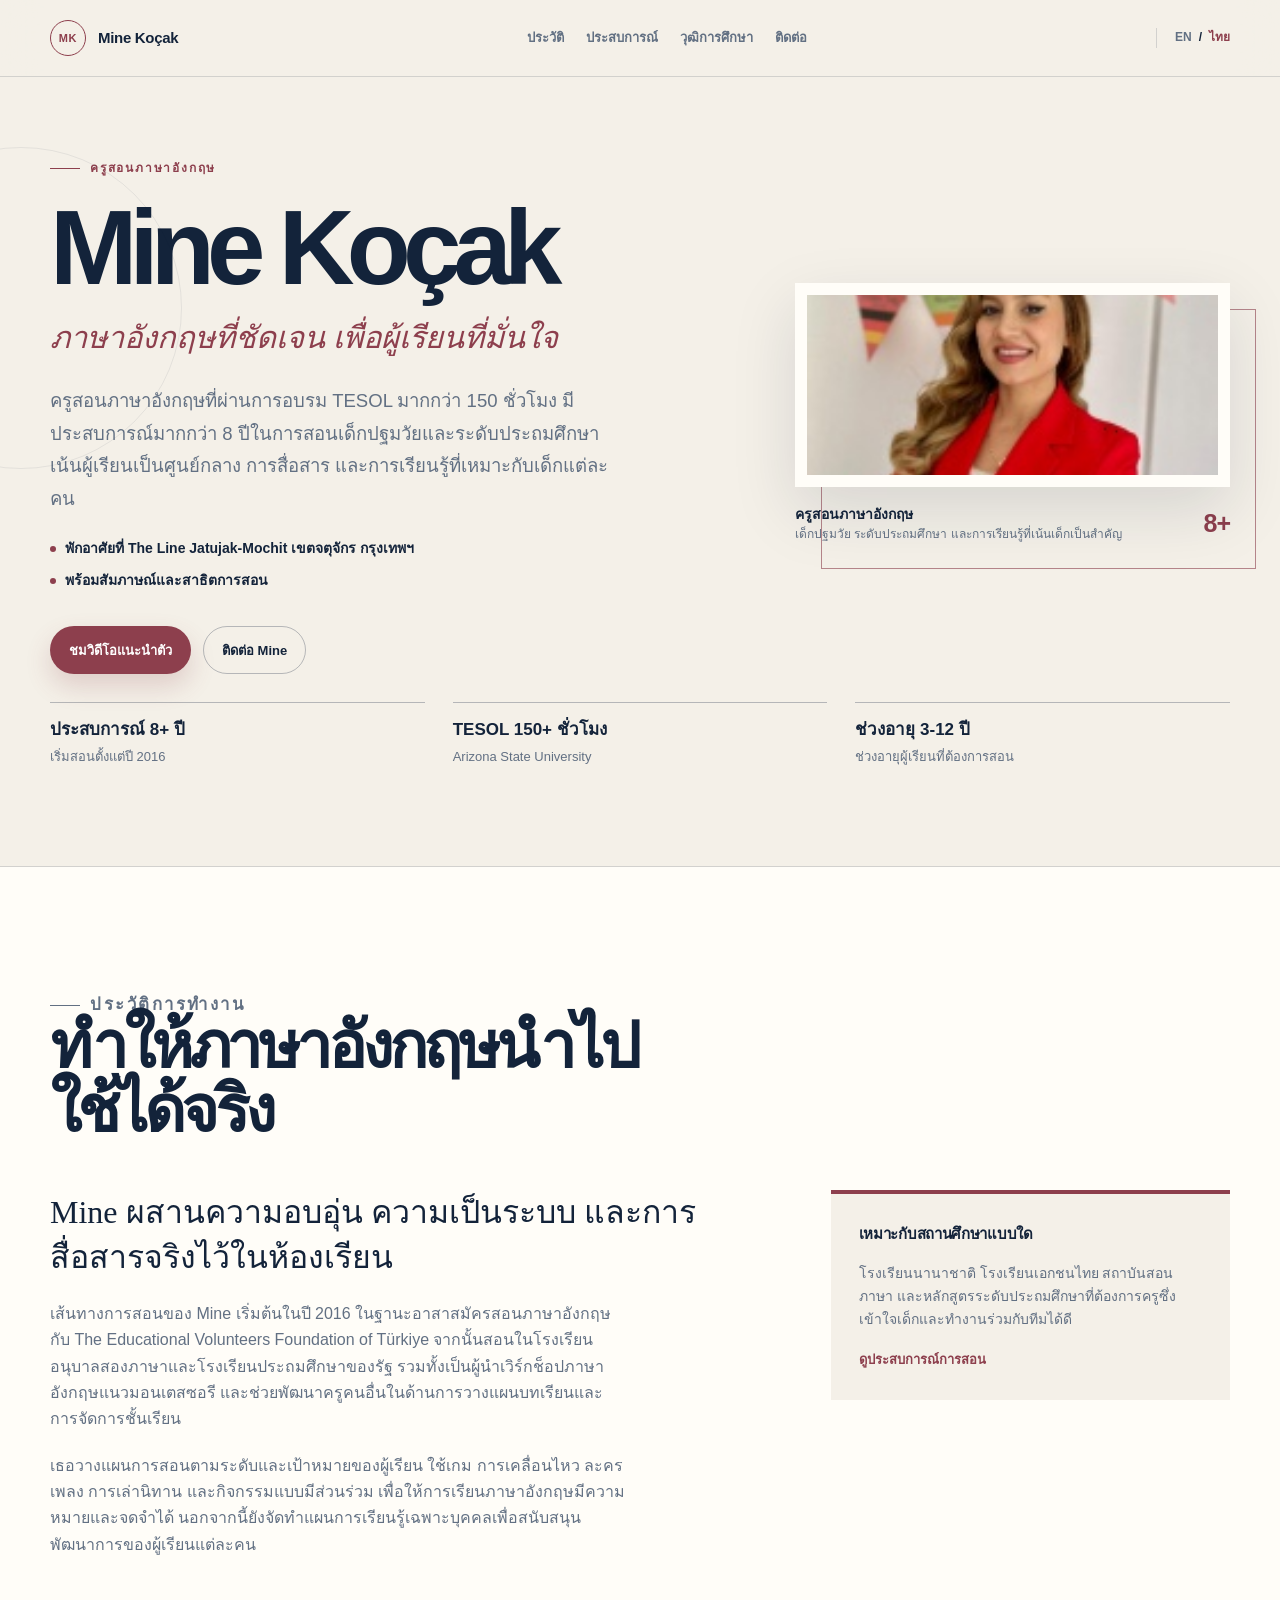
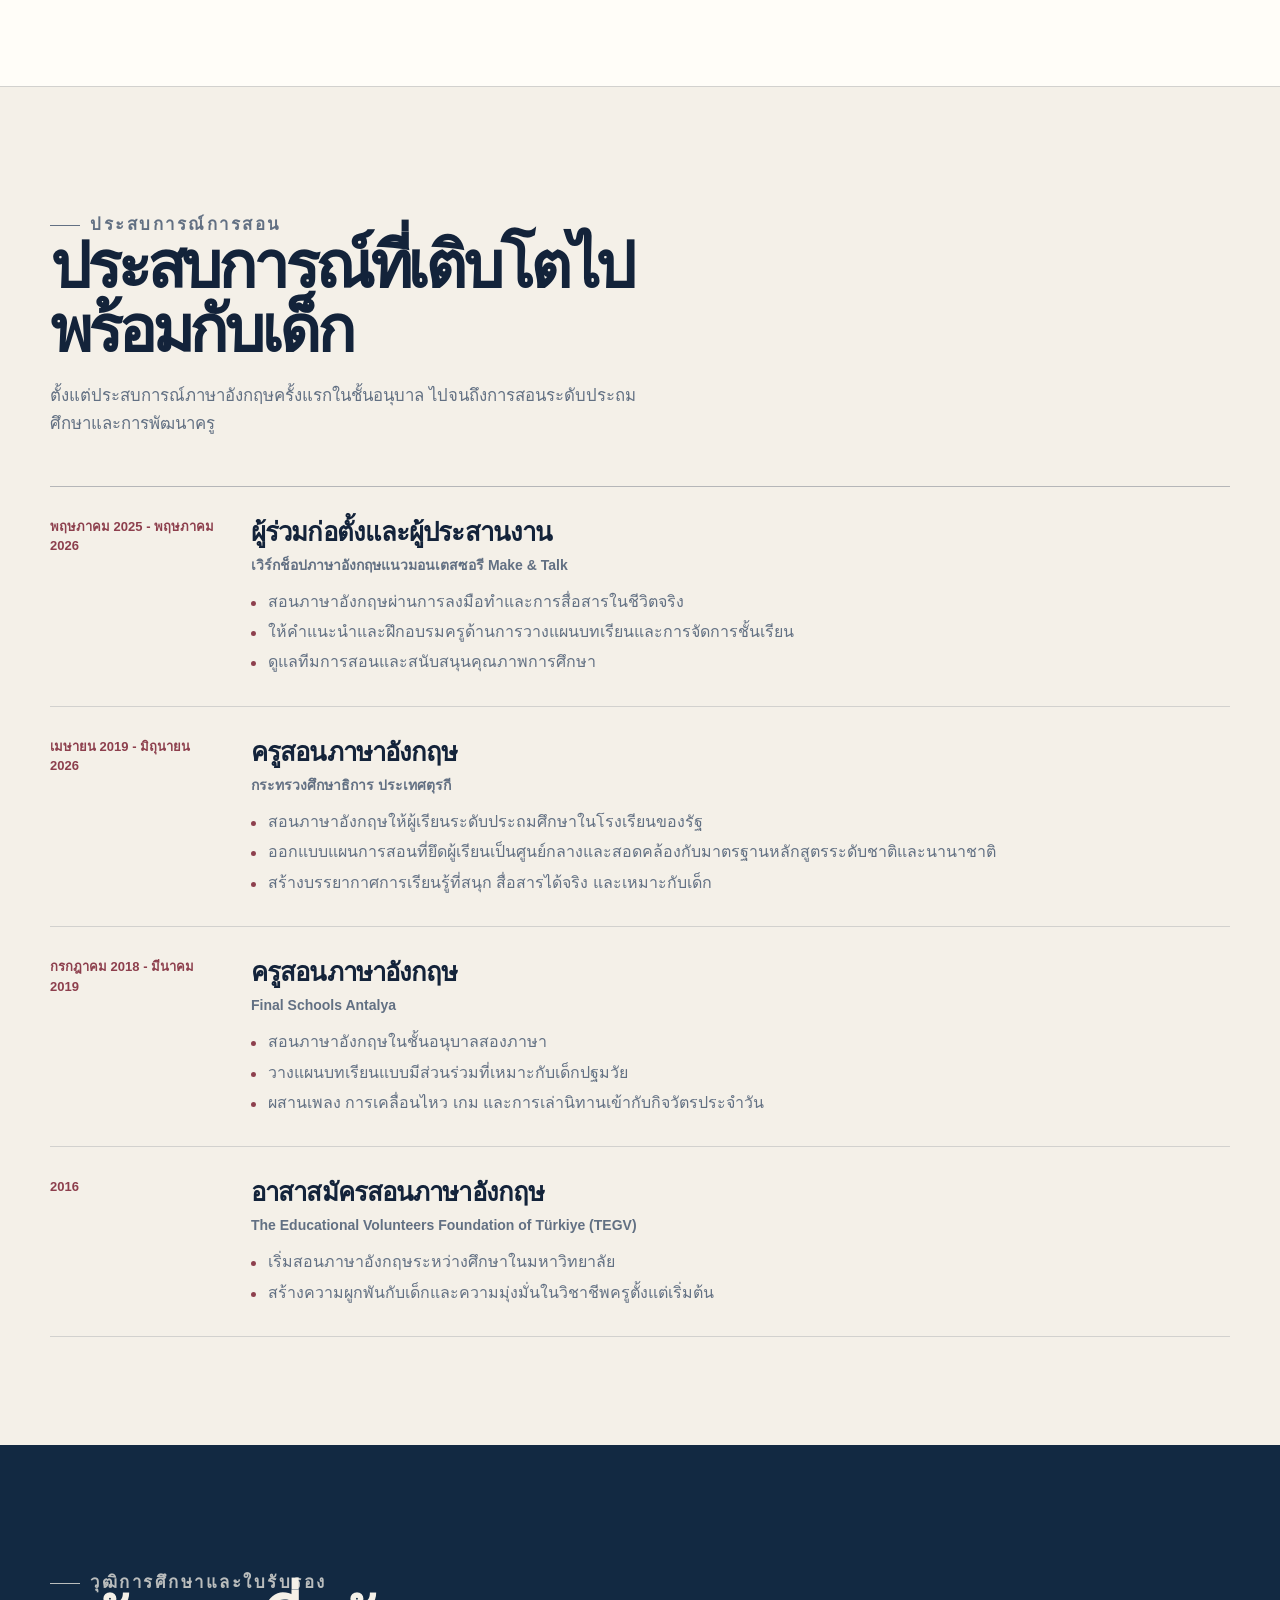
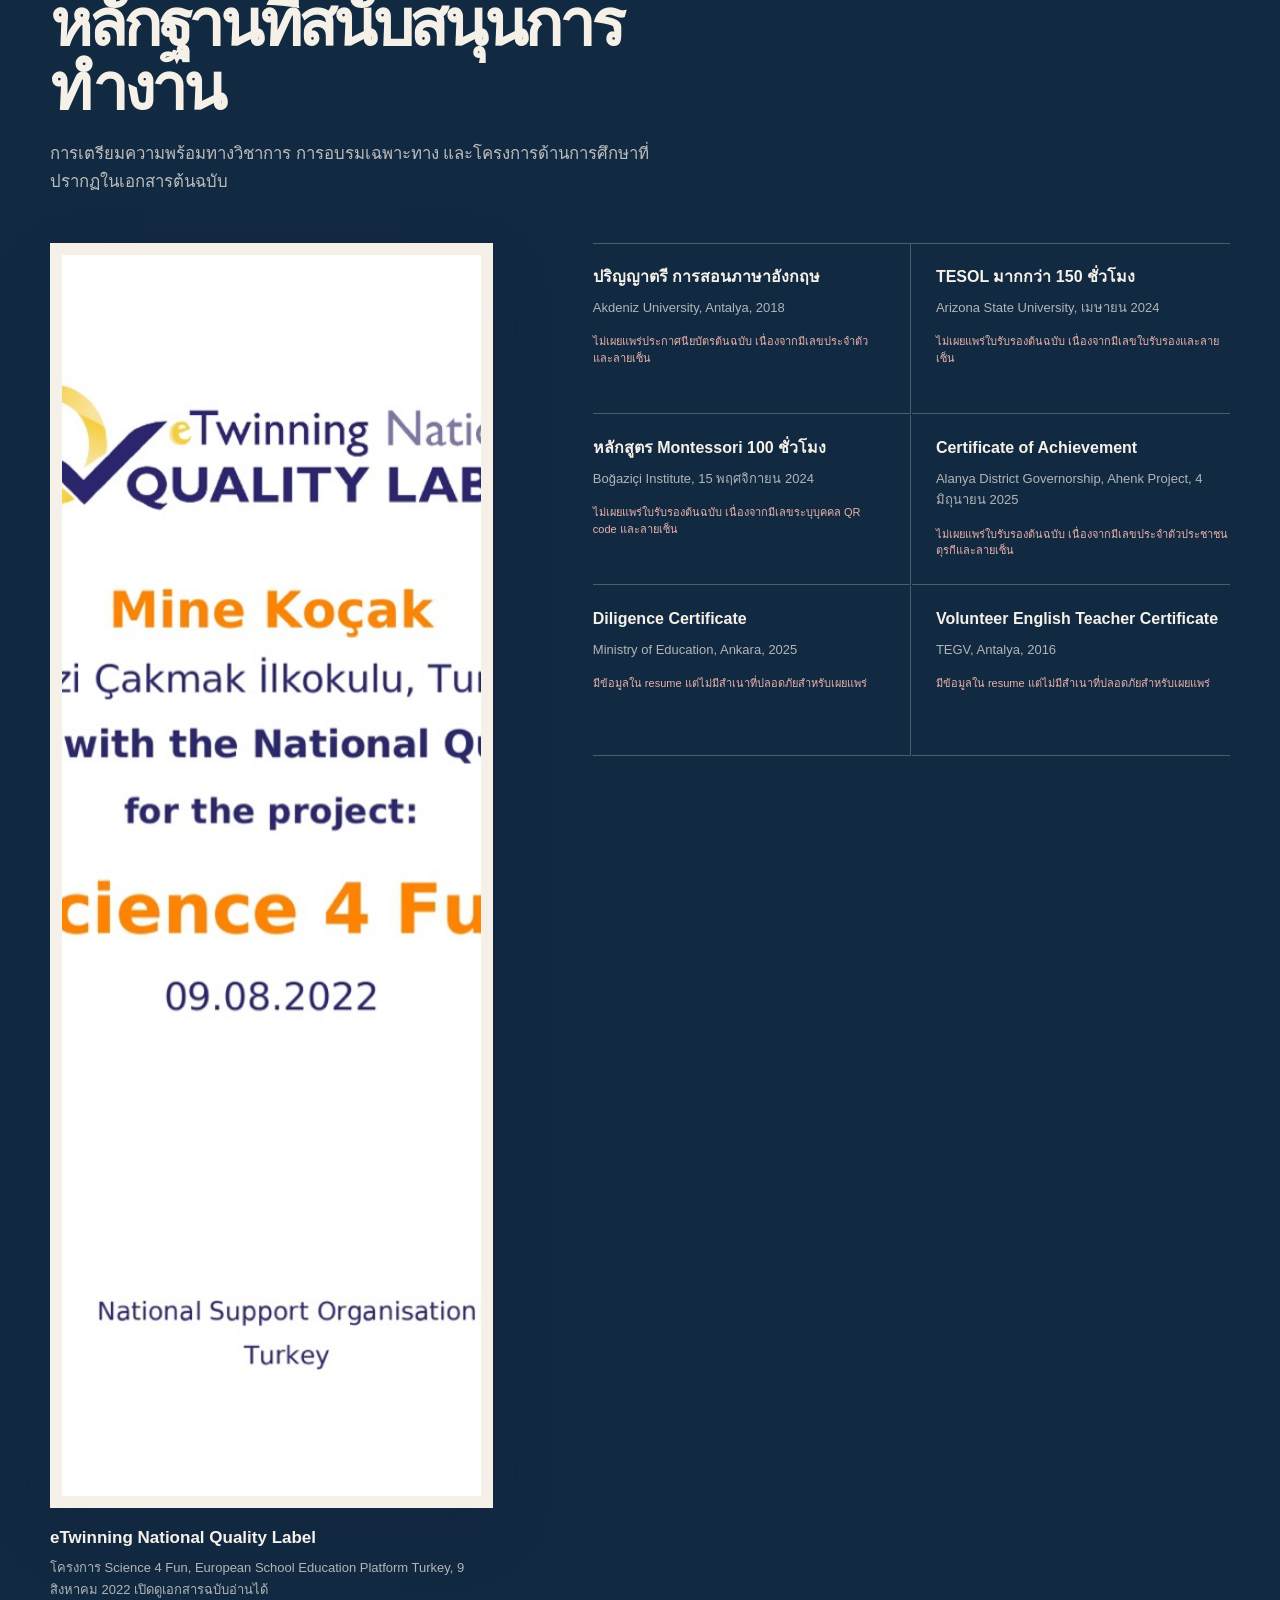
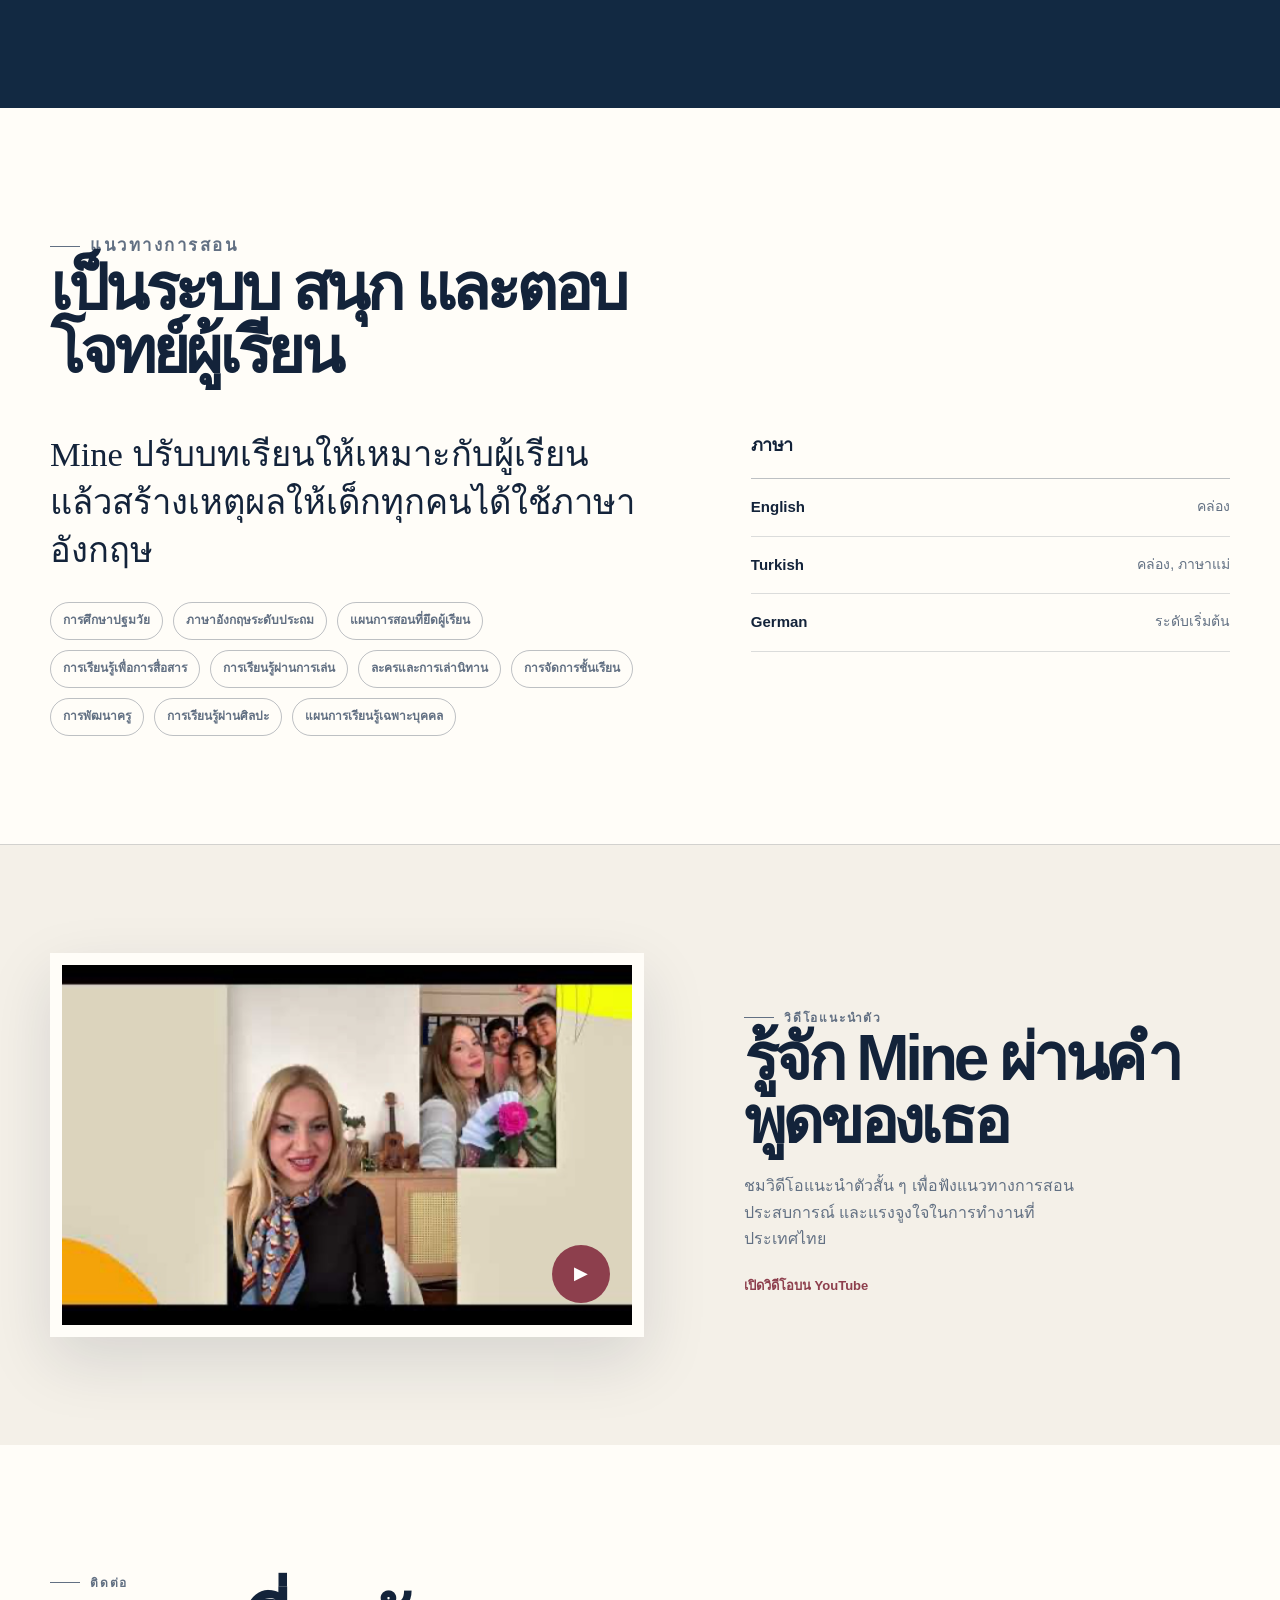
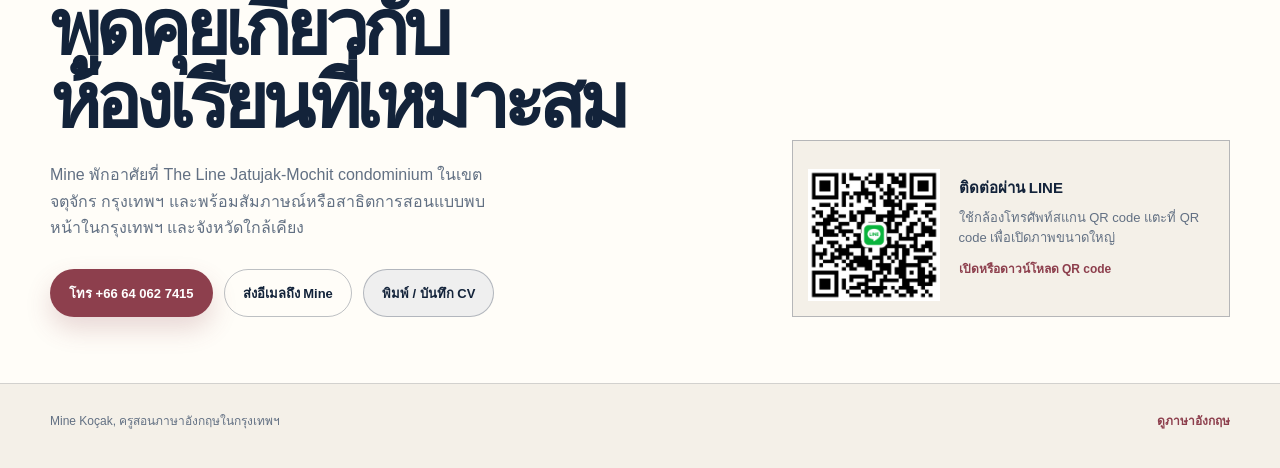
==== th/index.html @ 53fcc0cc "Build bilingual Mine Kocak teacher CV site" ====
<!doctype html>
<html lang="th">
  <head>
    <meta charset="utf-8">
    <meta name="viewport" content="width=device-width, initial-scale=1">
    <meta name="description" content="Mine Koçak เป็นครูสอนภาษาอังกฤษในกรุงเทพฯ ประเทศไทย มีประสบการณ์มากกว่า 8 ปีในการสอนเด็กปฐมวัยและระดับประถมศึกษา และผ่านการอบรม TESOL มากกว่า 150 ชั่วโมง">
    <meta name="theme-color" content="#f4f0e8">
    <meta property="og:type" content="profile">
    <meta property="og:title" content="Mine Koçak | ครูสอนภาษาอังกฤษในกรุงเทพฯ">
    <meta property="og:description" content="ครูสอนภาษาอังกฤษที่ผ่านการอบรม TESOL มากกว่า 150 ชั่วโมง เชี่ยวชาญการสอนเด็กปฐมวัยและระดับประถมศึกษาในกรุงเทพฯ">
    <meta property="og:url" content="https://onurhuseyinkocak.github.io/mine-kocak-english-teacher/th/">
    <meta property="og:image" content="https://onurhuseyinkocak.github.io/mine-kocak-english-teacher/assets/og-image.jpg">
    <meta property="og:image:alt" content="ภาพถ่ายมืออาชีพของ Mine Koçak">
    <meta name="twitter:card" content="summary_large_image">
    <link rel="canonical" href="https://onurhuseyinkocak.github.io/mine-kocak-english-teacher/th/">
    <link rel="alternate" hreflang="en" href="https://onurhuseyinkocak.github.io/mine-kocak-english-teacher/en/">
    <link rel="alternate" hreflang="th" href="https://onurhuseyinkocak.github.io/mine-kocak-english-teacher/th/">
    <link rel="alternate" hreflang="x-default" href="https://onurhuseyinkocak.github.io/mine-kocak-english-teacher/">
    <link rel="icon" href="../favicon.svg" type="image/svg+xml">
    <link rel="manifest" href="../site.webmanifest">
    <link rel="preload" as="image" href="../assets/profile-photo.jpg">
    <link rel="stylesheet" href="../styles.css">
    <script defer src="../site.js"></script>
    <script type="application/ld+json">
      {
        "@context": "https://schema.org",
        "@type": "Person",
        "name": "Mine Koçak",
        "jobTitle": "English Teacher",
        "email": "mailto:mineteacheronline@gmail.com",
        "telephone": "+66640627415",
        "image": "https://onurhuseyinkocak.github.io/mine-kocak-english-teacher/assets/profile-photo.jpg",
        "url": "https://onurhuseyinkocak.github.io/mine-kocak-english-teacher/th/",
        "address": {
          "@type": "PostalAddress",
          "addressLocality": "จตุจักร กรุงเทพฯ",
          "addressCountry": "TH"
        },
        "knowsLanguage": ["English", "Turkish", "German"],
        "alumniOf": {
          "@type": "CollegeOrUniversity",
          "name": "Akdeniz University"
        }
      }
    </script>
    <title>Mine Koçak | ครูสอนภาษาอังกฤษในกรุงเทพฯ</title>
  </head>
  <body data-lang="th">
    <a class="skip-link" href="#main-content">ข้ามไปยังเนื้อหา</a>
    <header class="site-header">
      <div class="header-inner">
        <a class="brand" href="../" aria-label="หน้าแรกของ Mine Koçak"><span class="brand-mark" aria-hidden="true">MK</span><span>Mine Koçak</span></a>
        <nav class="site-nav" aria-label="เมนูหลัก">
          <a href="#profile">ประวัติ</a>
          <a href="#experience">ประสบการณ์</a>
          <a href="#credentials">วุฒิการศึกษา</a>
          <a href="#contact">ติดต่อ</a>
        </nav>
        <div class="language-switcher" aria-label="เลือกภาษา">
          <a href="../en/" data-language="en">EN</a><span aria-hidden="true">/</span><a class="active" href="../th/" data-language="th" aria-current="page">ไทย</a>
        </div>
      </div>
    </header>

    <div class="page-shell">
      <main id="main-content">
        <section class="hero">
          <div class="container hero-grid">
            <div class="hero-copy">
              <p class="hero-kicker">ครูสอนภาษาอังกฤษ</p>
              <h1>Mine Koçak</h1>
              <p class="hero-role">ภาษาอังกฤษที่ชัดเจน เพื่อผู้เรียนที่มั่นใจ</p>
              <p class="hero-summary">ครูสอนภาษาอังกฤษที่ผ่านการอบรม TESOL มากกว่า 150 ชั่วโมง มีประสบการณ์มากกว่า 8 ปีในการสอนเด็กปฐมวัยและระดับประถมศึกษา เน้นผู้เรียนเป็นศูนย์กลาง การสื่อสาร และการเรียนรู้ที่เหมาะกับเด็กแต่ละคน</p>
              <div class="hero-details" aria-label="ข้อมูลการทำงานปัจจุบัน">
                <span>พักอาศัยที่ The Line Jatujak-Mochit เขตจตุจักร กรุงเทพฯ</span>
                <span>พร้อมสัมภาษณ์และสาธิตการสอน</span>
              </div>
              <div class="hero-actions">
                <button class="button button-accent" type="button" data-video-trigger>ชมวิดีโอแนะนำตัว</button>
                <a class="button button-quiet" href="#contact">ติดต่อ Mine</a>
              </div>
            </div>
            <div class="hero-visual">
              <div class="portrait-wrap">
                <div class="portrait-frame">
                  <img src="../assets/profile-photo.jpg" width="180" height="180" alt="ภาพถ่าย Mine Koçak ในชุดสูทสีแดง" fetchpriority="high">
                </div>
                <div class="portrait-caption"><span><strong>ครูสอนภาษาอังกฤษ</strong>เด็กปฐมวัย ระดับประถมศึกษา และการเรียนรู้ที่เน้นเด็กเป็นสำคัญ</span><span aria-hidden="true">8+</span></div>
              </div>
            </div>
          </div>
          <div class="container proof-strip" aria-label="จุดเด่นด้านวิชาชีพ">
            <div class="proof-item"><strong>ประสบการณ์ 8+ ปี</strong><span>เริ่มสอนตั้งแต่ปี 2016</span></div>
            <div class="proof-item"><strong>TESOL 150+ ชั่วโมง</strong><span>Arizona State University</span></div>
            <div class="proof-item"><strong>ช่วงอายุ 3-12 ปี</strong><span>ช่วงอายุผู้เรียนที่ต้องการสอน</span></div>
          </div>
        </section>

        <section id="profile" class="profile-section">
          <div class="container">
            <div class="section-head"><p class="section-kicker">ประวัติการทำงาน</p><h2>ทำให้ภาษาอังกฤษนำไปใช้ได้จริง</h2></div>
            <div class="profile-grid">
              <div class="profile-copy">
                <p>Mine ผสานความอบอุ่น ความเป็นระบบ และการสื่อสารจริงไว้ในห้องเรียน</p>
                <p>เส้นทางการสอนของ Mine เริ่มต้นในปี 2016 ในฐานะอาสาสมัครสอนภาษาอังกฤษกับ The Educational Volunteers Foundation of Türkiye จากนั้นสอนในโรงเรียนอนุบาลสองภาษาและโรงเรียนประถมศึกษาของรัฐ รวมทั้งเป็นผู้นำเวิร์กช็อปภาษาอังกฤษแนวมอนเตสซอรี และช่วยพัฒนาครูคนอื่นในด้านการวางแผนบทเรียนและการจัดการชั้นเรียน</p>
                <p>เธอวางแผนการสอนตามระดับและเป้าหมายของผู้เรียน ใช้เกม การเคลื่อนไหว ละคร เพลง การเล่านิทาน และกิจกรรมแบบมีส่วนร่วม เพื่อให้การเรียนภาษาอังกฤษมีความหมายและจดจำได้ นอกจากนี้ยังจัดทำแผนการเรียนรู้เฉพาะบุคคลเพื่อสนับสนุนพัฒนาการของผู้เรียนแต่ละคน</p>
              </div>
              <aside class="callout"><h3>เหมาะกับสถานศึกษาแบบใด</h3><p>โรงเรียนนานาชาติ โรงเรียนเอกชนไทย สถาบันสอนภาษา และหลักสูตรระดับประถมศึกษาที่ต้องการครูซึ่งเข้าใจเด็กและทำงานร่วมกับทีมได้ดี</p><a href="#experience">ดูประสบการณ์การสอน</a></aside>
            </div>
          </div>
        </section>

        <section id="experience" class="experience-section">
          <div class="container">
            <div class="section-head"><p class="section-kicker">ประสบการณ์การสอน</p><h2>ประสบการณ์ที่เติบโตไปพร้อมกับเด็ก</h2><p>ตั้งแต่ประสบการณ์ภาษาอังกฤษครั้งแรกในชั้นอนุบาล ไปจนถึงการสอนระดับประถมศึกษาและการพัฒนาครู</p></div>
            <div class="timeline">
              <article class="timeline-item"><div class="timeline-date">พฤษภาคม 2025 - พฤษภาคม 2026</div><div class="timeline-content"><h3>ผู้ร่วมก่อตั้งและผู้ประสานงาน</h3><p class="organization">เวิร์กช็อปภาษาอังกฤษแนวมอนเตสซอรี Make &amp; Talk</p><ul><li>สอนภาษาอังกฤษผ่านการลงมือทำและการสื่อสารในชีวิตจริง</li><li>ให้คำแนะนำและฝึกอบรมครูด้านการวางแผนบทเรียนและการจัดการชั้นเรียน</li><li>ดูแลทีมการสอนและสนับสนุนคุณภาพการศึกษา</li></ul></div></article>
              <article class="timeline-item"><div class="timeline-date">เมษายน 2019 - มิถุนายน 2026</div><div class="timeline-content"><h3>ครูสอนภาษาอังกฤษ</h3><p class="organization">กระทรวงศึกษาธิการ ประเทศตุรกี</p><ul><li>สอนภาษาอังกฤษให้ผู้เรียนระดับประถมศึกษาในโรงเรียนของรัฐ</li><li>ออกแบบแผนการสอนที่ยึดผู้เรียนเป็นศูนย์กลางและสอดคล้องกับมาตรฐานหลักสูตรระดับชาติและนานาชาติ</li><li>สร้างบรรยากาศการเรียนรู้ที่สนุก สื่อสารได้จริง และเหมาะกับเด็ก</li></ul></div></article>
              <article class="timeline-item"><div class="timeline-date">กรกฎาคม 2018 - มีนาคม 2019</div><div class="timeline-content"><h3>ครูสอนภาษาอังกฤษ</h3><p class="organization">Final Schools Antalya</p><ul><li>สอนภาษาอังกฤษในชั้นอนุบาลสองภาษา</li><li>วางแผนบทเรียนแบบมีส่วนร่วมที่เหมาะกับเด็กปฐมวัย</li><li>ผสานเพลง การเคลื่อนไหว เกม และการเล่านิทานเข้ากับกิจวัตรประจำวัน</li></ul></div></article>
              <article class="timeline-item"><div class="timeline-date">2016</div><div class="timeline-content"><h3>อาสาสมัครสอนภาษาอังกฤษ</h3><p class="organization">The Educational Volunteers Foundation of Türkiye (TEGV)</p><ul><li>เริ่มสอนภาษาอังกฤษระหว่างศึกษาในมหาวิทยาลัย</li><li>สร้างความผูกพันกับเด็กและความมุ่งมั่นในวิชาชีพครูตั้งแต่เริ่มต้น</li></ul></div></article>
            </div>
          </div>
        </section>

        <section id="credentials" class="credentials-section"><div class="container"><div class="section-head"><p class="section-kicker">วุฒิการศึกษาและใบรับรอง</p><h2>หลักฐานที่สนับสนุนการทำงาน</h2><p>การเตรียมความพร้อมทางวิชาการ การอบรมเฉพาะทาง และโครงการด้านการศึกษาที่ปรากฏในเอกสารต้นฉบับ</p></div><div class="credential-layout"><figure class="credential-feature"><a href="../assets/certificates/etwinning-national-quality-label.jpg" target="_blank" rel="noopener"><img src="../assets/certificates/etwinning-national-quality-label.jpg" width="1754" height="1241" alt="eTwinning National Quality Label โครงการ Science 4 Fun ของ Mine Koçak ปี 2022"></a><figcaption><strong>eTwinning National Quality Label</strong><span>โครงการ Science 4 Fun, European School Education Platform Turkey, 9 สิงหาคม 2022 เปิดดูเอกสารฉบับอ่านได้</span></figcaption></figure><div class="credential-list"><article class="credential-card"><h3>ปริญญาตรี การสอนภาษาอังกฤษ</h3><p>Akdeniz University, Antalya, 2018</p><p class="privacy-note">ไม่เผยแพร่ประกาศนียบัตรต้นฉบับ เนื่องจากมีเลขประจำตัวและลายเซ็น</p></article><article class="credential-card"><h3>TESOL มากกว่า 150 ชั่วโมง</h3><p>Arizona State University, เมษายน 2024</p><p class="privacy-note">ไม่เผยแพร่ใบรับรองต้นฉบับ เนื่องจากมีเลขใบรับรองและลายเซ็น</p></article><article class="credential-card"><h3>หลักสูตร Montessori 100 ชั่วโมง</h3><p>Boğaziçi Institute, 15 พฤศจิกายน 2024</p><p class="privacy-note">ไม่เผยแพร่ใบรับรองต้นฉบับ เนื่องจากมีเลขระบุบุคคล QR code และลายเซ็น</p></article><article class="credential-card"><h3>Certificate of Achievement</h3><p>Alanya District Governorship, Ahenk Project, 4 มิถุนายน 2025</p><p class="privacy-note">ไม่เผยแพร่ใบรับรองต้นฉบับ เนื่องจากมีเลขประจำตัวประชาชนตุรกีและลายเซ็น</p></article><article class="credential-card"><h3>Diligence Certificate</h3><p>Ministry of Education, Ankara, 2025</p><p class="privacy-note">มีข้อมูลใน resume แต่ไม่มีสำเนาที่ปลอดภัยสำหรับเผยแพร่</p></article><article class="credential-card"><h3>Volunteer English Teacher Certificate</h3><p>TEGV, Antalya, 2016</p><p class="privacy-note">มีข้อมูลใน resume แต่ไม่มีสำเนาที่ปลอดภัยสำหรับเผยแพร่</p></article></div></div></div></section>

        <section class="practice-section"><div class="container"><div class="section-head"><p class="section-kicker">แนวทางการสอน</p><h2>เป็นระบบ สนุก และตอบโจทย์ผู้เรียน</h2></div><div class="practice-grid"><div><p class="practice-intro">Mine ปรับบทเรียนให้เหมาะกับผู้เรียน แล้วสร้างเหตุผลให้เด็กทุกคนได้ใช้ภาษาอังกฤษ</p><div class="skill-cloud" aria-label="ทักษะด้านการสอน"><span>การศึกษาปฐมวัย</span><span>ภาษาอังกฤษระดับประถม</span><span>แผนการสอนที่ยึดผู้เรียน</span><span>การเรียนรู้เพื่อการสื่อสาร</span><span>การเรียนรู้ผ่านการเล่น</span><span>ละครและการเล่านิทาน</span><span>การจัดการชั้นเรียน</span><span>การพัฒนาครู</span><span>การเรียนรู้ผ่านศิลปะ</span><span>แผนการเรียนรู้เฉพาะบุคคล</span></div></div><div><h3 class="language-heading">ภาษา</h3><div class="language-table"><div class="language-row"><strong>English</strong><span>คล่อง</span></div><div class="language-row"><strong>Turkish</strong><span>คล่อง, ภาษาแม่</span></div><div class="language-row"><strong>German</strong><span>ระดับเริ่มต้น</span></div></div></div></div></div></section>

        <section id="video" class="video-section"><div class="container video-layout"><div class="video-card"><button type="button" data-video-trigger aria-label="เล่นวิดีโอแนะนำตัวของ Mine Koçak"><img src="../assets/video-poster.jpg" width="480" height="360" alt="ภาพจากวิดีโอแนะนำตัวของ Mine Koçak"><span class="sr-only">เล่นวิดีโอแนะนำตัว</span></button></div><div class="video-copy"><p class="section-kicker">วิดีโอแนะนำตัว</p><h2>รู้จัก Mine ผ่านคำพูดของเธอ</h2><p>ชมวิดีโอแนะนำตัวสั้น ๆ เพื่อฟังแนวทางการสอน ประสบการณ์ และแรงจูงใจในการทำงานที่ประเทศไทย</p><a class="text-link" href="https://youtu.be/Rat-CJzBnJg" target="_blank" rel="noopener">เปิดวิดีโอบน YouTube</a></div></div></section>

        <section id="contact" class="contact-section"><div class="container contact-layout"><div class="contact-copy"><p class="section-kicker">ติดต่อ</p><h2>พูดคุยเกี่ยวกับห้องเรียนที่เหมาะสม</h2><p>Mine พักอาศัยที่ The Line Jatujak-Mochit condominium ในเขตจตุจักร กรุงเทพฯ และพร้อมสัมภาษณ์หรือสาธิตการสอนแบบพบหน้าในกรุงเทพฯ และจังหวัดใกล้เคียง</p><div class="contact-actions"><a class="button button-accent" href="tel:+66640627415">โทร +66 64 062 7415</a><a class="button button-quiet" href="mailto:mineteacheronline@gmail.com">ส่งอีเมลถึง Mine</a><button class="button button-quiet" type="button" onclick="window.print()">พิมพ์ / บันทึก CV</button></div></div><div class="line-card"><a href="../assets/line-qr.jpg" target="_blank" rel="noopener" download="mine-kocak-line-qr.jpg"><img src="../assets/line-qr.jpg" width="900" height="900" alt="LINE QR code สำหรับติดต่อ Mine Koçak"></a><div><strong>ติดต่อผ่าน LINE</strong><p>ใช้กล้องโทรศัพท์สแกน QR code แตะที่ QR code เพื่อเปิดภาพขนาดใหญ่</p><a href="../assets/line-qr.jpg" target="_blank" rel="noopener" download="mine-kocak-line-qr.jpg">เปิดหรือดาวน์โหลด QR code</a></div></div></div></section>
      </main>
      <footer class="site-footer"><div class="container footer-inner"><span>Mine Koçak, ครูสอนภาษาอังกฤษในกรุงเทพฯ</span><span><a href="../en/" data-language="en">ดูภาษาอังกฤษ</a></span></div></footer>
    </div>
    <dialog id="video-dialog" aria-labelledby="video-dialog-title"><div class="modal-inner"><button class="modal-close" type="button" data-video-close aria-label="ปิดวิดีโอ">×</button><h2 id="video-dialog-title">วิดีโอแนะนำตัวของ Mine Koçak</h2><iframe title="วิดีโอแนะนำตัวของ Mine Koçak" data-src="https://www.youtube-nocookie.com/embed/Rat-CJzBnJg?rel=0&modestbranding=1" allow="accelerometer; clipboard-write; encrypted-media; gyroscope; picture-in-picture" allowfullscreen></iframe></div></dialog>
  </body>
</html>
---- styles.css ----
:root {
  color-scheme: light;
  --paper: #f4f0e8;
  --surface: #fffdf8;
  --surface-strong: #ffffff;
  --ink: #13233a;
  --muted: #627083;
  --line: rgba(19, 35, 58, 0.15);
  --line-strong: rgba(19, 35, 58, 0.28);
  --accent: #8d3f4d;
  --accent-deep: #6d2d3a;
  --accent-soft: #eadbdd;
  --navy: #122942;
  --shadow: 0 24px 60px rgba(20, 33, 51, 0.13);
  --shadow-soft: 0 12px 32px rgba(20, 33, 51, 0.08);
  --sans: "Avenir Next", Avenir, "Segoe UI", Helvetica, Arial, sans-serif;
  --serif: Georgia, "Times New Roman", serif;
  --ease-out: cubic-bezier(0.23, 1, 0.32, 1);
}

@media (prefers-color-scheme: dark) {
  :root {
    color-scheme: dark;
    --paper: #101c2b;
    --surface: #16273a;
    --surface-strong: #1b2e43;
    --ink: #f5f1e8;
    --muted: #b4c0cd;
    --line: rgba(245, 241, 232, 0.15);
    --line-strong: rgba(245, 241, 232, 0.3);
    --accent: #d58c8c;
    --accent-deep: #efb0a8;
    --accent-soft: #422d38;
    --navy: #0c1725;
    --shadow: 0 24px 60px rgba(0, 0, 0, 0.25);
    --shadow-soft: 0 12px 32px rgba(0, 0, 0, 0.18);
  }
}

* { box-sizing: border-box; }

html {
  min-width: 320px;
  scroll-behavior: smooth;
}

body {
  margin: 0;
  background: var(--paper);
  color: var(--ink);
  font-family: var(--sans);
  font-size: 16px;
  line-height: 1.65;
  text-rendering: optimizeLegibility;
  -webkit-font-smoothing: antialiased;
}

body.modal-open { overflow: hidden; }

img { display: block; max-width: 100%; }

a { color: inherit; }

button, a { -webkit-tap-highlight-color: transparent; }

:focus-visible {
  outline: 3px solid var(--accent);
  outline-offset: 4px;
}

.skip-link {
  position: fixed;
  z-index: 20;
  top: 12px;
  left: 12px;
  padding: 10px 14px;
  border-radius: 999px;
  background: var(--navy);
  color: #fff;
  transform: translateY(-160%);
  transition: transform 180ms var(--ease-out);
}

.skip-link:focus { transform: translateY(0); }

.site-header {
  position: sticky;
  z-index: 10;
  top: 0;
  border-bottom: 1px solid var(--line);
  background: color-mix(in srgb, var(--paper) 92%, transparent);
  backdrop-filter: blur(18px);
  -webkit-backdrop-filter: blur(18px);
}

.header-inner {
  display: flex;
  align-items: center;
  justify-content: space-between;
  gap: 22px;
  width: min(1180px, calc(100% - 40px));
  min-height: 76px;
  margin: 0 auto;
}

.brand {
  display: inline-flex;
  align-items: center;
  gap: 12px;
  color: var(--ink);
  font-size: 15px;
  font-weight: 700;
  letter-spacing: -0.02em;
  text-decoration: none;
  white-space: nowrap;
}

.brand-mark {
  display: grid;
  place-items: center;
  width: 36px;
  height: 36px;
  border: 1px solid var(--accent);
  border-radius: 50%;
  color: var(--accent);
  font-size: 11px;
  font-weight: 800;
  letter-spacing: 0.06em;
}

.site-nav {
  display: flex;
  align-items: center;
  justify-content: flex-end;
  gap: 22px;
  font-size: 13px;
  font-weight: 600;
}

.site-nav a, .language-switcher a {
  color: var(--muted);
  text-decoration: none;
  transition: color 160ms ease, transform 160ms ease;
}

.site-nav a:hover, .site-nav a:focus-visible,
.language-switcher a:hover, .language-switcher a:focus-visible,
.text-link:hover, .text-link:focus-visible { color: var(--accent); }

.language-switcher {
  display: inline-flex;
  align-items: center;
  gap: 7px;
  padding-left: 18px;
  border-left: 1px solid var(--line);
  font-size: 12px;
  font-weight: 700;
}

.language-switcher .active { color: var(--accent); }

.page-shell { overflow: clip; }

.sr-only {
  position: absolute;
  width: 1px;
  height: 1px;
  padding: 0;
  margin: -1px;
  overflow: hidden;
  clip: rect(0, 0, 0, 0);
  white-space: nowrap;
  border: 0;
}

.container {
  width: min(1180px, calc(100% - 40px));
  margin: 0 auto;
}

.hero {
  position: relative;
  min-height: min(790px, calc(100dvh - 76px));
  padding: 74px 0 96px;
  border-bottom: 1px solid var(--line);
}

.hero::before {
  position: absolute;
  top: 70px;
  left: -140px;
  width: 320px;
  height: 320px;
  border: 1px solid var(--line);
  border-radius: 50%;
  content: "";
  opacity: 0.5;
  pointer-events: none;
}

.hero-grid {
  display: grid;
  grid-template-columns: minmax(0, 1.08fr) minmax(340px, 0.92fr);
  align-items: center;
  gap: clamp(48px, 8vw, 112px);
}

.hero-kicker, .section-kicker {
  display: inline-flex;
  align-items: center;
  gap: 10px;
  margin: 0 0 22px;
  color: var(--accent);
  font-size: 12px;
  font-weight: 800;
  letter-spacing: 0.15em;
  line-height: 1.2;
  text-transform: uppercase;
}

.hero-kicker::before, .section-kicker::before {
  width: 30px;
  height: 1px;
  background: currentColor;
  content: "";
}

.hero h1 {
  max-width: 720px;
  margin: 0;
  color: var(--ink);
  font-size: clamp(3.75rem, 8.2vw, 7.2rem);
  font-weight: 700;
  letter-spacing: -0.075em;
  line-height: 0.96;
}

.hero-role {
  margin: 22px 0 0;
  color: var(--accent);
  font-family: var(--serif);
  font-size: clamp(1.45rem, 2.4vw, 2rem);
  font-style: italic;
  line-height: 1.2;
}

.hero-summary {
  max-width: 590px;
  margin: 28px 0 0;
  color: var(--muted);
  font-size: clamp(1rem, 1.6vw, 1.16rem);
  line-height: 1.75;
}

.hero-details {
  display: flex;
  flex-wrap: wrap;
  gap: 9px 20px;
  margin: 22px 0 0;
  color: var(--ink);
  font-size: 14px;
  font-weight: 700;
}

.hero-details span { display: inline-flex; align-items: center; gap: 9px; }
.hero-details span::before { width: 6px; height: 6px; border-radius: 50%; background: var(--accent); content: ""; }

.hero-actions {
  display: flex;
  flex-wrap: wrap;
  align-items: center;
  gap: 12px;
  margin-top: 34px;
}

.button {
  display: inline-flex;
  align-items: center;
  justify-content: center;
  min-height: 48px;
  padding: 12px 18px;
  border: 1px solid transparent;
  border-radius: 999px;
  cursor: pointer;
  font: inherit;
  font-size: 13px;
  font-weight: 800;
  line-height: 1.2;
  text-decoration: none;
  transition: transform 160ms ease-out, background-color 160ms ease-out, border-color 160ms ease-out, color 160ms ease-out;
}

.button:active { transform: scale(0.97); }
.button-accent { background: var(--accent); color: #fff; box-shadow: 0 12px 26px rgba(141, 63, 77, 0.2); }
.button-accent:hover, .button-accent:focus-visible { background: var(--accent-deep); }
.button-quiet { border-color: var(--line-strong); color: var(--ink); }
.button-quiet:hover, .button-quiet:focus-visible { border-color: var(--accent); color: var(--accent); }
.button-small { min-height: 40px; padding: 9px 13px; font-size: 12px; }

.hero-visual { position: relative; }

.portrait-wrap {
  position: relative;
  width: min(100%, 435px);
  margin-left: auto;
}

.portrait-wrap::before {
  position: absolute;
  inset: 26px -26px -26px 26px;
  border: 1px solid var(--accent);
  content: "";
  opacity: 0.6;
}

.portrait-frame {
  position: relative;
  z-index: 1;
  padding: 12px;
  background: var(--surface);
  box-shadow: var(--shadow);
}

.portrait-frame img {
  width: 100%;
  aspect-ratio: 1;
  object-fit: cover;
  object-position: center;
}

.portrait-caption {
  display: grid;
  grid-template-columns: 1fr auto;
  gap: 18px;
  align-items: end;
  margin-top: 17px;
  color: var(--muted);
  font-size: 12px;
  line-height: 1.5;
}

.portrait-caption strong { display: block; color: var(--ink); font-size: 14px; }
.portrait-caption span:last-child { color: var(--accent); font-size: 25px; font-weight: 700; letter-spacing: -0.04em; }

.proof-strip {
  display: grid;
  grid-template-columns: repeat(3, 1fr);
  gap: 28px;
  padding: 28px 0 0;
}

.proof-item {
  padding-top: 16px;
  border-top: 1px solid var(--line-strong);
}

.proof-item strong { display: block; color: var(--ink); font-size: 17px; line-height: 1.25; }
.proof-item span { display: block; margin-top: 5px; color: var(--muted); font-size: 13px; }

section { padding: 108px 0; }

.section-head { max-width: 700px; margin-bottom: 48px; }
.section-head h2 { margin: 0; color: var(--ink); font-size: clamp(2.25rem, 5vw, 4.7rem); font-weight: 700; letter-spacing: -0.065em; line-height: 0.99; }
.section-head p { max-width: 620px; margin: 20px 0 0; color: var(--muted); font-size: 1.05rem; }

.profile-section { background: var(--surface); }

.profile-grid {
  display: grid;
  grid-template-columns: minmax(0, 1.25fr) minmax(280px, 0.75fr);
  gap: clamp(42px, 9vw, 130px);
  align-items: start;
}

.profile-copy p { max-width: 65ch; margin: 0 0 20px; color: var(--muted); }
.profile-copy p:first-child { color: var(--ink); font-family: var(--serif); font-size: clamp(1.35rem, 2.6vw, 2rem); line-height: 1.42; }

.callout {
  padding: 28px;
  border-top: 4px solid var(--accent);
  background: var(--paper);
}

.callout h3 { margin: 0; font-size: 15px; letter-spacing: -0.02em; }
.callout p { margin: 15px 0 0; color: var(--muted); font-size: 14px; }
.callout a { display: inline-block; margin-top: 18px; color: var(--accent); font-size: 13px; font-weight: 800; text-decoration: none; }

.experience-section { border-top: 1px solid var(--line); }

.timeline { border-top: 1px solid var(--line-strong); }
.timeline-item {
  display: grid;
  grid-template-columns: 165px minmax(0, 1fr);
  gap: 36px;
  padding: 30px 0;
  border-bottom: 1px solid var(--line);
}

.timeline-date { color: var(--accent); font-size: 13px; font-weight: 800; line-height: 1.5; }
.timeline-content h3 { margin: 0; font-size: clamp(1.25rem, 2vw, 1.65rem); letter-spacing: -0.035em; line-height: 1.25; }
.timeline-content .organization { margin: 5px 0 12px; color: var(--muted); font-size: 14px; font-weight: 700; }
.timeline-content ul { display: grid; gap: 4px; margin: 0; padding: 0; color: var(--muted); list-style: none; }
.timeline-content li { position: relative; padding-left: 17px; }
.timeline-content li::before { position: absolute; top: 0.75em; left: 0; width: 5px; height: 5px; border-radius: 50%; background: var(--accent); content: ""; }

.credentials-section { background: var(--navy); color: #f5f1e8; }
.credentials-section .section-head h2, .credentials-section .section-head p { color: #f5f1e8; }
.credentials-section .section-head p { opacity: 0.74; }

.credential-layout {
  display: grid;
  grid-template-columns: minmax(260px, 0.82fr) minmax(0, 1.18fr);
  gap: clamp(38px, 8vw, 100px);
  align-items: start;
}

.credential-feature { margin: 0; }
.credential-feature a { display: block; padding: 12px; background: #f5f1e8; color: #13233a; text-decoration: none; box-shadow: var(--shadow); }
.credential-feature img { width: 100%; aspect-ratio: 1.414 / 1; object-fit: cover; object-position: center; }
.credential-feature figcaption { margin-top: 16px; color: #f5f1e8; font-size: 13px; }
.credential-feature figcaption strong { display: block; margin-bottom: 5px; font-size: 17px; }
.credential-feature figcaption span { color: rgba(245, 241, 232, 0.7); }

.credential-list { display: grid; grid-template-columns: repeat(2, minmax(0, 1fr)); gap: 1px; border-top: 1px solid rgba(245, 241, 232, 0.25); }
.credential-card { min-height: 170px; padding: 22px 0 22px 24px; border-bottom: 1px solid rgba(245, 241, 232, 0.25); }
.credential-card:nth-child(odd) { border-right: 1px solid rgba(245, 241, 232, 0.25); padding-right: 24px; padding-left: 0; }
.credential-card h3 { margin: 0; color: #f5f1e8; font-size: 16px; line-height: 1.35; }
.credential-card p { margin: 9px 0 0; color: rgba(245, 241, 232, 0.7); font-size: 13px; }
.credential-card .privacy-note { margin-top: 15px; color: #e9b2aa; font-size: 11px; line-height: 1.5; }

.practice-section { background: var(--surface); }
.practice-grid { display: grid; grid-template-columns: 1.1fr 0.9fr; gap: clamp(44px, 9vw, 120px); align-items: start; }
.practice-intro { margin: 0; color: var(--ink); font-family: var(--serif); font-size: clamp(1.4rem, 2.7vw, 2.25rem); line-height: 1.38; }
.skill-cloud { display: flex; flex-wrap: wrap; gap: 10px; margin-top: 28px; }
.skill-cloud span { padding: 8px 12px; border: 1px solid var(--line-strong); border-radius: 999px; color: var(--muted); font-size: 12px; font-weight: 700; }
.language-table { width: 100%; border-top: 1px solid var(--line-strong); }
.language-row { display: grid; grid-template-columns: 1fr 1fr; gap: 16px; padding: 16px 0; border-bottom: 1px solid var(--line); }
.language-row strong { font-size: 15px; }
.language-row span { color: var(--muted); font-size: 14px; text-align: right; }
.language-heading { margin: 0 0 17px; font-size: 18px; letter-spacing: -0.03em; }

.video-section { border-top: 1px solid var(--line); }
.video-layout { display: grid; grid-template-columns: minmax(0, 1.1fr) minmax(270px, 0.9fr); gap: clamp(36px, 8vw, 100px); align-items: center; }
.video-card { position: relative; padding: 12px; background: var(--surface); box-shadow: var(--shadow); }
.video-card button { display: block; width: 100%; padding: 0; border: 0; background: none; color: inherit; cursor: pointer; font: inherit; text-align: left; }
.video-card img { width: 100%; aspect-ratio: 4 / 3; object-fit: cover; }
.video-card button::after { position: absolute; right: 34px; bottom: 34px; display: grid; place-items: center; width: 58px; height: 58px; border-radius: 50%; background: var(--accent); color: #fff; content: "▶"; font-size: 18px; }
.video-copy h2 { margin: 0; font-size: clamp(2.2rem, 5vw, 4.6rem); letter-spacing: -0.065em; line-height: 0.99; }
.video-copy p { max-width: 40ch; margin: 20px 0 0; color: var(--muted); }
.video-copy .text-link { display: inline-block; margin-top: 23px; color: var(--accent); font-size: 13px; font-weight: 800; text-decoration: none; }

.contact-section { padding-bottom: 66px; background: var(--surface); }
.contact-layout { display: grid; grid-template-columns: minmax(0, 1fr) minmax(260px, 0.7fr); gap: clamp(42px, 9vw, 120px); align-items: end; }
.contact-copy h2 { max-width: 600px; margin: 0; font-size: clamp(2.6rem, 6vw, 5.6rem); letter-spacing: -0.075em; line-height: 0.96; }
.contact-copy p { max-width: 52ch; margin: 23px 0 0; color: var(--muted); }
.contact-actions { display: flex; flex-wrap: wrap; gap: 11px; margin-top: 28px; }
.line-card { display: grid; grid-template-columns: 132px 1fr; gap: 19px; align-items: center; padding: 15px; border: 1px solid var(--line-strong); background: var(--paper); }
.line-card img { width: 132px; height: 132px; object-fit: cover; }
.line-card strong { display: block; font-size: 15px; }
.line-card p { margin: 7px 0 0; color: var(--muted); font-size: 13px; line-height: 1.5; }
.line-card a { display: inline-block; margin-top: 13px; color: var(--accent); font-size: 12px; font-weight: 800; text-decoration: none; }

.site-footer { padding: 28px 0 36px; border-top: 1px solid var(--line); color: var(--muted); font-size: 12px; }
.footer-inner { display: flex; justify-content: space-between; gap: 20px; }
.footer-inner a { color: var(--accent); font-weight: 700; text-decoration: none; }

dialog {
  width: min(900px, calc(100% - 28px));
  padding: 0;
  border: 0;
  border-radius: 18px;
  background: var(--navy);
  color: #f5f1e8;
  box-shadow: 0 30px 100px rgba(0, 0, 0, 0.36);
}

dialog::backdrop { background: rgba(7, 15, 26, 0.78); backdrop-filter: blur(5px); }
.modal-inner { position: relative; padding: 18px; }
.modal-inner h2 { margin: 2px 56px 16px 2px; color: #f5f1e8; font-size: 18px; }
.modal-inner iframe { display: block; width: 100%; aspect-ratio: 16 / 9; border: 0; background: #000; }
.modal-close { position: absolute; top: 12px; right: 14px; width: 40px; height: 40px; border: 1px solid rgba(245, 241, 232, 0.35); border-radius: 50%; background: transparent; color: #f5f1e8; cursor: pointer; font-size: 22px; line-height: 1; }
.modal-close:hover { border-color: #f5f1e8; }

@media (hover: hover) and (pointer: fine) {
  .button:hover, .button:focus-visible { transform: translateY(-2px); }
  .portrait-frame, .video-card { transition: transform 250ms var(--ease-out), box-shadow 250ms var(--ease-out); }
  .portrait-frame:hover, .video-card:hover { transform: translateY(-4px); box-shadow: 0 28px 70px rgba(20, 33, 51, 0.16); }
}

@media (max-width: 900px) {
  .hero-grid, .profile-grid, .credential-layout, .practice-grid, .video-layout, .contact-layout { grid-template-columns: 1fr; }
  .hero-visual { max-width: 560px; }
  .portrait-wrap { margin-right: auto; margin-left: 0; }
  .credential-list { gap: 0 20px; }
  .credential-card, .credential-card:nth-child(odd) { padding-left: 0; padding-right: 0; }
  .credential-card:nth-child(odd) { border-right: 0; }
}

@media (max-width: 700px) {
  .header-inner { width: min(100% - 28px, 1180px); min-height: 68px; flex-wrap: wrap; padding: 12px 0; }
  .site-nav { order: 3; width: 100%; justify-content: space-between; gap: 10px; padding-top: 10px; border-top: 1px solid var(--line); font-size: 12px; }
  .language-switcher { margin-left: auto; }
  .hero { padding: 54px 0 70px; }
  .hero h1 { font-size: clamp(3.4rem, 16vw, 5.5rem); }
  .hero-grid { gap: 54px; }
  .hero::before { display: none; }
  section { padding: 78px 0; }
  .container { width: min(100% - 28px, 1180px); }
  .proof-strip { grid-template-columns: 1fr; gap: 18px; padding-top: 26px; }
  .timeline-item { grid-template-columns: 1fr; gap: 8px; padding: 25px 0; }
  .timeline-date { font-size: 12px; }
  .credential-list { grid-template-columns: 1fr; }
  .credential-card, .credential-card:nth-child(odd) { min-height: 0; padding: 21px 0; border-right: 0; }
  .language-row { grid-template-columns: 1fr; gap: 3px; }
  .language-row span { text-align: left; }
  .line-card { grid-template-columns: 110px 1fr; }
  .line-card img { width: 110px; height: 110px; }
  .footer-inner { flex-direction: column; }
}

@media (max-width: 440px) {
  .brand { font-size: 14px; }
  .brand-mark { width: 32px; height: 32px; }
  .hero-actions, .contact-actions { align-items: stretch; flex-direction: column; }
  .button { width: 100%; }
  .portrait-wrap::before { inset: 15px -12px -12px 12px; }
  .line-card { grid-template-columns: 1fr; }
}

@media (prefers-reduced-motion: reduce) {
  html { scroll-behavior: auto; }
  *, *::before, *::after { animation-duration: 0.01ms !important; animation-iteration-count: 1 !important; transition-duration: 0.01ms !important; }
}

@media print {
  :root { color-scheme: light; --paper: #fff; --surface: #fff; --surface-strong: #fff; --ink: #111; --muted: #333; --line: #bbb; --line-strong: #777; --accent: #631f2e; --navy: #fff; }
  body { background: #fff; color: #111; font-size: 10.5pt; }
  .site-header, .skip-link, .hero-actions, .contact-actions, .video-section, dialog, .site-footer, .callout a, .credential-feature a::after { display: none !important; }
  .container { width: 100%; }
  .hero { min-height: 0; padding: 0 0 28px; }
  .hero-grid { grid-template-columns: 1fr 210px; gap: 30px; }
  .hero h1 { font-size: 42pt; }
  .hero-role { font-size: 18pt; }
  .hero-summary { margin-top: 14px; font-size: 11pt; }
  .hero-details { margin-top: 12px; }
  .portrait-wrap { width: 210px; }
  .portrait-wrap::before { display: none; }
  .portrait-frame { padding: 6px; box-shadow: none; }
  .portrait-caption { margin-top: 8px; font-size: 8pt; }
  .proof-strip { padding-top: 18px; gap: 18px; }
  section { padding: 28px 0; }
  .section-head { margin-bottom: 18px; }
  .section-head h2, .video-copy h2, .contact-copy h2 { font-size: 25pt; }
  .profile-grid, .practice-grid, .contact-layout { grid-template-columns: 1fr 1fr; gap: 30px; }
  .profile-copy p:first-child, .practice-intro { font-size: 15pt; }
  .timeline-item { grid-template-columns: 120px 1fr; gap: 22px; padding: 14px 0; }
  .timeline-content ul { gap: 2px; }
  .credentials-section { background: #fff; color: #111; border-top: 1px solid #777; }
  .credentials-section .section-head h2, .credentials-section .section-head p, .credential-feature figcaption, .credential-card h3 { color: #111; }
  .credential-feature figcaption span, .credential-card p { color: #333; }
  .credential-list, .credential-card { border-color: #bbb; }
  .credential-card .privacy-note { color: #631f2e; }
  .credential-layout { grid-template-columns: 0.8fr 1.2fr; gap: 30px; }
  .contact-section { padding-top: 28px; }
  .line-card { box-shadow: none; }
  a { text-decoration: none; }
  a[href^="tel:"]::after, a[href^="mailto:"]::after { content: " (" attr(href) ")"; color: #555; font-size: 8pt; }
  .page-shell { overflow: visible; }
}
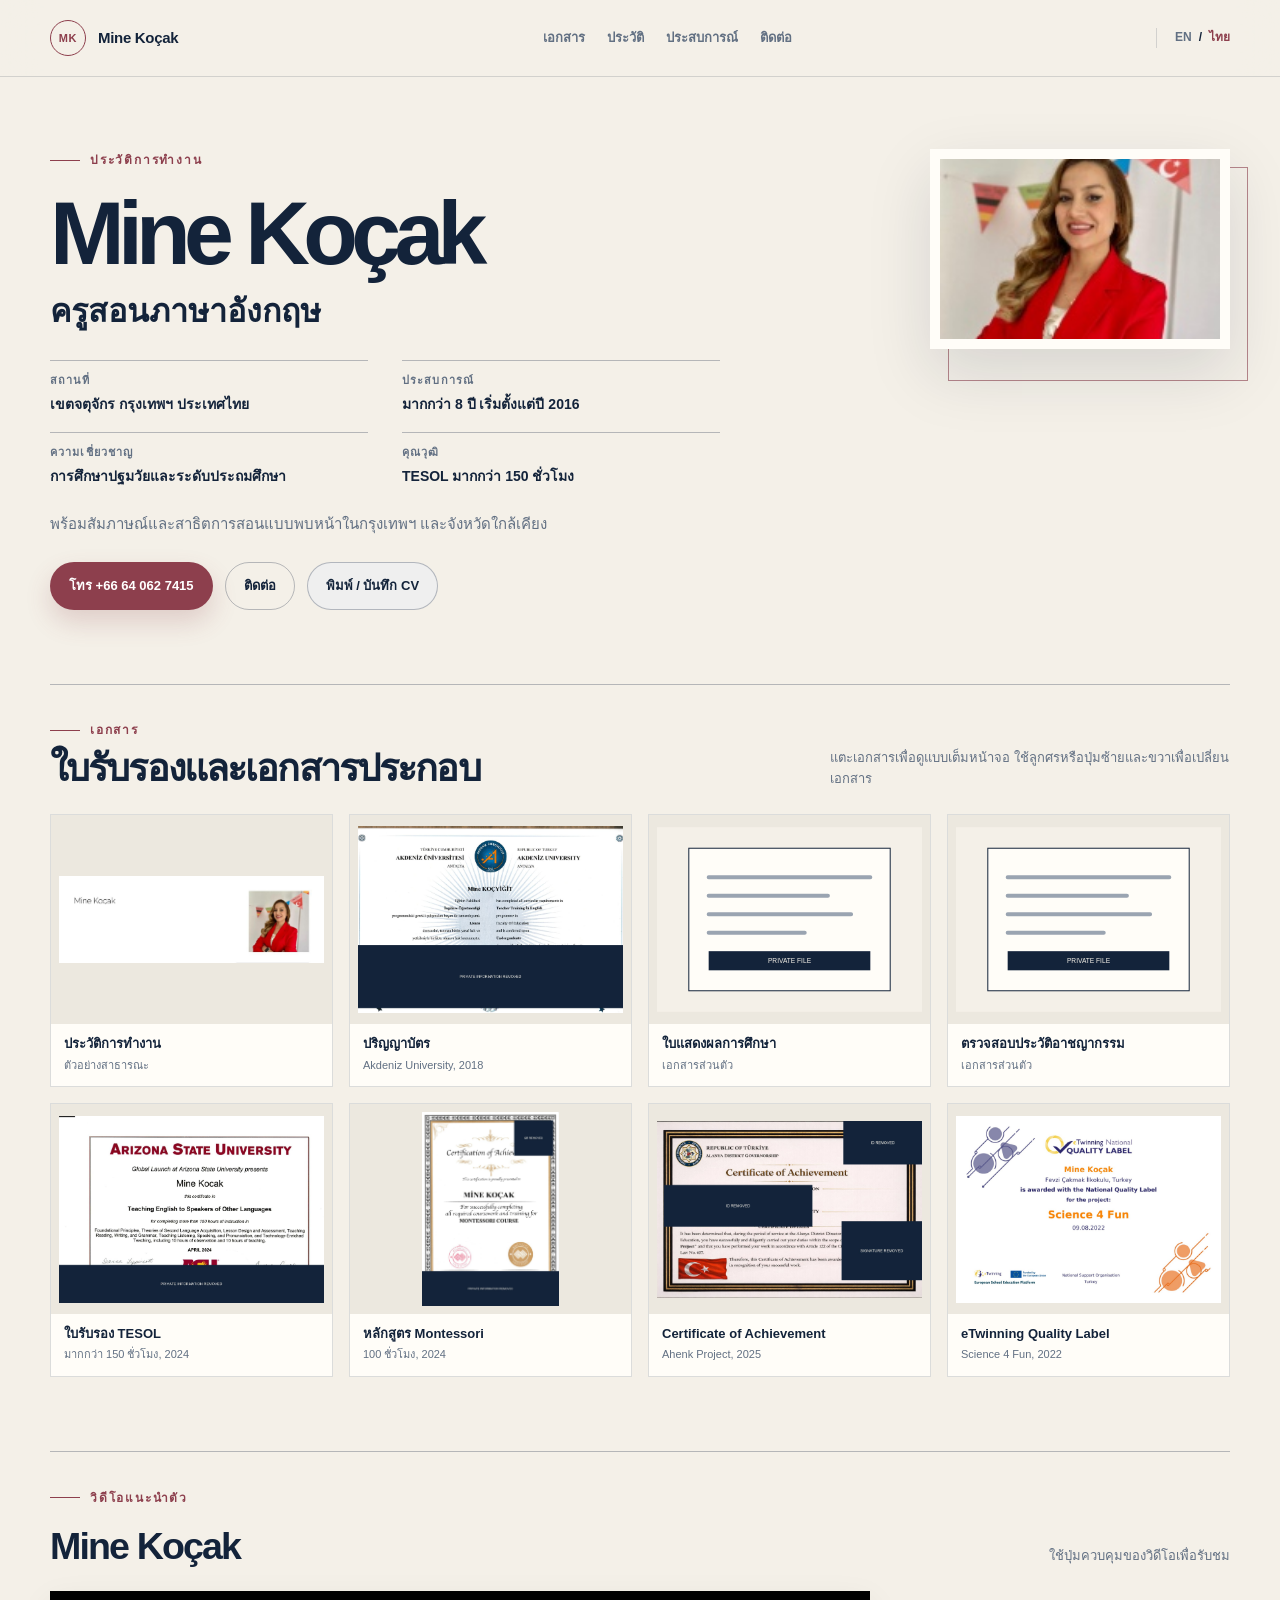
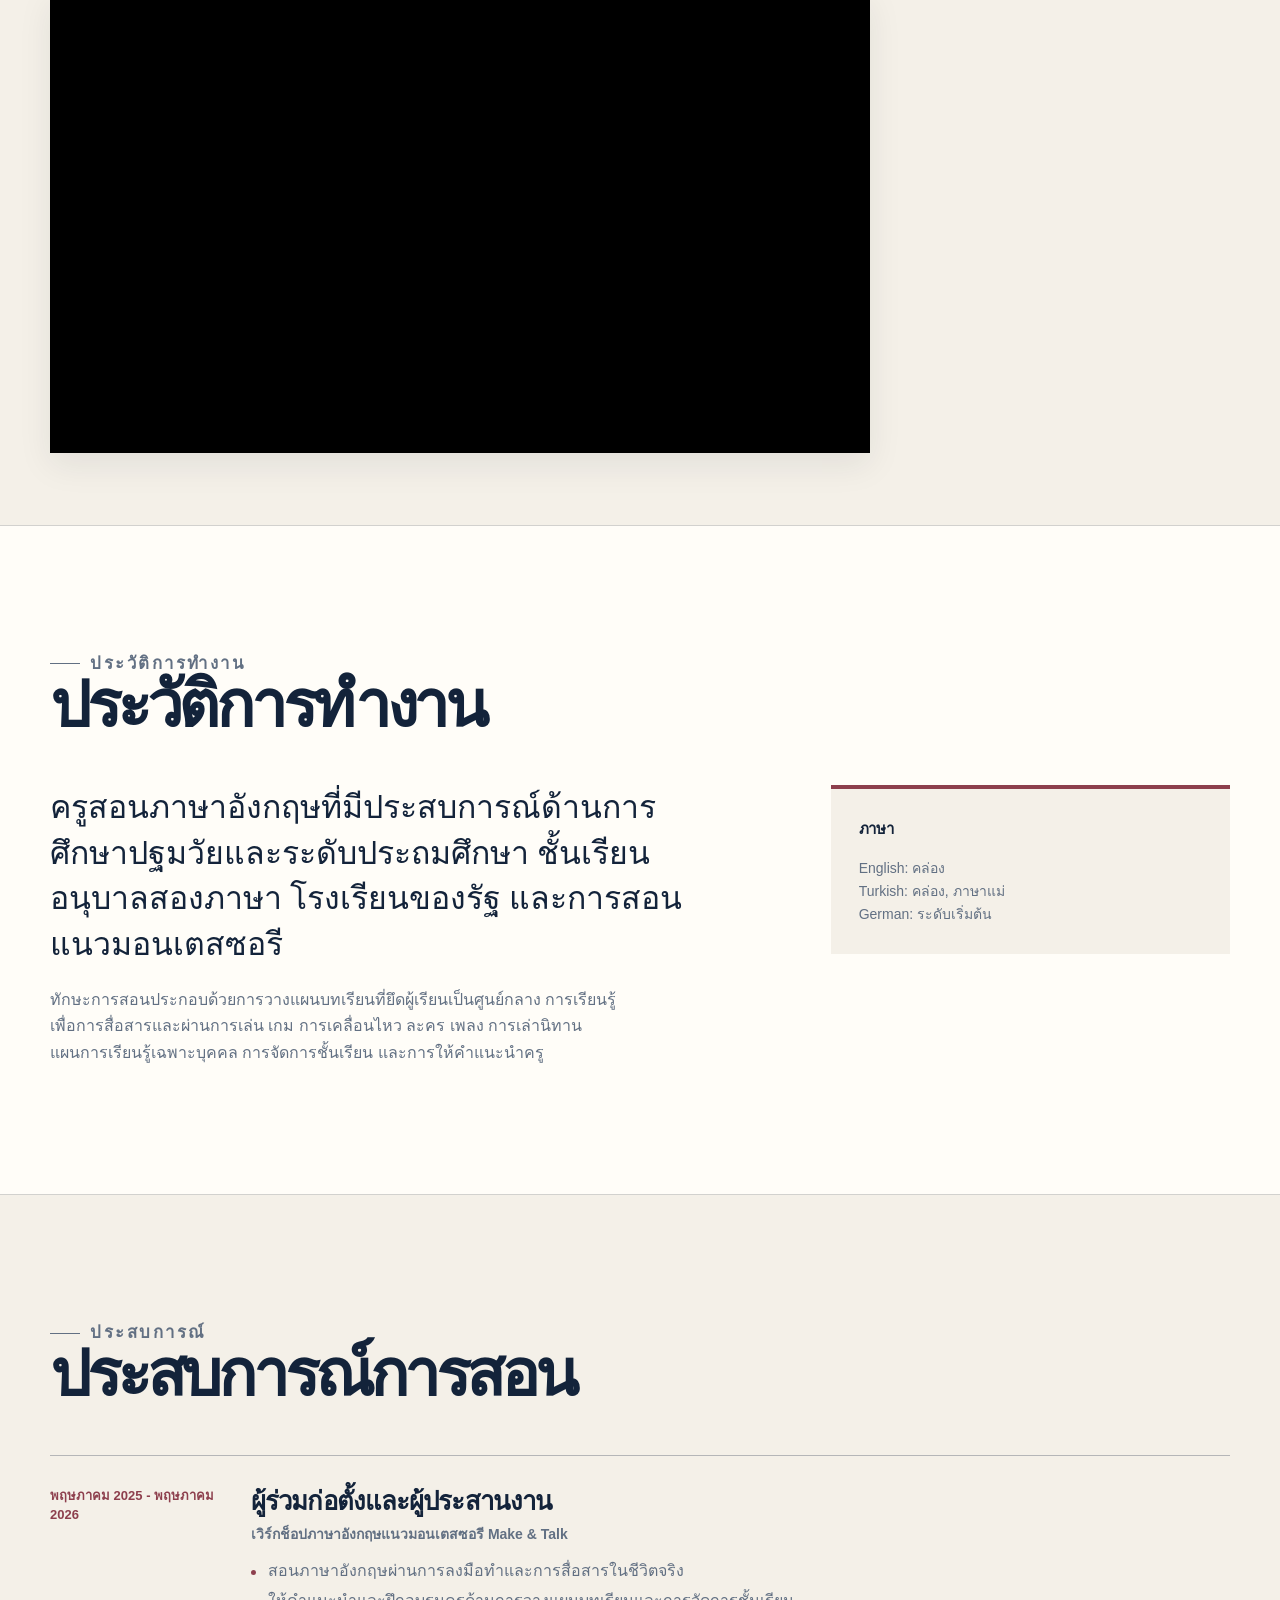
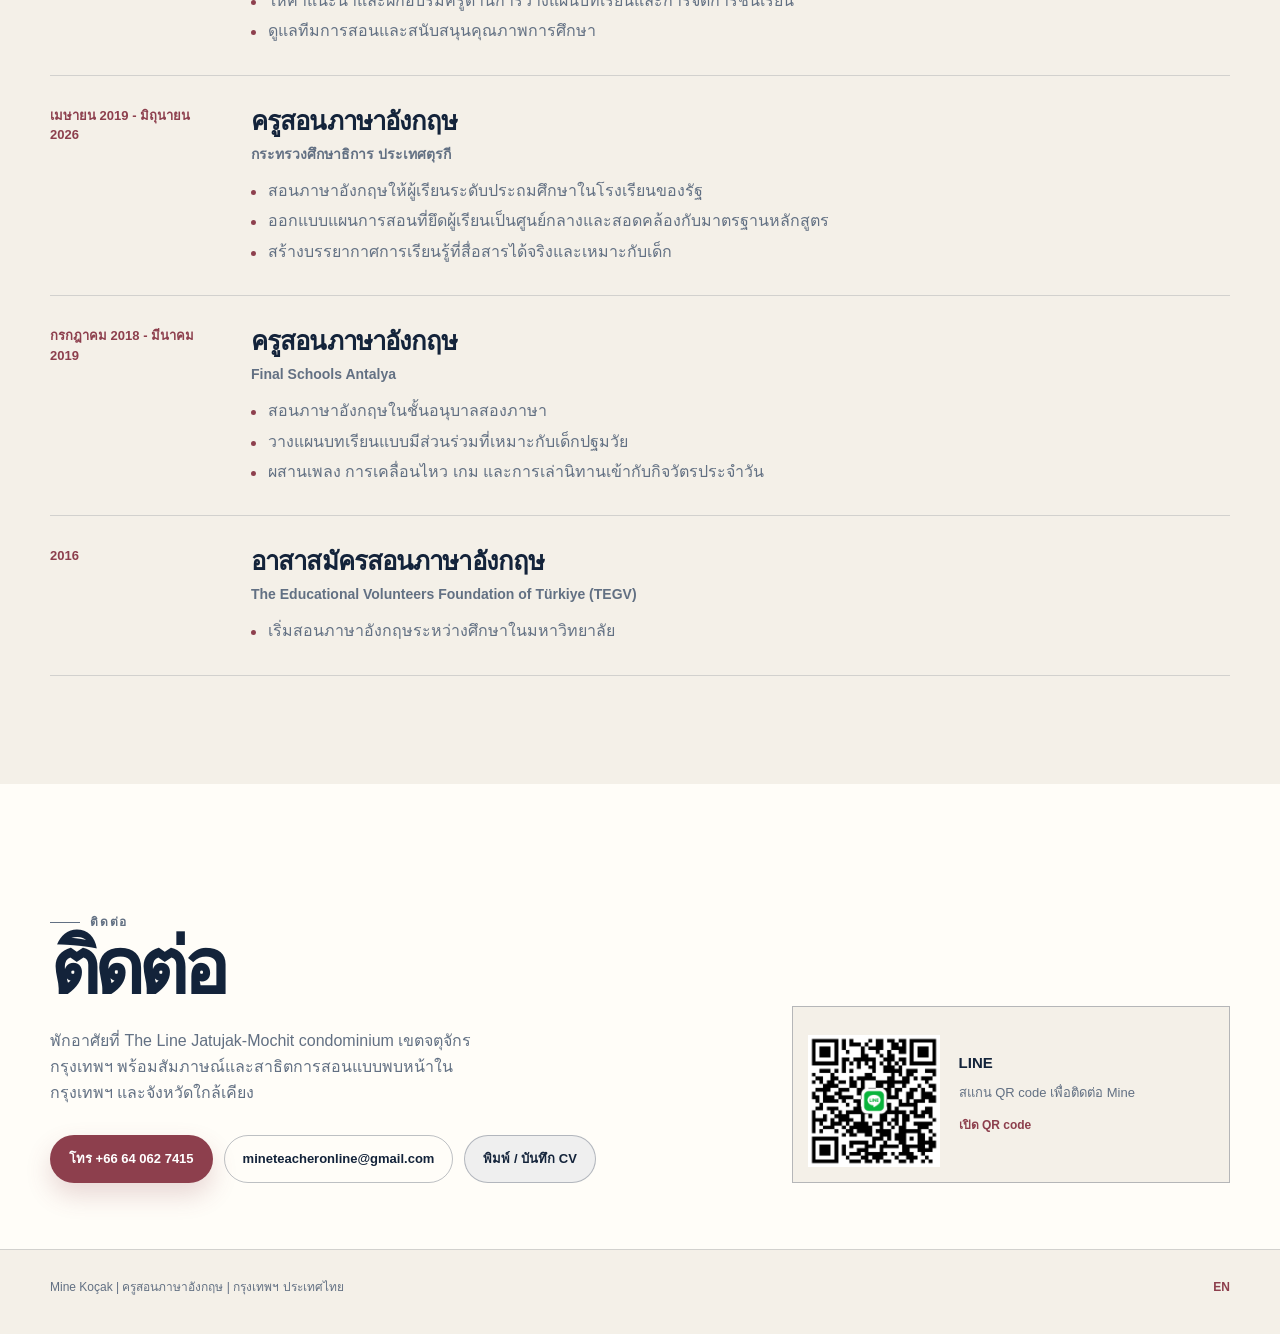
==== commit 4f62b465: "Refine CV into document-led layout" ====
--- a/th/index.html
+++ b/th/index.html
@@ -3,11 +3,11 @@
   <head>
     <meta charset="utf-8">
     <meta name="viewport" content="width=device-width, initial-scale=1">
-    <meta name="description" content="Mine Koçak เป็นครูสอนภาษาอังกฤษในกรุงเทพฯ ประเทศไทย มีประสบการณ์มากกว่า 8 ปีในการสอนเด็กปฐมวัยและระดับประถมศึกษา และผ่านการอบรม TESOL มากกว่า 150 ชั่วโมง">
+    <meta name="description" content="Mine Koçak ครูสอนภาษาอังกฤษในกรุงเทพฯ ประเทศไทย ประวัติการทำงาน วุฒิการศึกษา ใบรับรอง และข้อมูลติดต่อ">
     <meta name="theme-color" content="#f4f0e8">
     <meta property="og:type" content="profile">
-    <meta property="og:title" content="Mine Koçak | ครูสอนภาษาอังกฤษในกรุงเทพฯ">
-    <meta property="og:description" content="ครูสอนภาษาอังกฤษที่ผ่านการอบรม TESOL มากกว่า 150 ชั่วโมง เชี่ยวชาญการสอนเด็กปฐมวัยและระดับประถมศึกษาในกรุงเทพฯ">
+    <meta property="og:title" content="Mine Koçak | ครูสอนภาษาอังกฤษ">
+    <meta property="og:description" content="ประวัติการทำงานของ Mine Koçak ครูสอนภาษาอังกฤษในกรุงเทพฯ ประเทศไทย">
     <meta property="og:url" content="https://onurhuseyinkocak.github.io/mine-kocak-english-teacher/th/">
     <meta property="og:image" content="https://onurhuseyinkocak.github.io/mine-kocak-english-teacher/assets/og-image.jpg">
     <meta property="og:image:alt" content="ภาพถ่ายมืออาชีพของ Mine Koçak">
@@ -22,116 +22,42 @@
     <link rel="stylesheet" href="../styles.css">
     <script defer src="../site.js"></script>
     <script type="application/ld+json">
-      {
-        "@context": "https://schema.org",
-        "@type": "Person",
-        "name": "Mine Koçak",
-        "jobTitle": "English Teacher",
-        "email": "mailto:mineteacheronline@gmail.com",
-        "telephone": "+66640627415",
-        "image": "https://onurhuseyinkocak.github.io/mine-kocak-english-teacher/assets/profile-photo.jpg",
-        "url": "https://onurhuseyinkocak.github.io/mine-kocak-english-teacher/th/",
-        "address": {
-          "@type": "PostalAddress",
-          "addressLocality": "จตุจักร กรุงเทพฯ",
-          "addressCountry": "TH"
-        },
-        "knowsLanguage": ["English", "Turkish", "German"],
-        "alumniOf": {
-          "@type": "CollegeOrUniversity",
-          "name": "Akdeniz University"
-        }
-      }
+      {"@context":"https://schema.org","@type":"Person","name":"Mine Koçak","jobTitle":"English Teacher","email":"mailto:mineteacheronline@gmail.com","telephone":"+66640627415","image":"https://onurhuseyinkocak.github.io/mine-kocak-english-teacher/assets/profile-photo.jpg","url":"https://onurhuseyinkocak.github.io/mine-kocak-english-teacher/th/","address":{"@type":"PostalAddress","addressLocality":"จตุจักร กรุงเทพฯ","addressCountry":"TH"},"knowsLanguage":["English","Turkish","German"],"alumniOf":{"@type":"CollegeOrUniversity","name":"Akdeniz University"}}
     </script>
-    <title>Mine Koçak | ครูสอนภาษาอังกฤษในกรุงเทพฯ</title>
+    <title>Mine Koçak | ครูสอนภาษาอังกฤษ</title>
   </head>
   <body data-lang="th">
     <a class="skip-link" href="#main-content">ข้ามไปยังเนื้อหา</a>
-    <header class="site-header">
-      <div class="header-inner">
-        <a class="brand" href="../" aria-label="หน้าแรกของ Mine Koçak"><span class="brand-mark" aria-hidden="true">MK</span><span>Mine Koçak</span></a>
-        <nav class="site-nav" aria-label="เมนูหลัก">
-          <a href="#profile">ประวัติ</a>
-          <a href="#experience">ประสบการณ์</a>
-          <a href="#credentials">วุฒิการศึกษา</a>
-          <a href="#contact">ติดต่อ</a>
-        </nav>
-        <div class="language-switcher" aria-label="เลือกภาษา">
-          <a href="../en/" data-language="en">EN</a><span aria-hidden="true">/</span><a class="active" href="../th/" data-language="th" aria-current="page">ไทย</a>
-        </div>
-      </div>
-    </header>
+    <header class="site-header"><div class="header-inner"><a class="brand" href="../" aria-label="หน้าแรกของ Mine Koçak"><span class="brand-mark" aria-hidden="true">MK</span><span>Mine Koçak</span></a><nav class="site-nav" aria-label="เมนูหลัก"><a href="#documents">เอกสาร</a><a href="#profile">ประวัติ</a><a href="#experience">ประสบการณ์</a><a href="#contact">ติดต่อ</a></nav><div class="language-switcher" aria-label="เลือกภาษา"><a href="../en/" data-language="en">EN</a><span aria-hidden="true">/</span><a class="active" href="../th/" data-language="th" aria-current="page">ไทย</a></div></div></header>
 
     <div class="page-shell">
       <main id="main-content">
-        <section class="hero">
-          <div class="container hero-grid">
-            <div class="hero-copy">
-              <p class="hero-kicker">ครูสอนภาษาอังกฤษ</p>
-              <h1>Mine Koçak</h1>
-              <p class="hero-role">ภาษาอังกฤษที่ชัดเจน เพื่อผู้เรียนที่มั่นใจ</p>
-              <p class="hero-summary">ครูสอนภาษาอังกฤษที่ผ่านการอบรม TESOL มากกว่า 150 ชั่วโมง มีประสบการณ์มากกว่า 8 ปีในการสอนเด็กปฐมวัยและระดับประถมศึกษา เน้นผู้เรียนเป็นศูนย์กลาง การสื่อสาร และการเรียนรู้ที่เหมาะกับเด็กแต่ละคน</p>
-              <div class="hero-details" aria-label="ข้อมูลการทำงานปัจจุบัน">
-                <span>พักอาศัยที่ The Line Jatujak-Mochit เขตจตุจักร กรุงเทพฯ</span>
-                <span>พร้อมสัมภาษณ์และสาธิตการสอน</span>
-              </div>
-              <div class="hero-actions">
-                <button class="button button-accent" type="button" data-video-trigger>ชมวิดีโอแนะนำตัว</button>
-                <a class="button button-quiet" href="#contact">ติดต่อ Mine</a>
-              </div>
-            </div>
-            <div class="hero-visual">
-              <div class="portrait-wrap">
-                <div class="portrait-frame">
-                  <img src="../assets/profile-photo.jpg" width="180" height="180" alt="ภาพถ่าย Mine Koçak ในชุดสูทสีแดง" fetchpriority="high">
-                </div>
-                <div class="portrait-caption"><span><strong>ครูสอนภาษาอังกฤษ</strong>เด็กปฐมวัย ระดับประถมศึกษา และการเรียนรู้ที่เน้นเด็กเป็นสำคัญ</span><span aria-hidden="true">8+</span></div>
-              </div>
-            </div>
-          </div>
-          <div class="container proof-strip" aria-label="จุดเด่นด้านวิชาชีพ">
-            <div class="proof-item"><strong>ประสบการณ์ 8+ ปี</strong><span>เริ่มสอนตั้งแต่ปี 2016</span></div>
-            <div class="proof-item"><strong>TESOL 150+ ชั่วโมง</strong><span>Arizona State University</span></div>
-            <div class="proof-item"><strong>ช่วงอายุ 3-12 ปี</strong><span>ช่วงอายุผู้เรียนที่ต้องการสอน</span></div>
-          </div>
+        <section class="hero cv-hero">
+          <div class="container hero-top"><div class="hero-copy"><p class="hero-kicker">ประวัติการทำงาน</p><h1>Mine Koçak</h1><p class="hero-role">ครูสอนภาษาอังกฤษ</p><dl class="hero-facts"><div><dt>สถานที่</dt><dd>เขตจตุจักร กรุงเทพฯ ประเทศไทย</dd></div><div><dt>ประสบการณ์</dt><dd>มากกว่า 8 ปี เริ่มตั้งแต่ปี 2016</dd></div><div><dt>ความเชี่ยวชาญ</dt><dd>การศึกษาปฐมวัยและระดับประถมศึกษา</dd></div><div><dt>คุณวุฒิ</dt><dd>TESOL มากกว่า 150 ชั่วโมง</dd></div></dl><p class="hero-availability">พร้อมสัมภาษณ์และสาธิตการสอนแบบพบหน้าในกรุงเทพฯ และจังหวัดใกล้เคียง</p><div class="hero-actions"><a class="button button-accent" href="tel:+66640627415">โทร +66 64 062 7415</a><a class="button button-quiet" href="#contact">ติดต่อ</a><button class="button button-quiet" type="button" onclick="window.print()">พิมพ์ / บันทึก CV</button></div></div><div class="hero-visual"><div class="portrait-wrap"><div class="portrait-frame"><img src="../assets/profile-photo.jpg" width="180" height="180" alt="ภาพถ่าย Mine Koçak ในชุดสูทสีแดง" fetchpriority="high"></div><div class="portrait-caption"><span><strong>ครูสอนภาษาอังกฤษ</strong>กรุงเทพฯ ประเทศไทย</span></div></div></div></div>
+
+          <div id="documents" class="container document-block"><div class="document-block-head"><div><p class="section-kicker">เอกสาร</p><h2>ใบรับรองและเอกสารประกอบ</h2></div><p>แตะเอกสารเพื่อดูแบบเต็มหน้าจอ ใช้ลูกศรหรือปุ่มซ้ายและขวาเพื่อเปลี่ยนเอกสาร</p></div><div class="document-grid" aria-label="ใบรับรองและเอกสารประกอบ">
+            <button class="document-card" type="button" data-document-card data-document-src="../assets/documents/resume-public.jpg" data-document-title="ประวัติการทำงาน" data-document-meta="ตัวอย่างสาธารณะจาก resume ที่จัดส่ง" data-document-alt="ตัวอย่างประวัติการทำงานของ Mine Koçak"><span class="document-thumb"><img src="../assets/documents/resume-public.jpg" alt=""></span><span class="document-name">ประวัติการทำงาน</span><span class="document-meta">ตัวอย่างสาธารณะ</span></button>
+            <button class="document-card" type="button" data-document-card data-document-src="../assets/documents/diploma-public.jpg" data-document-title="ปริญญาตรี การสอนภาษาอังกฤษ" data-document-meta="Akdeniz University, 2018. ปิดบังเลขประจำตัวและลายเซ็นแล้ว" data-document-alt="ตัวอย่างปริญญาบัตรการสอนภาษาอังกฤษของ Mine Koçak ที่ปิดบังข้อมูลส่วนตัวแล้ว"><span class="document-thumb"><img src="../assets/documents/diploma-public.jpg" alt=""></span><span class="document-name">ปริญญาบัตร</span><span class="document-meta">Akdeniz University, 2018</span></button>
+            <button class="document-card" type="button" data-document-card data-document-title="ใบแสดงผลการศึกษา" data-document-meta="ไม่เผยแพร่ต้นฉบับ เนื่องจากมีข้อมูลประจำตัว รหัสตรวจสอบ และข้อมูลผลการศึกษา" ><span class="document-thumb"><img src="../assets/documents/document-private.svg" alt=""></span><span class="document-name">ใบแสดงผลการศึกษา</span><span class="document-meta">เอกสารส่วนตัว</span></button>
+            <button class="document-card" type="button" data-document-card data-document-title="เอกสารตรวจสอบประวัติอาชญากรรม" data-document-meta="ไม่เผยแพร่ต้นฉบับ เนื่องจากมีข้อมูลประจำตัวและข้อมูลทางกฎหมายที่ละเอียดอ่อน"><span class="document-thumb"><img src="../assets/documents/document-private.svg" alt=""></span><span class="document-name">ตรวจสอบประวัติอาชญากรรม</span><span class="document-meta">เอกสารส่วนตัว</span></button>
+            <button class="document-card" type="button" data-document-card data-document-src="../assets/documents/tesol-public.jpg" data-document-title="ใบรับรอง TESOL มากกว่า 150 ชั่วโมง" data-document-meta="Arizona State University, เมษายน 2024. ปิดบังเลขใบรับรองและลายเซ็นแล้ว" data-document-alt="ตัวอย่างใบรับรอง TESOL ของ Mine Koçak ที่ปิดบังข้อมูลส่วนตัวแล้ว"><span class="document-thumb"><img src="../assets/documents/tesol-public.jpg" alt=""></span><span class="document-name">ใบรับรอง TESOL</span><span class="document-meta">มากกว่า 150 ชั่วโมง, 2024</span></button>
+            <button class="document-card" type="button" data-document-card data-document-src="../assets/documents/montessori-public.jpg" data-document-title="หลักสูตร Montessori 100 ชั่วโมง" data-document-meta="Boğaziçi Institute, 15 พฤศจิกายน 2024. ปิดบังเลขระบุบุคคล QR code และลายเซ็นแล้ว" data-document-alt="ตัวอย่างใบรับรองหลักสูตร Montessori ของ Mine Koçak ที่ปิดบังข้อมูลส่วนตัวแล้ว"><span class="document-thumb"><img src="../assets/documents/montessori-public.jpg" alt=""></span><span class="document-name">หลักสูตร Montessori</span><span class="document-meta">100 ชั่วโมง, 2024</span></button>
+            <button class="document-card" type="button" data-document-card data-document-src="../assets/documents/achievement-public.jpg" data-document-title="Certificate of Achievement" data-document-meta="Alanya District Governorship, Ahenk Project, 4 มิถุนายน 2025. ปิดบังเลขประจำตัวและลายเซ็นแล้ว" data-document-alt="ตัวอย่าง Certificate of Achievement ของ Mine Koçak ที่ปิดบังข้อมูลส่วนตัวแล้ว"><span class="document-thumb"><img src="../assets/documents/achievement-public.jpg" alt=""></span><span class="document-name">Certificate of Achievement</span><span class="document-meta">Ahenk Project, 2025</span></button>
+            <button class="document-card" type="button" data-document-card data-document-src="../assets/documents/etwinning-quality-label.jpg" data-document-title="eTwinning National Quality Label" data-document-meta="โครงการ Science 4 Fun, European School Education Platform Turkey, 9 สิงหาคม 2022" data-document-alt="eTwinning National Quality Label โครงการ Science 4 Fun ของ Mine Koçak"><span class="document-thumb"><img src="../assets/documents/etwinning-quality-label.jpg" alt=""></span><span class="document-name">eTwinning Quality Label</span><span class="document-meta">Science 4 Fun, 2022</span></button>
+          </div></div>
+
+          <div class="container hero-video"><div class="document-block-head"><div><p class="section-kicker">วิดีโอแนะนำตัว</p><h2>Mine Koçak</h2></div><p>ใช้ปุ่มควบคุมของวิดีโอเพื่อรับชม</p></div><div class="inline-video"><iframe src="https://www.youtube-nocookie.com/embed/Rat-CJzBnJg?rel=0&modestbranding=1" title="วิดีโอแนะนำตัวของ Mine Koçak" loading="lazy" allow="accelerometer; clipboard-write; encrypted-media; gyroscope; picture-in-picture" allowfullscreen></iframe></div></div>
         </section>
 
-        <section id="profile" class="profile-section">
-          <div class="container">
-            <div class="section-head"><p class="section-kicker">ประวัติการทำงาน</p><h2>ทำให้ภาษาอังกฤษนำไปใช้ได้จริง</h2></div>
-            <div class="profile-grid">
-              <div class="profile-copy">
-                <p>Mine ผสานความอบอุ่น ความเป็นระบบ และการสื่อสารจริงไว้ในห้องเรียน</p>
-                <p>เส้นทางการสอนของ Mine เริ่มต้นในปี 2016 ในฐานะอาสาสมัครสอนภาษาอังกฤษกับ The Educational Volunteers Foundation of Türkiye จากนั้นสอนในโรงเรียนอนุบาลสองภาษาและโรงเรียนประถมศึกษาของรัฐ รวมทั้งเป็นผู้นำเวิร์กช็อปภาษาอังกฤษแนวมอนเตสซอรี และช่วยพัฒนาครูคนอื่นในด้านการวางแผนบทเรียนและการจัดการชั้นเรียน</p>
-                <p>เธอวางแผนการสอนตามระดับและเป้าหมายของผู้เรียน ใช้เกม การเคลื่อนไหว ละคร เพลง การเล่านิทาน และกิจกรรมแบบมีส่วนร่วม เพื่อให้การเรียนภาษาอังกฤษมีความหมายและจดจำได้ นอกจากนี้ยังจัดทำแผนการเรียนรู้เฉพาะบุคคลเพื่อสนับสนุนพัฒนาการของผู้เรียนแต่ละคน</p>
-              </div>
-              <aside class="callout"><h3>เหมาะกับสถานศึกษาแบบใด</h3><p>โรงเรียนนานาชาติ โรงเรียนเอกชนไทย สถาบันสอนภาษา และหลักสูตรระดับประถมศึกษาที่ต้องการครูซึ่งเข้าใจเด็กและทำงานร่วมกับทีมได้ดี</p><a href="#experience">ดูประสบการณ์การสอน</a></aside>
-            </div>
-          </div>
-        </section>
+        <section id="profile" class="profile-section"><div class="container"><div class="section-head"><p class="section-kicker">ประวัติการทำงาน</p><h2>ประวัติการทำงาน</h2></div><div class="profile-grid"><div class="profile-copy"><p>ครูสอนภาษาอังกฤษที่มีประสบการณ์ด้านการศึกษาปฐมวัยและระดับประถมศึกษา ชั้นเรียนอนุบาลสองภาษา โรงเรียนของรัฐ และการสอนแนวมอนเตสซอรี</p><p>ทักษะการสอนประกอบด้วยการวางแผนบทเรียนที่ยึดผู้เรียนเป็นศูนย์กลาง การเรียนรู้เพื่อการสื่อสารและผ่านการเล่น เกม การเคลื่อนไหว ละคร เพลง การเล่านิทาน แผนการเรียนรู้เฉพาะบุคคล การจัดการชั้นเรียน และการให้คำแนะนำครู</p></div><aside class="callout"><h3>ภาษา</h3><p>English: คล่อง<br>Turkish: คล่อง, ภาษาแม่<br>German: ระดับเริ่มต้น</p></aside></div></div></section>
 
-        <section id="experience" class="experience-section">
-          <div class="container">
-            <div class="section-head"><p class="section-kicker">ประสบการณ์การสอน</p><h2>ประสบการณ์ที่เติบโตไปพร้อมกับเด็ก</h2><p>ตั้งแต่ประสบการณ์ภาษาอังกฤษครั้งแรกในชั้นอนุบาล ไปจนถึงการสอนระดับประถมศึกษาและการพัฒนาครู</p></div>
-            <div class="timeline">
-              <article class="timeline-item"><div class="timeline-date">พฤษภาคม 2025 - พฤษภาคม 2026</div><div class="timeline-content"><h3>ผู้ร่วมก่อตั้งและผู้ประสานงาน</h3><p class="organization">เวิร์กช็อปภาษาอังกฤษแนวมอนเตสซอรี Make &amp; Talk</p><ul><li>สอนภาษาอังกฤษผ่านการลงมือทำและการสื่อสารในชีวิตจริง</li><li>ให้คำแนะนำและฝึกอบรมครูด้านการวางแผนบทเรียนและการจัดการชั้นเรียน</li><li>ดูแลทีมการสอนและสนับสนุนคุณภาพการศึกษา</li></ul></div></article>
-              <article class="timeline-item"><div class="timeline-date">เมษายน 2019 - มิถุนายน 2026</div><div class="timeline-content"><h3>ครูสอนภาษาอังกฤษ</h3><p class="organization">กระทรวงศึกษาธิการ ประเทศตุรกี</p><ul><li>สอนภาษาอังกฤษให้ผู้เรียนระดับประถมศึกษาในโรงเรียนของรัฐ</li><li>ออกแบบแผนการสอนที่ยึดผู้เรียนเป็นศูนย์กลางและสอดคล้องกับมาตรฐานหลักสูตรระดับชาติและนานาชาติ</li><li>สร้างบรรยากาศการเรียนรู้ที่สนุก สื่อสารได้จริง และเหมาะกับเด็ก</li></ul></div></article>
-              <article class="timeline-item"><div class="timeline-date">กรกฎาคม 2018 - มีนาคม 2019</div><div class="timeline-content"><h3>ครูสอนภาษาอังกฤษ</h3><p class="organization">Final Schools Antalya</p><ul><li>สอนภาษาอังกฤษในชั้นอนุบาลสองภาษา</li><li>วางแผนบทเรียนแบบมีส่วนร่วมที่เหมาะกับเด็กปฐมวัย</li><li>ผสานเพลง การเคลื่อนไหว เกม และการเล่านิทานเข้ากับกิจวัตรประจำวัน</li></ul></div></article>
-              <article class="timeline-item"><div class="timeline-date">2016</div><div class="timeline-content"><h3>อาสาสมัครสอนภาษาอังกฤษ</h3><p class="organization">The Educational Volunteers Foundation of Türkiye (TEGV)</p><ul><li>เริ่มสอนภาษาอังกฤษระหว่างศึกษาในมหาวิทยาลัย</li><li>สร้างความผูกพันกับเด็กและความมุ่งมั่นในวิชาชีพครูตั้งแต่เริ่มต้น</li></ul></div></article>
-            </div>
-          </div>
-        </section>
+        <section id="experience" class="experience-section"><div class="container"><div class="section-head"><p class="section-kicker">ประสบการณ์</p><h2>ประสบการณ์การสอน</h2></div><div class="timeline"><article class="timeline-item"><div class="timeline-date">พฤษภาคม 2025 - พฤษภาคม 2026</div><div class="timeline-content"><h3>ผู้ร่วมก่อตั้งและผู้ประสานงาน</h3><p class="organization">เวิร์กช็อปภาษาอังกฤษแนวมอนเตสซอรี Make &amp; Talk</p><ul><li>สอนภาษาอังกฤษผ่านการลงมือทำและการสื่อสารในชีวิตจริง</li><li>ให้คำแนะนำและฝึกอบรมครูด้านการวางแผนบทเรียนและการจัดการชั้นเรียน</li><li>ดูแลทีมการสอนและสนับสนุนคุณภาพการศึกษา</li></ul></div></article><article class="timeline-item"><div class="timeline-date">เมษายน 2019 - มิถุนายน 2026</div><div class="timeline-content"><h3>ครูสอนภาษาอังกฤษ</h3><p class="organization">กระทรวงศึกษาธิการ ประเทศตุรกี</p><ul><li>สอนภาษาอังกฤษให้ผู้เรียนระดับประถมศึกษาในโรงเรียนของรัฐ</li><li>ออกแบบแผนการสอนที่ยึดผู้เรียนเป็นศูนย์กลางและสอดคล้องกับมาตรฐานหลักสูตร</li><li>สร้างบรรยากาศการเรียนรู้ที่สื่อสารได้จริงและเหมาะกับเด็ก</li></ul></div></article><article class="timeline-item"><div class="timeline-date">กรกฎาคม 2018 - มีนาคม 2019</div><div class="timeline-content"><h3>ครูสอนภาษาอังกฤษ</h3><p class="organization">Final Schools Antalya</p><ul><li>สอนภาษาอังกฤษในชั้นอนุบาลสองภาษา</li><li>วางแผนบทเรียนแบบมีส่วนร่วมที่เหมาะกับเด็กปฐมวัย</li><li>ผสานเพลง การเคลื่อนไหว เกม และการเล่านิทานเข้ากับกิจวัตรประจำวัน</li></ul></div></article><article class="timeline-item"><div class="timeline-date">2016</div><div class="timeline-content"><h3>อาสาสมัครสอนภาษาอังกฤษ</h3><p class="organization">The Educational Volunteers Foundation of Türkiye (TEGV)</p><ul><li>เริ่มสอนภาษาอังกฤษระหว่างศึกษาในมหาวิทยาลัย</li></ul></div></article></div></div></section>
 
-        <section id="credentials" class="credentials-section"><div class="container"><div class="section-head"><p class="section-kicker">วุฒิการศึกษาและใบรับรอง</p><h2>หลักฐานที่สนับสนุนการทำงาน</h2><p>การเตรียมความพร้อมทางวิชาการ การอบรมเฉพาะทาง และโครงการด้านการศึกษาที่ปรากฏในเอกสารต้นฉบับ</p></div><div class="credential-layout"><figure class="credential-feature"><a href="../assets/certificates/etwinning-national-quality-label.jpg" target="_blank" rel="noopener"><img src="../assets/certificates/etwinning-national-quality-label.jpg" width="1754" height="1241" alt="eTwinning National Quality Label โครงการ Science 4 Fun ของ Mine Koçak ปี 2022"></a><figcaption><strong>eTwinning National Quality Label</strong><span>โครงการ Science 4 Fun, European School Education Platform Turkey, 9 สิงหาคม 2022 เปิดดูเอกสารฉบับอ่านได้</span></figcaption></figure><div class="credential-list"><article class="credential-card"><h3>ปริญญาตรี การสอนภาษาอังกฤษ</h3><p>Akdeniz University, Antalya, 2018</p><p class="privacy-note">ไม่เผยแพร่ประกาศนียบัตรต้นฉบับ เนื่องจากมีเลขประจำตัวและลายเซ็น</p></article><article class="credential-card"><h3>TESOL มากกว่า 150 ชั่วโมง</h3><p>Arizona State University, เมษายน 2024</p><p class="privacy-note">ไม่เผยแพร่ใบรับรองต้นฉบับ เนื่องจากมีเลขใบรับรองและลายเซ็น</p></article><article class="credential-card"><h3>หลักสูตร Montessori 100 ชั่วโมง</h3><p>Boğaziçi Institute, 15 พฤศจิกายน 2024</p><p class="privacy-note">ไม่เผยแพร่ใบรับรองต้นฉบับ เนื่องจากมีเลขระบุบุคคล QR code และลายเซ็น</p></article><article class="credential-card"><h3>Certificate of Achievement</h3><p>Alanya District Governorship, Ahenk Project, 4 มิถุนายน 2025</p><p class="privacy-note">ไม่เผยแพร่ใบรับรองต้นฉบับ เนื่องจากมีเลขประจำตัวประชาชนตุรกีและลายเซ็น</p></article><article class="credential-card"><h3>Diligence Certificate</h3><p>Ministry of Education, Ankara, 2025</p><p class="privacy-note">มีข้อมูลใน resume แต่ไม่มีสำเนาที่ปลอดภัยสำหรับเผยแพร่</p></article><article class="credential-card"><h3>Volunteer English Teacher Certificate</h3><p>TEGV, Antalya, 2016</p><p class="privacy-note">มีข้อมูลใน resume แต่ไม่มีสำเนาที่ปลอดภัยสำหรับเผยแพร่</p></article></div></div></div></section>
+        <section id="contact" class="contact-section"><div class="container contact-layout"><div class="contact-copy"><p class="section-kicker">ติดต่อ</p><h2>ติดต่อ</h2><p>พักอาศัยที่ The Line Jatujak-Mochit condominium เขตจตุจักร กรุงเทพฯ พร้อมสัมภาษณ์และสาธิตการสอนแบบพบหน้าในกรุงเทพฯ และจังหวัดใกล้เคียง</p><div class="contact-actions"><a class="button button-accent" href="tel:+66640627415">โทร +66 64 062 7415</a><a class="button button-quiet" href="mailto:mineteacheronline@gmail.com">mineteacheronline@gmail.com</a><button class="button button-quiet" type="button" onclick="window.print()">พิมพ์ / บันทึก CV</button></div></div><div class="line-card"><a href="../assets/line-qr.jpg" target="_blank" rel="noopener" download="mine-kocak-line-qr.jpg"><img src="../assets/line-qr.jpg" width="900" height="900" alt="LINE QR code สำหรับติดต่อ Mine Koçak"></a><div><strong>LINE</strong><p>สแกน QR code เพื่อติดต่อ Mine</p><a href="../assets/line-qr.jpg" target="_blank" rel="noopener" download="mine-kocak-line-qr.jpg">เปิด QR code</a></div></div></div></section>
+      </main>
+      <footer class="site-footer"><div class="container footer-inner"><span>Mine Koçak | ครูสอนภาษาอังกฤษ | กรุงเทพฯ ประเทศไทย</span><span><a href="../en/" data-language="en">EN</a></span></div></footer>
+    </div>
 
-        <section class="practice-section"><div class="container"><div class="section-head"><p class="section-kicker">แนวทางการสอน</p><h2>เป็นระบบ สนุก และตอบโจทย์ผู้เรียน</h2></div><div class="practice-grid"><div><p class="practice-intro">Mine ปรับบทเรียนให้เหมาะกับผู้เรียน แล้วสร้างเหตุผลให้เด็กทุกคนได้ใช้ภาษาอังกฤษ</p><div class="skill-cloud" aria-label="ทักษะด้านการสอน"><span>การศึกษาปฐมวัย</span><span>ภาษาอังกฤษระดับประถม</span><span>แผนการสอนที่ยึดผู้เรียน</span><span>การเรียนรู้เพื่อการสื่อสาร</span><span>การเรียนรู้ผ่านการเล่น</span><span>ละครและการเล่านิทาน</span><span>การจัดการชั้นเรียน</span><span>การพัฒนาครู</span><span>การเรียนรู้ผ่านศิลปะ</span><span>แผนการเรียนรู้เฉพาะบุคคล</span></div></div><div><h3 class="language-heading">ภาษา</h3><div class="language-table"><div class="language-row"><strong>English</strong><span>คล่อง</span></div><div class="language-row"><strong>Turkish</strong><span>คล่อง, ภาษาแม่</span></div><div class="language-row"><strong>German</strong><span>ระดับเริ่มต้น</span></div></div></div></div></div></section>
-
-        <section id="video" class="video-section"><div class="container video-layout"><div class="video-card"><button type="button" data-video-trigger aria-label="เล่นวิดีโอแนะนำตัวของ Mine Koçak"><img src="../assets/video-poster.jpg" width="480" height="360" alt="ภาพจากวิดีโอแนะนำตัวของ Mine Koçak"><span class="sr-only">เล่นวิดีโอแนะนำตัว</span></button></div><div class="video-copy"><p class="section-kicker">วิดีโอแนะนำตัว</p><h2>รู้จัก Mine ผ่านคำพูดของเธอ</h2><p>ชมวิดีโอแนะนำตัวสั้น ๆ เพื่อฟังแนวทางการสอน ประสบการณ์ และแรงจูงใจในการทำงานที่ประเทศไทย</p><a class="text-link" href="https://youtu.be/Rat-CJzBnJg" target="_blank" rel="noopener">เปิดวิดีโอบน YouTube</a></div></div></section>
-
-        <section id="contact" class="contact-section"><div class="container contact-layout"><div class="contact-copy"><p class="section-kicker">ติดต่อ</p><h2>พูดคุยเกี่ยวกับห้องเรียนที่เหมาะสม</h2><p>Mine พักอาศัยที่ The Line Jatujak-Mochit condominium ในเขตจตุจักร กรุงเทพฯ และพร้อมสัมภาษณ์หรือสาธิตการสอนแบบพบหน้าในกรุงเทพฯ และจังหวัดใกล้เคียง</p><div class="contact-actions"><a class="button button-accent" href="tel:+66640627415">โทร +66 64 062 7415</a><a class="button button-quiet" href="mailto:mineteacheronline@gmail.com">ส่งอีเมลถึง Mine</a><button class="button button-quiet" type="button" onclick="window.print()">พิมพ์ / บันทึก CV</button></div></div><div class="line-card"><a href="../assets/line-qr.jpg" target="_blank" rel="noopener" download="mine-kocak-line-qr.jpg"><img src="../assets/line-qr.jpg" width="900" height="900" alt="LINE QR code สำหรับติดต่อ Mine Koçak"></a><div><strong>ติดต่อผ่าน LINE</strong><p>ใช้กล้องโทรศัพท์สแกน QR code แตะที่ QR code เพื่อเปิดภาพขนาดใหญ่</p><a href="../assets/line-qr.jpg" target="_blank" rel="noopener" download="mine-kocak-line-qr.jpg">เปิดหรือดาวน์โหลด QR code</a></div></div></div></section>
-      </main>
-      <footer class="site-footer"><div class="container footer-inner"><span>Mine Koçak, ครูสอนภาษาอังกฤษในกรุงเทพฯ</span><span><a href="../en/" data-language="en">ดูภาษาอังกฤษ</a></span></div></footer>
-    </div>
-    <dialog id="video-dialog" aria-labelledby="video-dialog-title"><div class="modal-inner"><button class="modal-close" type="button" data-video-close aria-label="ปิดวิดีโอ">×</button><h2 id="video-dialog-title">วิดีโอแนะนำตัวของ Mine Koçak</h2><iframe title="วิดีโอแนะนำตัวของ Mine Koçak" data-src="https://www.youtube-nocookie.com/embed/Rat-CJzBnJg?rel=0&modestbranding=1" allow="accelerometer; clipboard-write; encrypted-media; gyroscope; picture-in-picture" allowfullscreen></iframe></div></dialog>
+    <dialog id="document-dialog" aria-labelledby="document-dialog-title"><div class="document-dialog-inner"><button class="document-dialog-close" type="button" data-document-close aria-label="ปิดเอกสาร">×</button><button class="document-nav document-nav-prev" type="button" data-document-prev aria-label="เอกสารก่อนหน้า">‹</button><button class="document-nav document-nav-next" type="button" data-document-next aria-label="เอกสารถัดไป">›</button><div class="document-dialog-head"><div><h2 id="document-dialog-title">เอกสาร</h2><p id="document-dialog-meta"></p></div><span id="document-dialog-counter" aria-live="polite"></span></div><div class="document-dialog-stage"><img id="document-dialog-image" alt=""><div id="document-private-view" hidden><strong>เอกสารส่วนตัว</strong><span>ไม่เผยแพร่ต้นฉบับ เนื่องจากมีข้อมูลส่วนบุคคลที่ละเอียดอ่อน</span></div></div></div></dialog>
   </body>
 </html>
--- a/styles.css
+++ b/styles.css
@@ -38,6 +38,7 @@
 }
 
 * { box-sizing: border-box; }
+*[hidden] { display: none !important; }
 
 html {
   min-width: 320px;
@@ -567,3 +568,108 @@
   a[href^="tel:"]::after, a[href^="mailto:"]::after { content: " (" attr(href) ")"; color: #555; font-size: 8pt; }
   .page-shell { overflow: visible; }
 }
+
+/* CV layout revision: direct, document-led, and intentionally restrained. */
+.cv-hero {
+  min-height: 0;
+  padding: 54px 0 72px;
+  border-bottom: 1px solid var(--line);
+}
+
+.cv-hero::before { display: none; }
+.hero-top { display: grid; grid-template-columns: minmax(0, 1fr) 300px; gap: clamp(48px, 9vw, 130px); align-items: start; }
+.cv-hero .hero-copy { padding-top: 12px; }
+.cv-hero h1 { max-width: none; font-size: clamp(3.4rem, 7vw, 6rem); line-height: 0.98; }
+.cv-hero .hero-role { margin: 14px 0 0; color: var(--ink); font-family: var(--sans); font-size: clamp(1.4rem, 2.5vw, 2rem); font-style: normal; font-weight: 700; }
+.hero-facts { display: grid; grid-template-columns: repeat(2, minmax(0, 1fr)); gap: 18px 34px; max-width: 670px; margin: 30px 0 0; }
+.hero-facts div { padding-top: 10px; border-top: 1px solid var(--line-strong); }
+.hero-facts dt { color: var(--muted); font-size: 11px; font-weight: 800; letter-spacing: 0.1em; text-transform: uppercase; }
+.hero-facts dd { margin: 5px 0 0; color: var(--ink); font-size: 14px; font-weight: 700; line-height: 1.45; }
+.hero-availability { max-width: 580px; margin: 25px 0 0; color: var(--muted); font-size: 15px; }
+.cv-hero .hero-actions { margin-top: 25px; }
+.cv-hero .hero-visual { padding-top: 18px; }
+.cv-hero .portrait-wrap { width: min(100%, 300px); }
+.cv-hero .portrait-wrap::before { inset: 18px -18px -18px 18px; }
+.cv-hero .portrait-frame { padding: 10px; }
+.cv-hero .portrait-frame img { width: 100%; aspect-ratio: 1; }
+.cv-hero .portrait-caption { grid-template-columns: 1fr; margin-top: 14px; }
+.cv-hero .portrait-caption span:last-child { display: none; }
+
+.document-block { margin-top: 74px; padding-top: 28px; border-top: 1px solid var(--line-strong); }
+.document-block-head { display: flex; align-items: end; justify-content: space-between; gap: 36px; margin-bottom: 25px; }
+.document-block-head h2 { margin: 0; font-size: clamp(1.65rem, 3vw, 2.35rem); letter-spacing: -0.05em; line-height: 1.05; }
+.document-block-head > p { max-width: 400px; margin: 0; color: var(--muted); font-size: 13px; line-height: 1.55; }
+.document-block .section-kicker { margin-bottom: 12px; }
+.document-grid { display: grid; grid-template-columns: repeat(4, minmax(0, 1fr)); gap: 16px; }
+.document-card { display: block; min-width: 0; padding: 0 0 14px; border: 1px solid var(--line); border-radius: 0; background: var(--surface); color: var(--ink); cursor: pointer; font: inherit; text-align: left; transition: border-color 160ms ease-out, transform 160ms ease-out, box-shadow 160ms ease-out; }
+.document-card:hover, .document-card:focus-visible { border-color: var(--accent); box-shadow: var(--shadow-soft); transform: translateY(-2px); }
+.document-thumb { display: block; aspect-ratio: 1.34 / 1; padding: 8px; background: #ece8df; }
+.document-thumb img { width: 100%; height: 100%; object-fit: contain; }
+.document-name { display: block; margin: 12px 13px 0; font-size: 13px; font-weight: 800; line-height: 1.25; }
+.document-meta { display: block; margin: 5px 13px 0; color: var(--muted); font-size: 11px; line-height: 1.35; }
+.hero-video { margin-top: 74px; padding-top: 28px; border-top: 1px solid var(--line-strong); }
+.inline-video { width: min(820px, 100%); background: #000; box-shadow: var(--shadow-soft); }
+.inline-video iframe { display: block; width: 100%; aspect-ratio: 16 / 9; border: 0; }
+
+#document-dialog { width: 100vw; max-width: none; height: 100dvh; max-height: none; margin: 0; padding: 0; border: 0; border-radius: 0; background: var(--navy); color: #f5f1e8; }
+#document-dialog::backdrop { background: rgba(7, 15, 26, 0.92); }
+.document-dialog-inner { position: relative; display: grid; grid-template-rows: auto minmax(0, 1fr); height: 100%; padding: 24px 90px 30px; }
+.document-dialog-head { display: flex; align-items: start; justify-content: space-between; gap: 20px; min-height: 72px; }
+.document-dialog-head h2 { margin: 0; color: #f5f1e8; font-size: clamp(1.15rem, 2.2vw, 1.7rem); line-height: 1.2; }
+.document-dialog-head p { max-width: 720px; margin: 7px 0 0; color: rgba(245, 241, 232, 0.7); font-size: 12px; line-height: 1.45; }
+#document-dialog-counter { color: #d58c8c; font-size: 13px; font-weight: 800; white-space: nowrap; }
+.document-dialog-stage { display: grid; place-items: center; min-height: 0; padding: 20px 0; }
+.document-dialog-stage img { width: auto; max-width: 100%; height: auto; max-height: 100%; object-fit: contain; }
+#document-private-view { display: grid; gap: 10px; width: min(440px, 100%); padding: 42px; border: 1px solid rgba(245, 241, 232, 0.26); text-align: center; }
+#document-private-view strong { color: #f5f1e8; font-size: 20px; }
+#document-private-view span { color: rgba(245, 241, 232, 0.7); font-size: 13px; line-height: 1.6; }
+.document-dialog-close, .document-nav { position: absolute; z-index: 2; display: grid; place-items: center; border: 1px solid rgba(245, 241, 232, 0.45); background: rgba(12, 23, 37, 0.8); color: #f5f1e8; cursor: pointer; }
+.document-dialog-close { top: 21px; right: 24px; width: 42px; height: 42px; border-radius: 50%; font-size: 25px; line-height: 1; }
+.document-nav { top: 50%; width: 48px; height: 72px; margin-top: -36px; border-radius: 4px; font-size: 46px; font-weight: 300; line-height: 1; }
+.document-nav-prev { left: 18px; }
+.document-nav-next { right: 18px; }
+.document-dialog-close:hover, .document-nav:hover { border-color: #f5f1e8; background: var(--accent); }
+
+@media (max-width: 900px) {
+  .hero-top { grid-template-columns: 1fr; gap: 38px; }
+  .cv-hero .hero-visual { padding-top: 0; }
+  .document-grid { grid-template-columns: repeat(2, minmax(0, 1fr)); }
+  .document-dialog-inner { padding-right: 76px; padding-left: 76px; }
+}
+
+@media (max-width: 700px) {
+  .cv-hero { padding-top: 40px; }
+  .hero-facts { grid-template-columns: 1fr; gap: 13px; }
+  .document-block, .hero-video { margin-top: 50px; }
+  .document-block-head { display: block; }
+  .document-block-head > p { margin-top: 13px; }
+  .document-dialog-inner { padding: 20px 56px 20px; }
+  .document-dialog-close { top: 18px; right: 14px; }
+  .document-nav { width: 38px; height: 60px; margin-top: -30px; font-size: 38px; }
+  .document-nav-prev { left: 9px; }
+  .document-nav-next { right: 9px; }
+}
+
+@media (max-width: 440px) {
+  .document-grid { grid-template-columns: 1fr 1fr; gap: 10px; }
+  .document-name { margin-right: 9px; margin-left: 9px; font-size: 11px; }
+  .document-meta { margin-right: 9px; margin-left: 9px; font-size: 10px; }
+  .document-thumb { padding: 5px; }
+  .document-dialog-inner { padding-right: 48px; padding-left: 48px; }
+}
+
+@media print {
+  .cv-hero { padding-top: 0; }
+  .hero-top { grid-template-columns: 1fr 150px; gap: 20px; }
+  .cv-hero h1 { font-size: 36pt; }
+  .cv-hero .hero-role { font-size: 16pt; }
+  .hero-facts { gap: 8px 18px; margin-top: 15px; }
+  .hero-availability { margin-top: 12px; font-size: 10pt; }
+  .cv-hero .hero-actions, .hero-video, .document-block-head > p, .document-dialog-close, .document-nav { display: none !important; }
+  .document-block { margin-top: 24px; padding-top: 16px; }
+  .document-block-head { margin-bottom: 12px; }
+  .document-grid { grid-template-columns: repeat(4, 1fr); gap: 8px; }
+  .document-card { break-inside: avoid; box-shadow: none; }
+  .document-thumb { aspect-ratio: 1.34 / 1; }
+  #document-dialog { display: none !important; }
+}
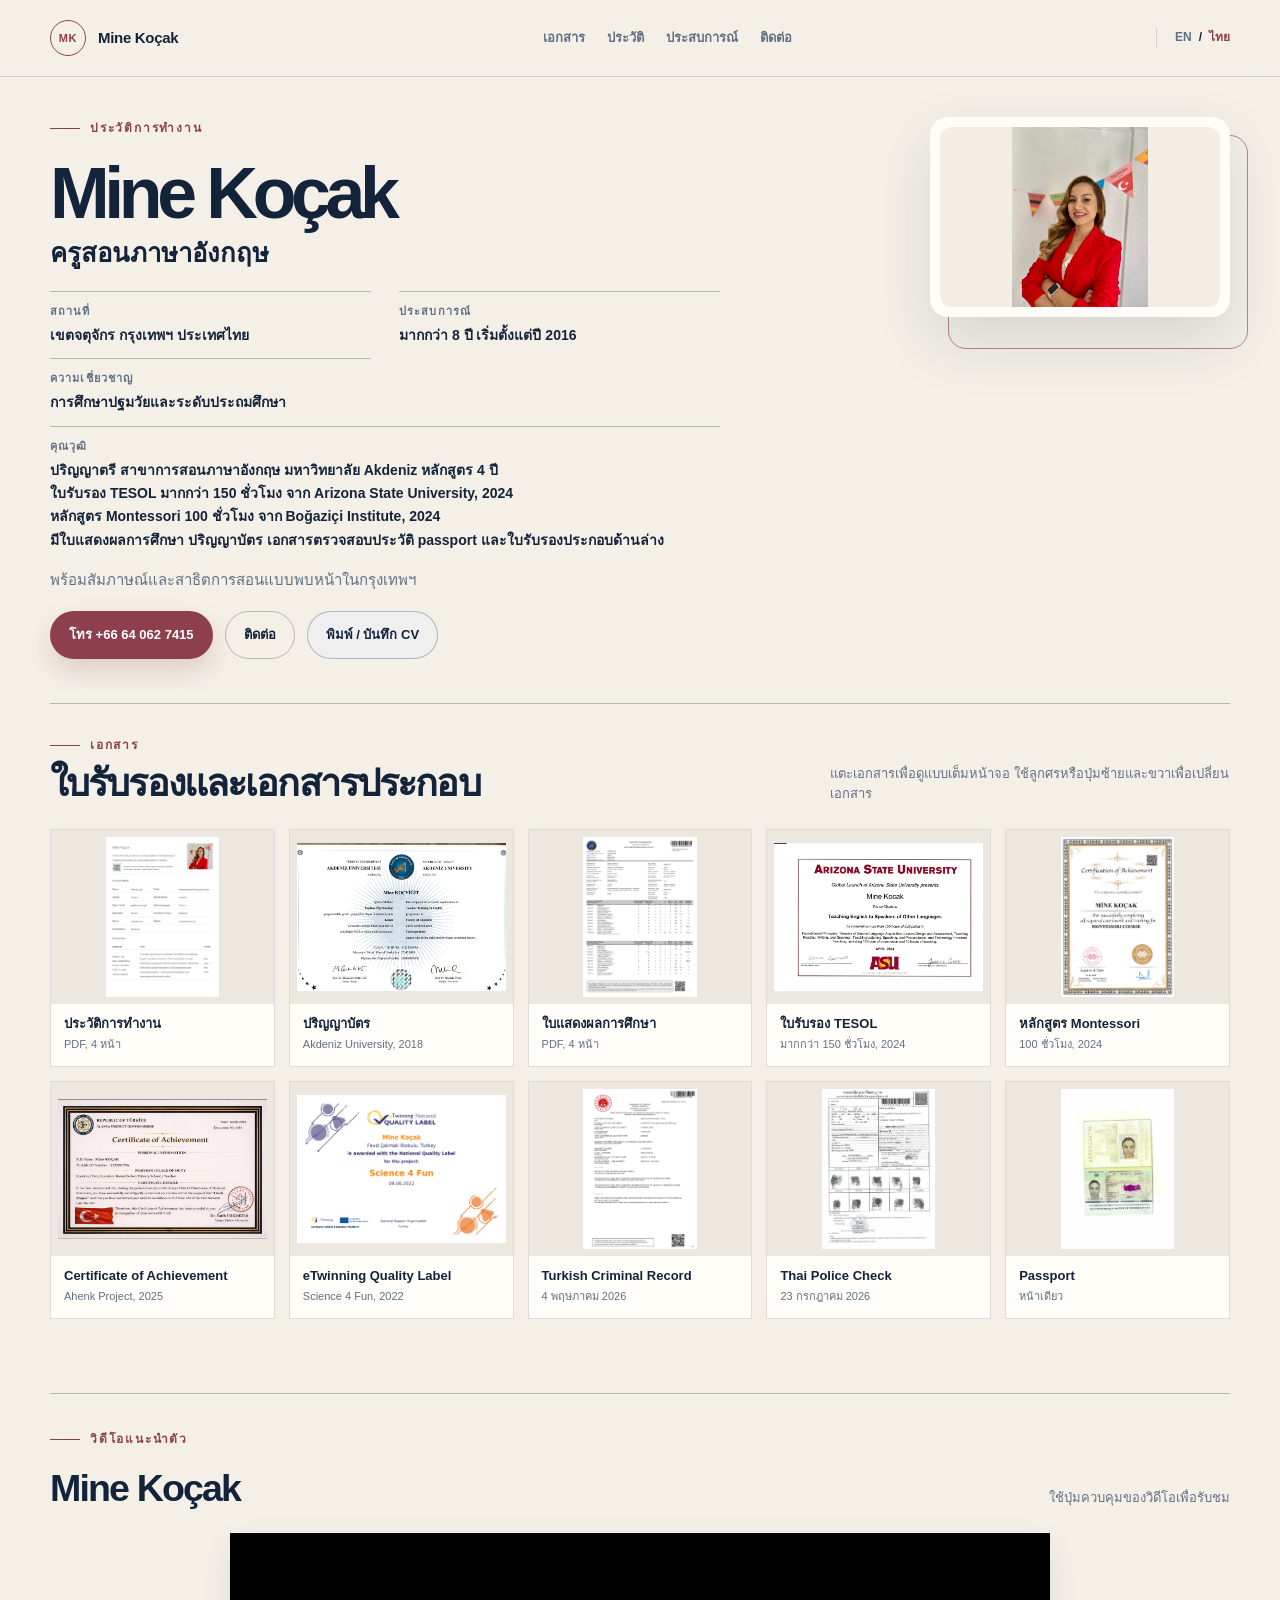
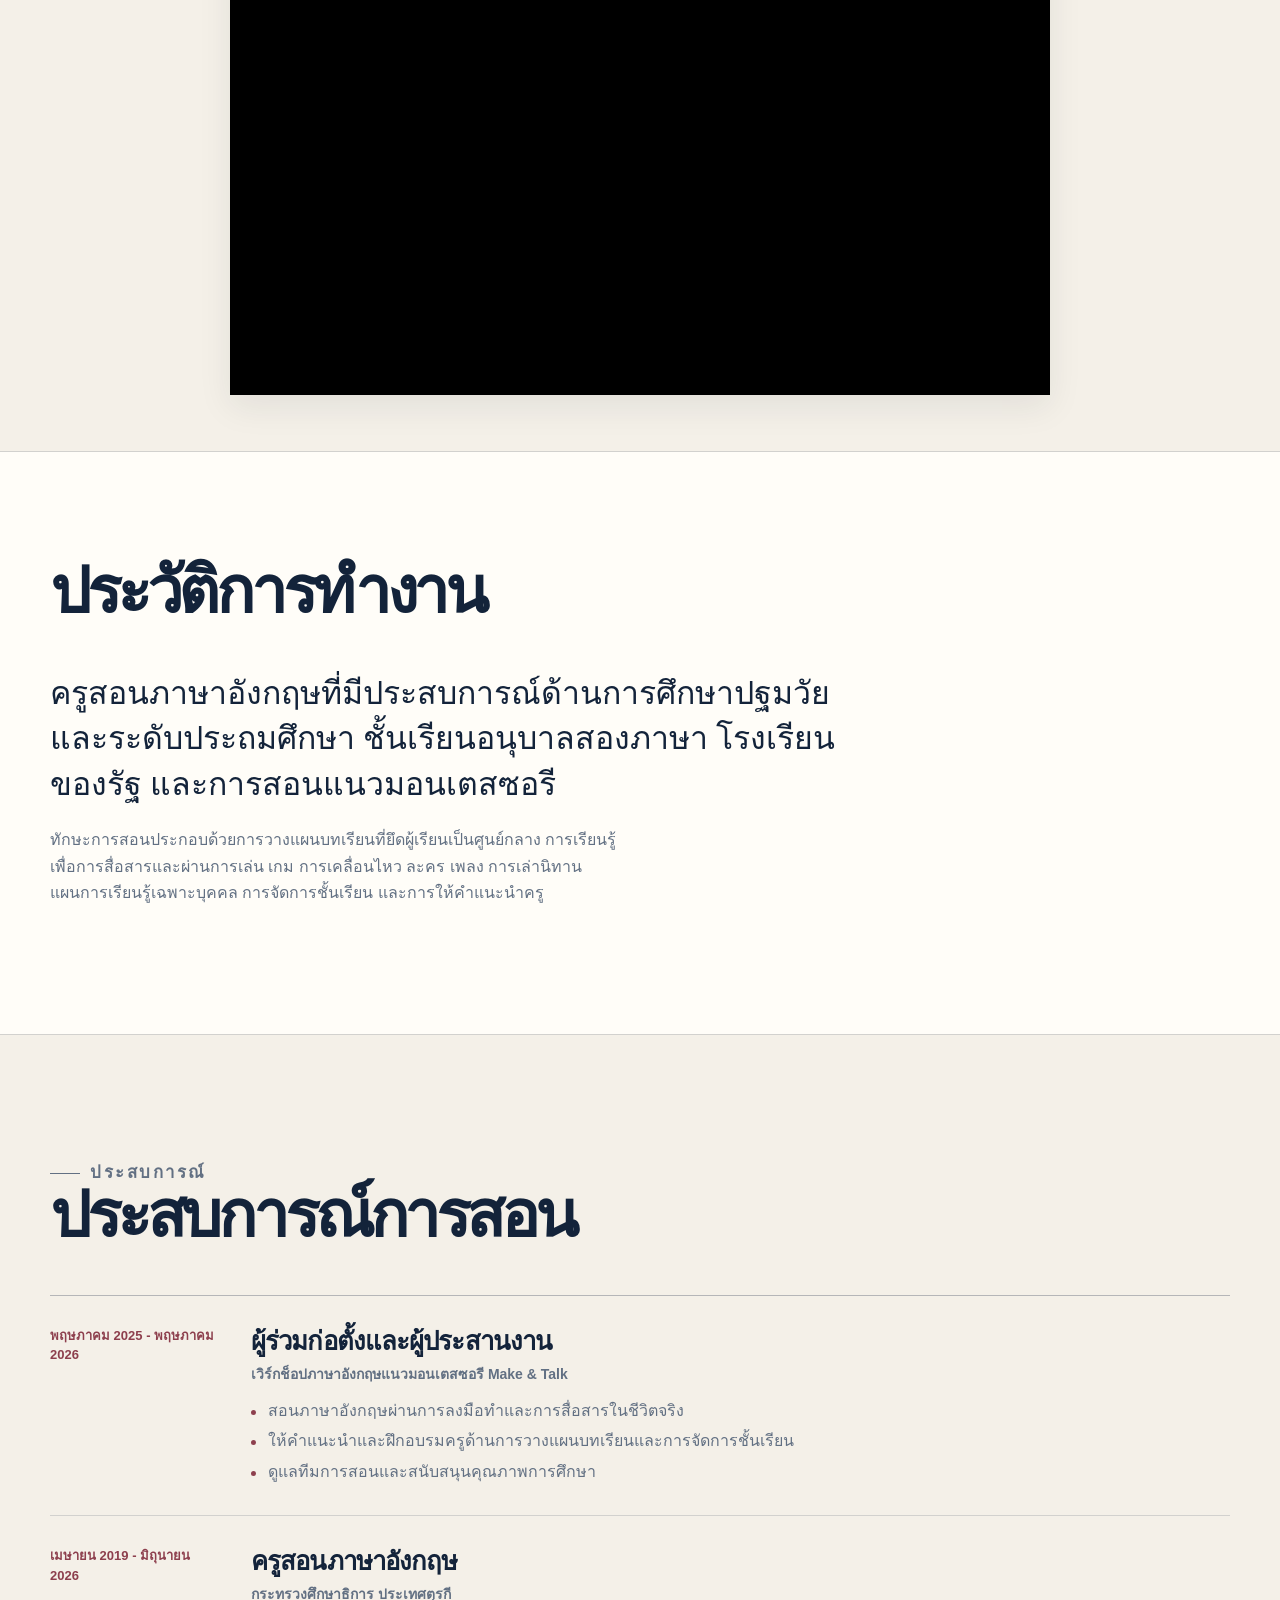
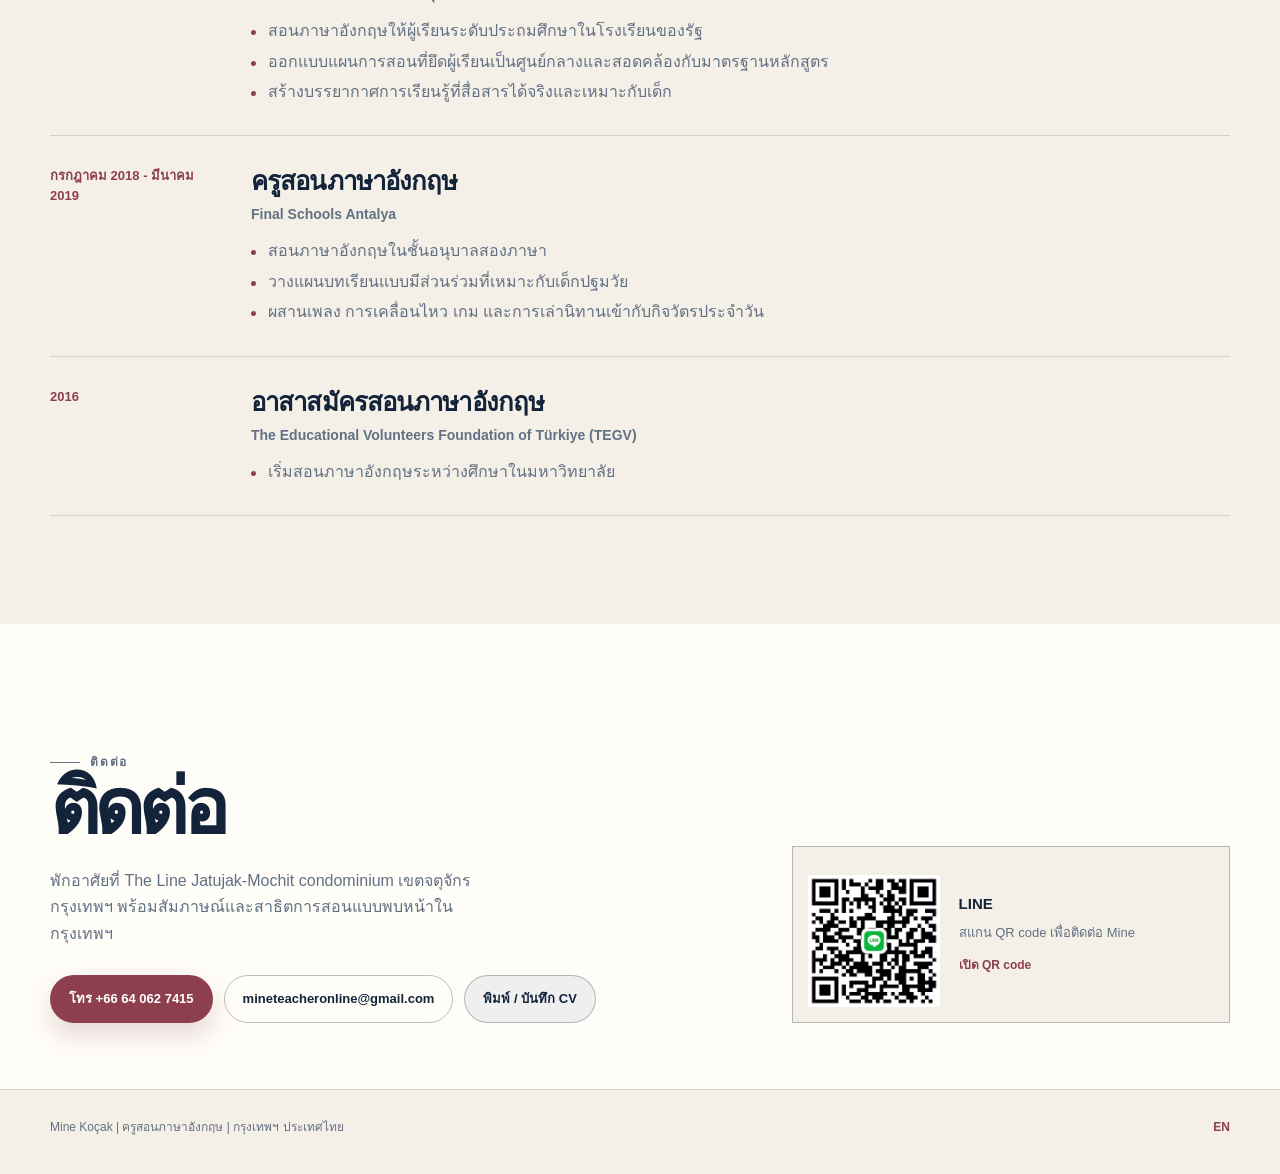
==== commit 9e82fab7: "Publish full document-led CV update" ====
--- a/th/index.html
+++ b/th/index.html
@@ -22,7 +22,7 @@
     <link rel="stylesheet" href="../styles.css">
     <script defer src="../site.js"></script>
     <script type="application/ld+json">
-      {"@context":"https://schema.org","@type":"Person","name":"Mine Koçak","jobTitle":"English Teacher","email":"mailto:mineteacheronline@gmail.com","telephone":"+66640627415","image":"https://onurhuseyinkocak.github.io/mine-kocak-english-teacher/assets/profile-photo.jpg","url":"https://onurhuseyinkocak.github.io/mine-kocak-english-teacher/th/","address":{"@type":"PostalAddress","addressLocality":"จตุจักร กรุงเทพฯ","addressCountry":"TH"},"knowsLanguage":["English","Turkish","German"],"alumniOf":{"@type":"CollegeOrUniversity","name":"Akdeniz University"}}
+      {"@context":"https://schema.org","@type":"Person","name":"Mine Koçak","jobTitle":"English Teacher","email":"mailto:mineteacheronline@gmail.com","telephone":"+66640627415","image":"https://onurhuseyinkocak.github.io/mine-kocak-english-teacher/assets/profile-photo.jpg","url":"https://onurhuseyinkocak.github.io/mine-kocak-english-teacher/th/","address":{"@type":"PostalAddress","addressLocality":"จตุจักร กรุงเทพฯ","addressCountry":"TH"},"alumniOf":{"@type":"CollegeOrUniversity","name":"Akdeniz University"}}
     </script>
     <title>Mine Koçak | ครูสอนภาษาอังกฤษ</title>
   </head>
@@ -33,31 +33,33 @@
     <div class="page-shell">
       <main id="main-content">
         <section class="hero cv-hero">
-          <div class="container hero-top"><div class="hero-copy"><p class="hero-kicker">ประวัติการทำงาน</p><h1>Mine Koçak</h1><p class="hero-role">ครูสอนภาษาอังกฤษ</p><dl class="hero-facts"><div><dt>สถานที่</dt><dd>เขตจตุจักร กรุงเทพฯ ประเทศไทย</dd></div><div><dt>ประสบการณ์</dt><dd>มากกว่า 8 ปี เริ่มตั้งแต่ปี 2016</dd></div><div><dt>ความเชี่ยวชาญ</dt><dd>การศึกษาปฐมวัยและระดับประถมศึกษา</dd></div><div><dt>คุณวุฒิ</dt><dd>TESOL มากกว่า 150 ชั่วโมง</dd></div></dl><p class="hero-availability">พร้อมสัมภาษณ์และสาธิตการสอนแบบพบหน้าในกรุงเทพฯ และจังหวัดใกล้เคียง</p><div class="hero-actions"><a class="button button-accent" href="tel:+66640627415">โทร +66 64 062 7415</a><a class="button button-quiet" href="#contact">ติดต่อ</a><button class="button button-quiet" type="button" onclick="window.print()">พิมพ์ / บันทึก CV</button></div></div><div class="hero-visual"><div class="portrait-wrap"><div class="portrait-frame"><img src="../assets/profile-photo.jpg" width="180" height="180" alt="ภาพถ่าย Mine Koçak ในชุดสูทสีแดง" fetchpriority="high"></div><div class="portrait-caption"><span><strong>ครูสอนภาษาอังกฤษ</strong>กรุงเทพฯ ประเทศไทย</span></div></div></div></div>
+          <div class="container hero-top"><div class="hero-copy"><p class="hero-kicker">ประวัติการทำงาน</p><h1>Mine Koçak</h1><p class="hero-role">ครูสอนภาษาอังกฤษ</p><dl class="hero-facts"><div><dt>สถานที่</dt><dd>เขตจตุจักร กรุงเทพฯ ประเทศไทย</dd></div><div><dt>ประสบการณ์</dt><dd>มากกว่า 8 ปี เริ่มตั้งแต่ปี 2016</dd></div><div><dt>ความเชี่ยวชาญ</dt><dd>การศึกษาปฐมวัยและระดับประถมศึกษา</dd></div><div class="hero-fact-wide"><dt>คุณวุฒิ</dt><dd><span>ปริญญาตรี สาขาการสอนภาษาอังกฤษ มหาวิทยาลัย Akdeniz หลักสูตร 4 ปี</span><span>ใบรับรอง TESOL มากกว่า 150 ชั่วโมง จาก Arizona State University, 2024</span><span>หลักสูตร Montessori 100 ชั่วโมง จาก Boğaziçi Institute, 2024</span><span>มีใบแสดงผลการศึกษา ปริญญาบัตร เอกสารตรวจสอบประวัติ passport และใบรับรองประกอบด้านล่าง</span></dd></div></dl><p class="hero-availability">พร้อมสัมภาษณ์และสาธิตการสอนแบบพบหน้าในกรุงเทพฯ</p><div class="hero-actions"><a class="button button-accent" href="tel:+66640627415">โทร +66 64 062 7415</a><a class="button button-quiet" href="#contact">ติดต่อ</a><button class="button button-quiet" type="button" onclick="window.print()">พิมพ์ / บันทึก CV</button></div></div><div class="hero-visual"><div class="portrait-wrap"><div class="portrait-frame"><img src="../assets/profile-photo.jpg" width="180" height="180" alt="ภาพถ่าย Mine Koçak ในชุดสูทสีแดง" fetchpriority="high"></div><div class="portrait-caption"><span><strong>ครูสอนภาษาอังกฤษ</strong>กรุงเทพฯ ประเทศไทย</span></div></div></div></div>
 
           <div id="documents" class="container document-block"><div class="document-block-head"><div><p class="section-kicker">เอกสาร</p><h2>ใบรับรองและเอกสารประกอบ</h2></div><p>แตะเอกสารเพื่อดูแบบเต็มหน้าจอ ใช้ลูกศรหรือปุ่มซ้ายและขวาเพื่อเปลี่ยนเอกสาร</p></div><div class="document-grid" aria-label="ใบรับรองและเอกสารประกอบ">
-            <button class="document-card" type="button" data-document-card data-document-src="../assets/documents/resume-public.jpg" data-document-title="ประวัติการทำงาน" data-document-meta="ตัวอย่างสาธารณะจาก resume ที่จัดส่ง" data-document-alt="ตัวอย่างประวัติการทำงานของ Mine Koçak"><span class="document-thumb"><img src="../assets/documents/resume-public.jpg" alt=""></span><span class="document-name">ประวัติการทำงาน</span><span class="document-meta">ตัวอย่างสาธารณะ</span></button>
-            <button class="document-card" type="button" data-document-card data-document-src="../assets/documents/diploma-public.jpg" data-document-title="ปริญญาตรี การสอนภาษาอังกฤษ" data-document-meta="Akdeniz University, 2018. ปิดบังเลขประจำตัวและลายเซ็นแล้ว" data-document-alt="ตัวอย่างปริญญาบัตรการสอนภาษาอังกฤษของ Mine Koçak ที่ปิดบังข้อมูลส่วนตัวแล้ว"><span class="document-thumb"><img src="../assets/documents/diploma-public.jpg" alt=""></span><span class="document-name">ปริญญาบัตร</span><span class="document-meta">Akdeniz University, 2018</span></button>
-            <button class="document-card" type="button" data-document-card data-document-title="ใบแสดงผลการศึกษา" data-document-meta="ไม่เผยแพร่ต้นฉบับ เนื่องจากมีข้อมูลประจำตัว รหัสตรวจสอบ และข้อมูลผลการศึกษา" ><span class="document-thumb"><img src="../assets/documents/document-private.svg" alt=""></span><span class="document-name">ใบแสดงผลการศึกษา</span><span class="document-meta">เอกสารส่วนตัว</span></button>
-            <button class="document-card" type="button" data-document-card data-document-title="เอกสารตรวจสอบประวัติอาชญากรรม" data-document-meta="ไม่เผยแพร่ต้นฉบับ เนื่องจากมีข้อมูลประจำตัวและข้อมูลทางกฎหมายที่ละเอียดอ่อน"><span class="document-thumb"><img src="../assets/documents/document-private.svg" alt=""></span><span class="document-name">ตรวจสอบประวัติอาชญากรรม</span><span class="document-meta">เอกสารส่วนตัว</span></button>
-            <button class="document-card" type="button" data-document-card data-document-src="../assets/documents/tesol-public.jpg" data-document-title="ใบรับรอง TESOL มากกว่า 150 ชั่วโมง" data-document-meta="Arizona State University, เมษายน 2024. ปิดบังเลขใบรับรองและลายเซ็นแล้ว" data-document-alt="ตัวอย่างใบรับรอง TESOL ของ Mine Koçak ที่ปิดบังข้อมูลส่วนตัวแล้ว"><span class="document-thumb"><img src="../assets/documents/tesol-public.jpg" alt=""></span><span class="document-name">ใบรับรอง TESOL</span><span class="document-meta">มากกว่า 150 ชั่วโมง, 2024</span></button>
-            <button class="document-card" type="button" data-document-card data-document-src="../assets/documents/montessori-public.jpg" data-document-title="หลักสูตร Montessori 100 ชั่วโมง" data-document-meta="Boğaziçi Institute, 15 พฤศจิกายน 2024. ปิดบังเลขระบุบุคคล QR code และลายเซ็นแล้ว" data-document-alt="ตัวอย่างใบรับรองหลักสูตร Montessori ของ Mine Koçak ที่ปิดบังข้อมูลส่วนตัวแล้ว"><span class="document-thumb"><img src="../assets/documents/montessori-public.jpg" alt=""></span><span class="document-name">หลักสูตร Montessori</span><span class="document-meta">100 ชั่วโมง, 2024</span></button>
-            <button class="document-card" type="button" data-document-card data-document-src="../assets/documents/achievement-public.jpg" data-document-title="Certificate of Achievement" data-document-meta="Alanya District Governorship, Ahenk Project, 4 มิถุนายน 2025. ปิดบังเลขประจำตัวและลายเซ็นแล้ว" data-document-alt="ตัวอย่าง Certificate of Achievement ของ Mine Koçak ที่ปิดบังข้อมูลส่วนตัวแล้ว"><span class="document-thumb"><img src="../assets/documents/achievement-public.jpg" alt=""></span><span class="document-name">Certificate of Achievement</span><span class="document-meta">Ahenk Project, 2025</span></button>
-            <button class="document-card" type="button" data-document-card data-document-src="../assets/documents/etwinning-quality-label.jpg" data-document-title="eTwinning National Quality Label" data-document-meta="โครงการ Science 4 Fun, European School Education Platform Turkey, 9 สิงหาคม 2022" data-document-alt="eTwinning National Quality Label โครงการ Science 4 Fun ของ Mine Koçak"><span class="document-thumb"><img src="../assets/documents/etwinning-quality-label.jpg" alt=""></span><span class="document-name">eTwinning Quality Label</span><span class="document-meta">Science 4 Fun, 2022</span></button>
+            <button class="document-card" type="button" data-document-card data-document-pdf="../assets/documents/mine-kocak-resume-with-qr.pdf" data-document-title="ประวัติการทำงาน" data-document-meta="Mine_Kocak_Resume_with_QR (1).pdf" data-document-alt="ประวัติการทำงานของ Mine Koçak"><span class="document-thumb"><img src="../assets/documents/mine-kocak-resume-with-qr-preview.jpg" alt=""></span><span class="document-name">ประวัติการทำงาน</span><span class="document-meta">PDF, 4 หน้า</span></button>
+            <button class="document-card" type="button" data-document-card data-document-src="../assets/documents/mine-kocak-diploma.jpeg" data-document-title="ปริญญาตรี สาขาการสอนภาษาอังกฤษ" data-document-meta="Akdeniz University, Faculty of Education, 2018" data-document-alt="ปริญญาบัตรของ Mine Koçak จาก Akdeniz University"><span class="document-thumb"><img src="../assets/documents/mine-kocak-diploma.jpeg" alt=""></span><span class="document-name">ปริญญาบัตร</span><span class="document-meta">Akdeniz University, 2018</span></button>
+            <button class="document-card" type="button" data-document-card data-document-pdf="../assets/documents/mine-kocak-academic-transcript.pdf" data-document-title="ใบแสดงผลการศึกษา" data-document-meta="Akdeniz University academic transcript" data-document-alt="ใบแสดงผลการศึกษาของ Mine Koçak"><span class="document-thumb"><img src="../assets/documents/mine-kocak-academic-transcript-preview.jpg" alt=""></span><span class="document-name">ใบแสดงผลการศึกษา</span><span class="document-meta">PDF, 4 หน้า</span></button>
+            <button class="document-card" type="button" data-document-card data-document-src="../assets/documents/mine-kocak-tesol-certificate.jpeg" data-document-title="ใบรับรอง TESOL มากกว่า 150 ชั่วโมง" data-document-meta="Arizona State University, เมษายน 2024" data-document-alt="ใบรับรอง TESOL ของ Mine Koçak"><span class="document-thumb"><img src="../assets/documents/mine-kocak-tesol-certificate.jpeg" alt=""></span><span class="document-name">ใบรับรอง TESOL</span><span class="document-meta">มากกว่า 150 ชั่วโมง, 2024</span></button>
+            <button class="document-card" type="button" data-document-card data-document-src="../assets/documents/mine-kocak-montessori-certificate.jpeg" data-document-title="หลักสูตร Montessori 100 ชั่วโมง" data-document-meta="Boğaziçi Institute, 15 พฤศจิกายน 2024" data-document-alt="ใบรับรองหลักสูตร Montessori ของ Mine Koçak"><span class="document-thumb"><img src="../assets/documents/mine-kocak-montessori-certificate.jpeg" alt=""></span><span class="document-name">หลักสูตร Montessori</span><span class="document-meta">100 ชั่วโมง, 2024</span></button>
+            <button class="document-card" type="button" data-document-card data-document-src="../assets/documents/mine-kocak-achievement-certificate.jpeg" data-document-title="Certificate of Achievement" data-document-meta="Alanya District Governorship, Ahenk Project, 4 มิถุนายน 2025" data-document-alt="Certificate of Achievement ของ Mine Koçak"><span class="document-thumb"><img src="../assets/documents/mine-kocak-achievement-certificate.jpeg" alt=""></span><span class="document-name">Certificate of Achievement</span><span class="document-meta">Ahenk Project, 2025</span></button>
+            <button class="document-card" type="button" data-document-card data-document-src="../assets/documents/mine-kocak-etwinning-quality-label.jpg" data-document-title="eTwinning National Quality Label" data-document-meta="โครงการ Science 4 Fun, European School Education Platform Turkey, 9 สิงหาคม 2022" data-document-alt="eTwinning National Quality Label โครงการ Science 4 Fun ของ Mine Koçak"><span class="document-thumb"><img src="../assets/documents/mine-kocak-etwinning-quality-label.jpg" alt=""></span><span class="document-name">eTwinning Quality Label</span><span class="document-meta">Science 4 Fun, 2022</span></button>
+            <button class="document-card" type="button" data-document-card data-document-src="../assets/documents/mine-kocak-turkish-criminal-record-preview.jpg" data-document-title="หนังสือรับรองประวัติอาชญากรรมจากตุรกี" data-document-meta="Republic of Türkiye Ministry of Justice, 4 พฤษภาคม 2026" data-document-alt="หนังสือรับรองประวัติอาชญากรรมจากตุรกีของ Mine Koçak"><span class="document-thumb"><img src="../assets/documents/mine-kocak-turkish-criminal-record-preview.jpg" alt=""></span><span class="document-name">Turkish Criminal Record</span><span class="document-meta">4 พฤษภาคม 2026</span></button>
+            <button class="document-card" type="button" data-document-card data-document-src="../assets/documents/mine-kocak-thai-police-check-preview.jpg" data-document-title="Thai Police Check" data-document-meta="เอกสารตรวจสอบประวัติจากไทย จัดส่งเมื่อ 23 กรกฎาคม 2026" data-document-alt="Thai Police Check ของ Mine Koçak"><span class="document-thumb"><img src="../assets/documents/mine-kocak-thai-police-check-preview.jpg" alt=""></span><span class="document-name">Thai Police Check</span><span class="document-meta">23 กรกฎาคม 2026</span></button>
+            <button class="document-card" type="button" data-document-card data-document-src="../assets/documents/mine-kocak-passport-preview.jpg" data-document-title="Passport" data-document-meta="เอกสาร passport จัดส่งเมื่อ 23 กรกฎาคม 2026" data-document-alt="Passport document ของ Mine Koçak"><span class="document-thumb"><img src="../assets/documents/mine-kocak-passport-preview.jpg" alt=""></span><span class="document-name">Passport</span><span class="document-meta">หน้าเดียว</span></button>
           </div></div>
 
           <div class="container hero-video"><div class="document-block-head"><div><p class="section-kicker">วิดีโอแนะนำตัว</p><h2>Mine Koçak</h2></div><p>ใช้ปุ่มควบคุมของวิดีโอเพื่อรับชม</p></div><div class="inline-video"><iframe src="https://www.youtube-nocookie.com/embed/Rat-CJzBnJg?rel=0&modestbranding=1" title="วิดีโอแนะนำตัวของ Mine Koçak" loading="lazy" allow="accelerometer; clipboard-write; encrypted-media; gyroscope; picture-in-picture" allowfullscreen></iframe></div></div>
         </section>
 
-        <section id="profile" class="profile-section"><div class="container"><div class="section-head"><p class="section-kicker">ประวัติการทำงาน</p><h2>ประวัติการทำงาน</h2></div><div class="profile-grid"><div class="profile-copy"><p>ครูสอนภาษาอังกฤษที่มีประสบการณ์ด้านการศึกษาปฐมวัยและระดับประถมศึกษา ชั้นเรียนอนุบาลสองภาษา โรงเรียนของรัฐ และการสอนแนวมอนเตสซอรี</p><p>ทักษะการสอนประกอบด้วยการวางแผนบทเรียนที่ยึดผู้เรียนเป็นศูนย์กลาง การเรียนรู้เพื่อการสื่อสารและผ่านการเล่น เกม การเคลื่อนไหว ละคร เพลง การเล่านิทาน แผนการเรียนรู้เฉพาะบุคคล การจัดการชั้นเรียน และการให้คำแนะนำครู</p></div><aside class="callout"><h3>ภาษา</h3><p>English: คล่อง<br>Turkish: คล่อง, ภาษาแม่<br>German: ระดับเริ่มต้น</p></aside></div></div></section>
+        <section id="profile" class="profile-section"><div class="container"><div class="section-head"><h2>ประวัติการทำงาน</h2></div><div class="profile-copy profile-copy-wide"><p>ครูสอนภาษาอังกฤษที่มีประสบการณ์ด้านการศึกษาปฐมวัยและระดับประถมศึกษา ชั้นเรียนอนุบาลสองภาษา โรงเรียนของรัฐ และการสอนแนวมอนเตสซอรี</p><p>ทักษะการสอนประกอบด้วยการวางแผนบทเรียนที่ยึดผู้เรียนเป็นศูนย์กลาง การเรียนรู้เพื่อการสื่อสารและผ่านการเล่น เกม การเคลื่อนไหว ละคร เพลง การเล่านิทาน แผนการเรียนรู้เฉพาะบุคคล การจัดการชั้นเรียน และการให้คำแนะนำครู</p></div></div></section>
 
         <section id="experience" class="experience-section"><div class="container"><div class="section-head"><p class="section-kicker">ประสบการณ์</p><h2>ประสบการณ์การสอน</h2></div><div class="timeline"><article class="timeline-item"><div class="timeline-date">พฤษภาคม 2025 - พฤษภาคม 2026</div><div class="timeline-content"><h3>ผู้ร่วมก่อตั้งและผู้ประสานงาน</h3><p class="organization">เวิร์กช็อปภาษาอังกฤษแนวมอนเตสซอรี Make &amp; Talk</p><ul><li>สอนภาษาอังกฤษผ่านการลงมือทำและการสื่อสารในชีวิตจริง</li><li>ให้คำแนะนำและฝึกอบรมครูด้านการวางแผนบทเรียนและการจัดการชั้นเรียน</li><li>ดูแลทีมการสอนและสนับสนุนคุณภาพการศึกษา</li></ul></div></article><article class="timeline-item"><div class="timeline-date">เมษายน 2019 - มิถุนายน 2026</div><div class="timeline-content"><h3>ครูสอนภาษาอังกฤษ</h3><p class="organization">กระทรวงศึกษาธิการ ประเทศตุรกี</p><ul><li>สอนภาษาอังกฤษให้ผู้เรียนระดับประถมศึกษาในโรงเรียนของรัฐ</li><li>ออกแบบแผนการสอนที่ยึดผู้เรียนเป็นศูนย์กลางและสอดคล้องกับมาตรฐานหลักสูตร</li><li>สร้างบรรยากาศการเรียนรู้ที่สื่อสารได้จริงและเหมาะกับเด็ก</li></ul></div></article><article class="timeline-item"><div class="timeline-date">กรกฎาคม 2018 - มีนาคม 2019</div><div class="timeline-content"><h3>ครูสอนภาษาอังกฤษ</h3><p class="organization">Final Schools Antalya</p><ul><li>สอนภาษาอังกฤษในชั้นอนุบาลสองภาษา</li><li>วางแผนบทเรียนแบบมีส่วนร่วมที่เหมาะกับเด็กปฐมวัย</li><li>ผสานเพลง การเคลื่อนไหว เกม และการเล่านิทานเข้ากับกิจวัตรประจำวัน</li></ul></div></article><article class="timeline-item"><div class="timeline-date">2016</div><div class="timeline-content"><h3>อาสาสมัครสอนภาษาอังกฤษ</h3><p class="organization">The Educational Volunteers Foundation of Türkiye (TEGV)</p><ul><li>เริ่มสอนภาษาอังกฤษระหว่างศึกษาในมหาวิทยาลัย</li></ul></div></article></div></div></section>
 
-        <section id="contact" class="contact-section"><div class="container contact-layout"><div class="contact-copy"><p class="section-kicker">ติดต่อ</p><h2>ติดต่อ</h2><p>พักอาศัยที่ The Line Jatujak-Mochit condominium เขตจตุจักร กรุงเทพฯ พร้อมสัมภาษณ์และสาธิตการสอนแบบพบหน้าในกรุงเทพฯ และจังหวัดใกล้เคียง</p><div class="contact-actions"><a class="button button-accent" href="tel:+66640627415">โทร +66 64 062 7415</a><a class="button button-quiet" href="mailto:mineteacheronline@gmail.com">mineteacheronline@gmail.com</a><button class="button button-quiet" type="button" onclick="window.print()">พิมพ์ / บันทึก CV</button></div></div><div class="line-card"><a href="../assets/line-qr.jpg" target="_blank" rel="noopener" download="mine-kocak-line-qr.jpg"><img src="../assets/line-qr.jpg" width="900" height="900" alt="LINE QR code สำหรับติดต่อ Mine Koçak"></a><div><strong>LINE</strong><p>สแกน QR code เพื่อติดต่อ Mine</p><a href="../assets/line-qr.jpg" target="_blank" rel="noopener" download="mine-kocak-line-qr.jpg">เปิด QR code</a></div></div></div></section>
+        <section id="contact" class="contact-section"><div class="container contact-layout"><div class="contact-copy"><p class="section-kicker">ติดต่อ</p><h2>ติดต่อ</h2><p>พักอาศัยที่ The Line Jatujak-Mochit condominium เขตจตุจักร กรุงเทพฯ พร้อมสัมภาษณ์และสาธิตการสอนแบบพบหน้าในกรุงเทพฯ</p><div class="contact-actions"><a class="button button-accent" href="tel:+66640627415">โทร +66 64 062 7415</a><a class="button button-quiet" href="mailto:mineteacheronline@gmail.com">mineteacheronline@gmail.com</a><button class="button button-quiet" type="button" onclick="window.print()">พิมพ์ / บันทึก CV</button></div></div><div class="line-card"><a href="../assets/line-qr.jpg" target="_blank" rel="noopener" download="mine-kocak-line-qr.jpg"><img src="../assets/line-qr.jpg" width="900" height="900" alt="LINE QR code สำหรับติดต่อ Mine Koçak"></a><div><strong>LINE</strong><p>สแกน QR code เพื่อติดต่อ Mine</p><a href="../assets/line-qr.jpg" target="_blank" rel="noopener" download="mine-kocak-line-qr.jpg">เปิด QR code</a></div></div></div></section>
       </main>
       <footer class="site-footer"><div class="container footer-inner"><span>Mine Koçak | ครูสอนภาษาอังกฤษ | กรุงเทพฯ ประเทศไทย</span><span><a href="../en/" data-language="en">EN</a></span></div></footer>
     </div>
 
-    <dialog id="document-dialog" aria-labelledby="document-dialog-title"><div class="document-dialog-inner"><button class="document-dialog-close" type="button" data-document-close aria-label="ปิดเอกสาร">×</button><button class="document-nav document-nav-prev" type="button" data-document-prev aria-label="เอกสารก่อนหน้า">‹</button><button class="document-nav document-nav-next" type="button" data-document-next aria-label="เอกสารถัดไป">›</button><div class="document-dialog-head"><div><h2 id="document-dialog-title">เอกสาร</h2><p id="document-dialog-meta"></p></div><span id="document-dialog-counter" aria-live="polite"></span></div><div class="document-dialog-stage"><img id="document-dialog-image" alt=""><div id="document-private-view" hidden><strong>เอกสารส่วนตัว</strong><span>ไม่เผยแพร่ต้นฉบับ เนื่องจากมีข้อมูลส่วนบุคคลที่ละเอียดอ่อน</span></div></div></div></dialog>
+    <dialog id="document-dialog" aria-labelledby="document-dialog-title"><div class="document-dialog-inner"><button class="document-dialog-close" type="button" data-document-close aria-label="ปิดเอกสาร">×</button><button class="document-nav document-nav-prev" type="button" data-document-prev aria-label="เอกสารก่อนหน้า">‹</button><button class="document-nav document-nav-next" type="button" data-document-next aria-label="เอกสารถัดไป">›</button><div class="document-dialog-head"><div><h2 id="document-dialog-title">เอกสาร</h2><p id="document-dialog-meta"></p></div><span id="document-dialog-counter" aria-live="polite"></span></div><div class="document-dialog-stage"><img id="document-dialog-image" alt=""><iframe id="document-dialog-pdf" title="ตัวอย่างเอกสาร" hidden></iframe></div></div></dialog>
   </body>
 </html>
--- a/styles.css
+++ b/styles.css
@@ -572,57 +572,59 @@
 /* CV layout revision: direct, document-led, and intentionally restrained. */
 .cv-hero {
   min-height: 0;
-  padding: 54px 0 72px;
+  padding: 30px 0 56px;
   border-bottom: 1px solid var(--line);
 }
 
 .cv-hero::before { display: none; }
-.hero-top { display: grid; grid-template-columns: minmax(0, 1fr) 300px; gap: clamp(48px, 9vw, 130px); align-items: start; }
-.cv-hero .hero-copy { padding-top: 12px; }
-.cv-hero h1 { max-width: none; font-size: clamp(3.4rem, 7vw, 6rem); line-height: 0.98; }
-.cv-hero .hero-role { margin: 14px 0 0; color: var(--ink); font-family: var(--sans); font-size: clamp(1.4rem, 2.5vw, 2rem); font-style: normal; font-weight: 700; }
-.hero-facts { display: grid; grid-template-columns: repeat(2, minmax(0, 1fr)); gap: 18px 34px; max-width: 670px; margin: 30px 0 0; }
+.hero-top { display: grid; grid-template-columns: minmax(0, 1fr) 300px; gap: clamp(38px, 7vw, 92px); align-items: start; }
+.cv-hero .hero-copy { padding-top: 4px; }
+.cv-hero h1 { max-width: none; font-size: clamp(2.9rem, 5.6vw, 4.8rem); line-height: 0.98; }
+.cv-hero .hero-role { margin: 10px 0 0; color: var(--ink); font-family: var(--sans); font-size: clamp(1.25rem, 2vw, 1.7rem); font-style: normal; font-weight: 700; }
+.hero-facts { display: grid; grid-template-columns: repeat(2, minmax(0, 1fr)); gap: 13px 28px; max-width: 670px; margin: 22px 0 0; }
 .hero-facts div { padding-top: 10px; border-top: 1px solid var(--line-strong); }
+.hero-facts .hero-fact-wide { grid-column: 1 / -1; }
 .hero-facts dt { color: var(--muted); font-size: 11px; font-weight: 800; letter-spacing: 0.1em; text-transform: uppercase; }
 .hero-facts dd { margin: 5px 0 0; color: var(--ink); font-size: 14px; font-weight: 700; line-height: 1.45; }
-.hero-availability { max-width: 580px; margin: 25px 0 0; color: var(--muted); font-size: 15px; }
-.cv-hero .hero-actions { margin-top: 25px; }
-.cv-hero .hero-visual { padding-top: 18px; }
+.hero-facts dd span { display: block; }
+.hero-facts dd span + span { margin-top: 3px; }
+.hero-availability { max-width: 580px; margin: 18px 0 0; color: var(--muted); font-size: 15px; }
+.cv-hero .hero-actions { margin-top: 18px; }
+.cv-hero .hero-visual { padding-top: 10px; }
 .cv-hero .portrait-wrap { width: min(100%, 300px); }
-.cv-hero .portrait-wrap::before { inset: 18px -18px -18px 18px; }
-.cv-hero .portrait-frame { padding: 10px; }
-.cv-hero .portrait-frame img { width: 100%; aspect-ratio: 1; }
+.cv-hero .portrait-wrap::before { inset: 18px -18px -18px 18px; border-radius: 18px; }
+.cv-hero .portrait-frame { padding: 10px; border-radius: 18px; }
+.cv-hero .portrait-frame img { width: 100%; aspect-ratio: 3 / 4; border-radius: 12px; object-fit: contain; object-position: center; background: #f2eee5; }
 .cv-hero .portrait-caption { grid-template-columns: 1fr; margin-top: 14px; }
 .cv-hero .portrait-caption span:last-child { display: none; }
 
-.document-block { margin-top: 74px; padding-top: 28px; border-top: 1px solid var(--line-strong); }
+.document-block { margin-top: 44px; padding-top: 24px; border-top: 1px solid var(--line-strong); }
 .document-block-head { display: flex; align-items: end; justify-content: space-between; gap: 36px; margin-bottom: 25px; }
 .document-block-head h2 { margin: 0; font-size: clamp(1.65rem, 3vw, 2.35rem); letter-spacing: -0.05em; line-height: 1.05; }
 .document-block-head > p { max-width: 400px; margin: 0; color: var(--muted); font-size: 13px; line-height: 1.55; }
 .document-block .section-kicker { margin-bottom: 12px; }
-.document-grid { display: grid; grid-template-columns: repeat(4, minmax(0, 1fr)); gap: 16px; }
+.document-grid { display: grid; grid-template-columns: repeat(5, minmax(0, 1fr)); gap: 14px; }
 .document-card { display: block; min-width: 0; padding: 0 0 14px; border: 1px solid var(--line); border-radius: 0; background: var(--surface); color: var(--ink); cursor: pointer; font: inherit; text-align: left; transition: border-color 160ms ease-out, transform 160ms ease-out, box-shadow 160ms ease-out; }
 .document-card:hover, .document-card:focus-visible { border-color: var(--accent); box-shadow: var(--shadow-soft); transform: translateY(-2px); }
-.document-thumb { display: block; aspect-ratio: 1.34 / 1; padding: 8px; background: #ece8df; }
+.document-thumb { display: block; aspect-ratio: 1.28 / 1; padding: 7px; background: #ece8df; }
 .document-thumb img { width: 100%; height: 100%; object-fit: contain; }
 .document-name { display: block; margin: 12px 13px 0; font-size: 13px; font-weight: 800; line-height: 1.25; }
 .document-meta { display: block; margin: 5px 13px 0; color: var(--muted); font-size: 11px; line-height: 1.35; }
 .hero-video { margin-top: 74px; padding-top: 28px; border-top: 1px solid var(--line-strong); }
-.inline-video { width: min(820px, 100%); background: #000; box-shadow: var(--shadow-soft); }
+.inline-video { width: min(820px, 100%); margin-inline: auto; background: #000; box-shadow: var(--shadow-soft); }
 .inline-video iframe { display: block; width: 100%; aspect-ratio: 16 / 9; border: 0; }
+.profile-copy-wide { max-width: 820px; }
 
 #document-dialog { width: 100vw; max-width: none; height: 100dvh; max-height: none; margin: 0; padding: 0; border: 0; border-radius: 0; background: var(--navy); color: #f5f1e8; }
 #document-dialog::backdrop { background: rgba(7, 15, 26, 0.92); }
-.document-dialog-inner { position: relative; display: grid; grid-template-rows: auto minmax(0, 1fr); height: 100%; padding: 24px 90px 30px; }
-.document-dialog-head { display: flex; align-items: start; justify-content: space-between; gap: 20px; min-height: 72px; }
+.document-dialog-inner { position: relative; height: 100%; padding: 0; }
+.document-dialog-head { position: absolute; top: 14px; right: 92px; left: 92px; z-index: 3; display: flex; align-items: start; justify-content: space-between; gap: 20px; min-height: 0; padding: 9px 13px; border: 1px solid rgba(245, 241, 232, 0.18); background: rgba(12, 23, 37, 0.86); box-shadow: 0 14px 40px rgba(0, 0, 0, 0.24); backdrop-filter: blur(14px); -webkit-backdrop-filter: blur(14px); }
 .document-dialog-head h2 { margin: 0; color: #f5f1e8; font-size: clamp(1.15rem, 2.2vw, 1.7rem); line-height: 1.2; }
 .document-dialog-head p { max-width: 720px; margin: 7px 0 0; color: rgba(245, 241, 232, 0.7); font-size: 12px; line-height: 1.45; }
 #document-dialog-counter { color: #d58c8c; font-size: 13px; font-weight: 800; white-space: nowrap; }
-.document-dialog-stage { display: grid; place-items: center; min-height: 0; padding: 20px 0; }
-.document-dialog-stage img { width: auto; max-width: 100%; height: auto; max-height: 100%; object-fit: contain; }
-#document-private-view { display: grid; gap: 10px; width: min(440px, 100%); padding: 42px; border: 1px solid rgba(245, 241, 232, 0.26); text-align: center; }
-#document-private-view strong { color: #f5f1e8; font-size: 20px; }
-#document-private-view span { color: rgba(245, 241, 232, 0.7); font-size: 13px; line-height: 1.6; }
+.document-dialog-stage { display: grid; place-items: center; width: 100%; height: 100%; min-height: 0; padding: 0; }
+.document-dialog-stage img { width: auto; max-width: calc(100vw - 118px); height: auto; max-height: calc(100dvh - 28px); object-fit: contain; }
+.document-dialog-stage iframe { width: 100%; height: 100%; min-height: 0; border: 0; background: #fff; }
 .document-dialog-close, .document-nav { position: absolute; z-index: 2; display: grid; place-items: center; border: 1px solid rgba(245, 241, 232, 0.45); background: rgba(12, 23, 37, 0.8); color: #f5f1e8; cursor: pointer; }
 .document-dialog-close { top: 21px; right: 24px; width: 42px; height: 42px; border-radius: 50%; font-size: 25px; line-height: 1; }
 .document-nav { top: 50%; width: 48px; height: 72px; margin-top: -36px; border-radius: 4px; font-size: 46px; font-weight: 300; line-height: 1; }
@@ -633,8 +635,8 @@
 @media (max-width: 900px) {
   .hero-top { grid-template-columns: 1fr; gap: 38px; }
   .cv-hero .hero-visual { padding-top: 0; }
-  .document-grid { grid-template-columns: repeat(2, minmax(0, 1fr)); }
-  .document-dialog-inner { padding-right: 76px; padding-left: 76px; }
+  .document-grid { grid-template-columns: repeat(3, minmax(0, 1fr)); }
+  .document-dialog-head { right: 76px; left: 76px; }
 }
 
 @media (max-width: 700px) {
@@ -643,7 +645,8 @@
   .document-block, .hero-video { margin-top: 50px; }
   .document-block-head { display: block; }
   .document-block-head > p { margin-top: 13px; }
-  .document-dialog-inner { padding: 20px 56px 20px; }
+  .document-grid { grid-template-columns: repeat(2, minmax(0, 1fr)); }
+  .document-dialog-head { top: 14px; right: 56px; left: 56px; }
   .document-dialog-close { top: 18px; right: 14px; }
   .document-nav { width: 38px; height: 60px; margin-top: -30px; font-size: 38px; }
   .document-nav-prev { left: 9px; }
@@ -655,7 +658,7 @@
   .document-name { margin-right: 9px; margin-left: 9px; font-size: 11px; }
   .document-meta { margin-right: 9px; margin-left: 9px; font-size: 10px; }
   .document-thumb { padding: 5px; }
-  .document-dialog-inner { padding-right: 48px; padding-left: 48px; }
+  .document-dialog-head { right: 48px; left: 48px; }
 }
 
 @media print {
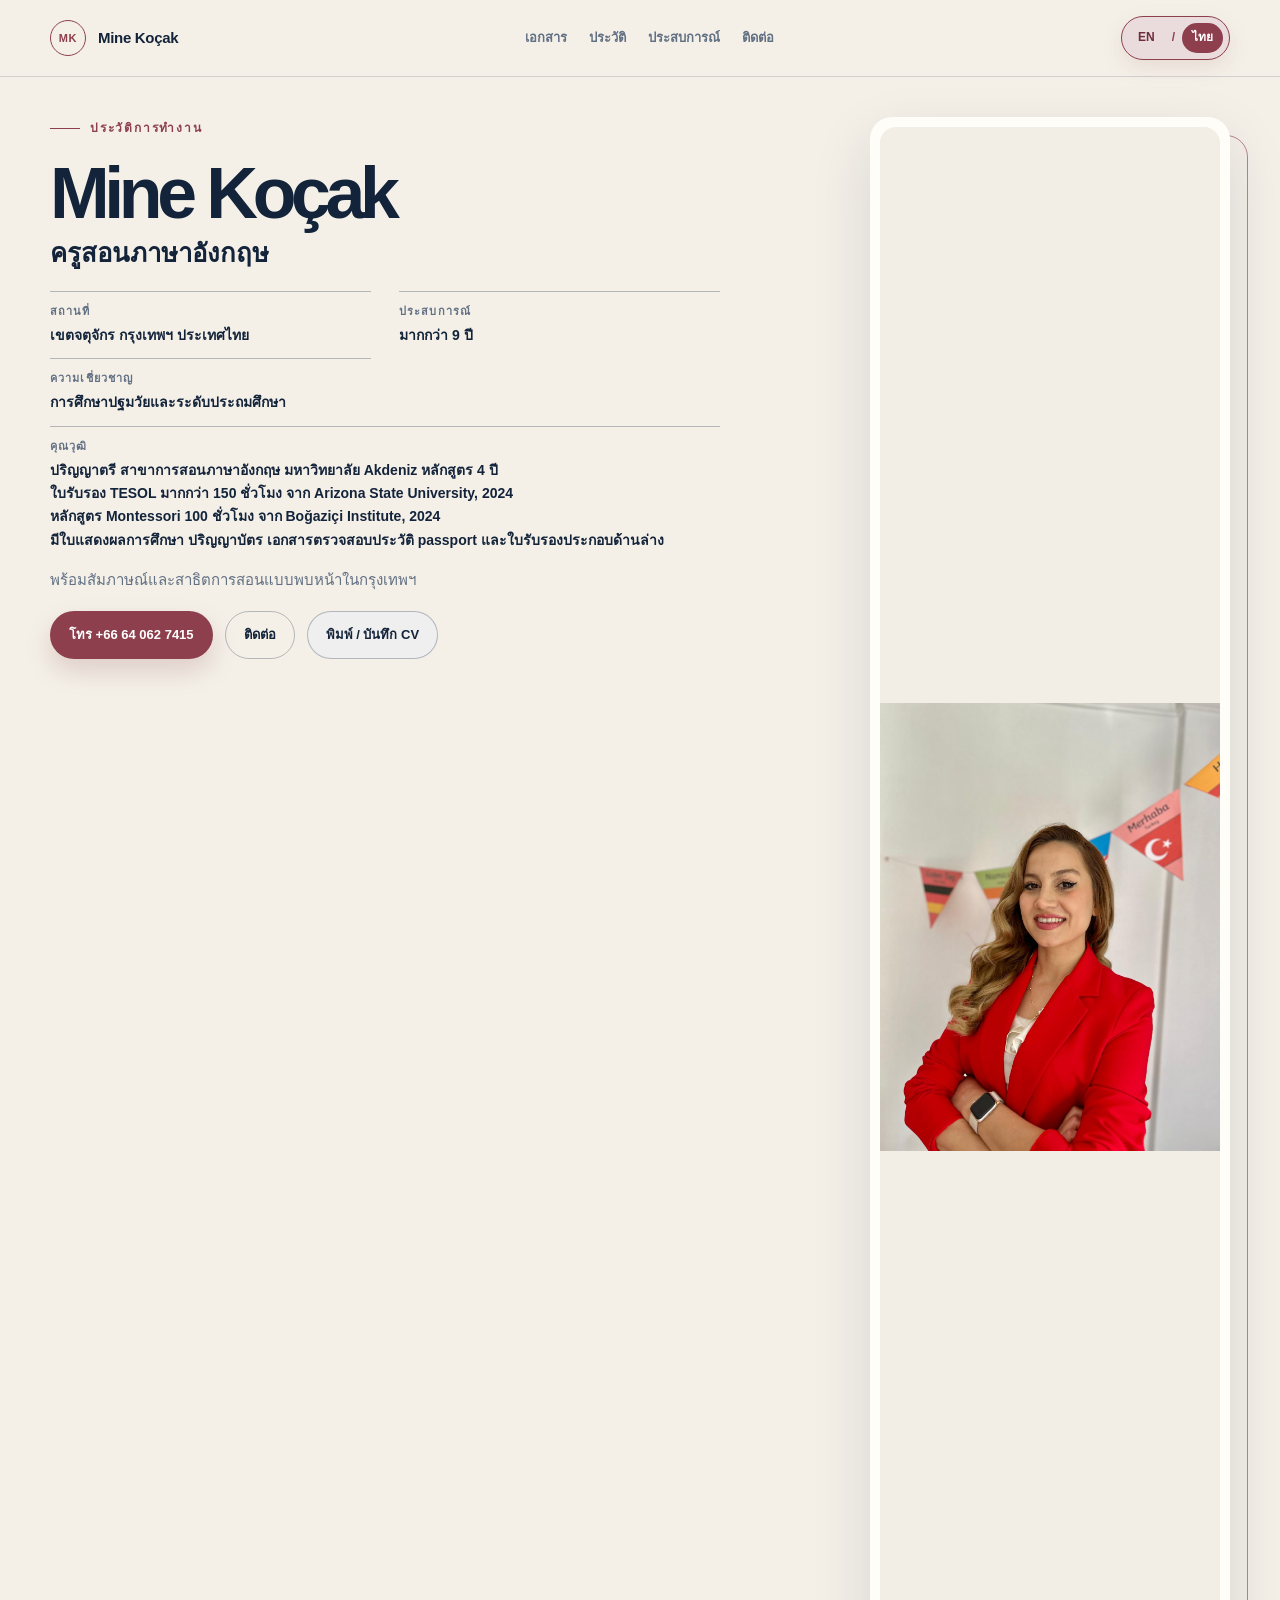
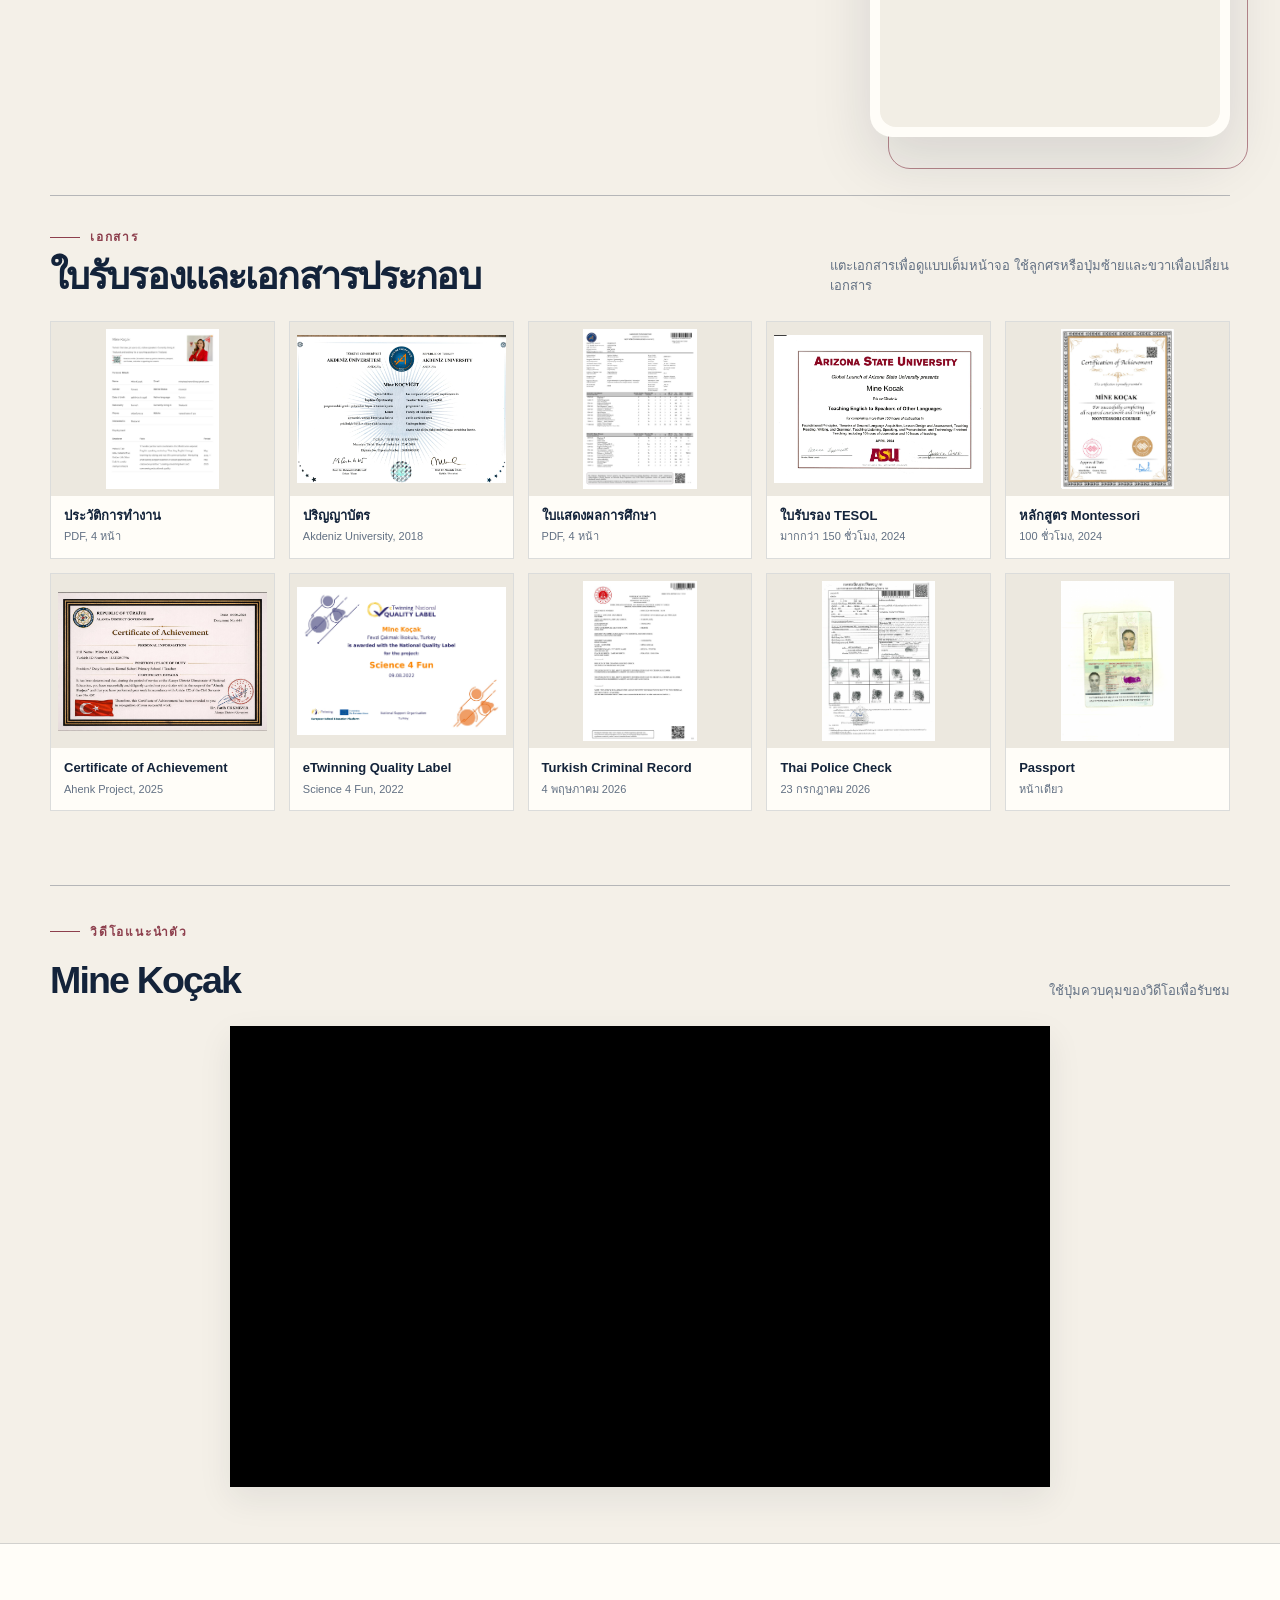
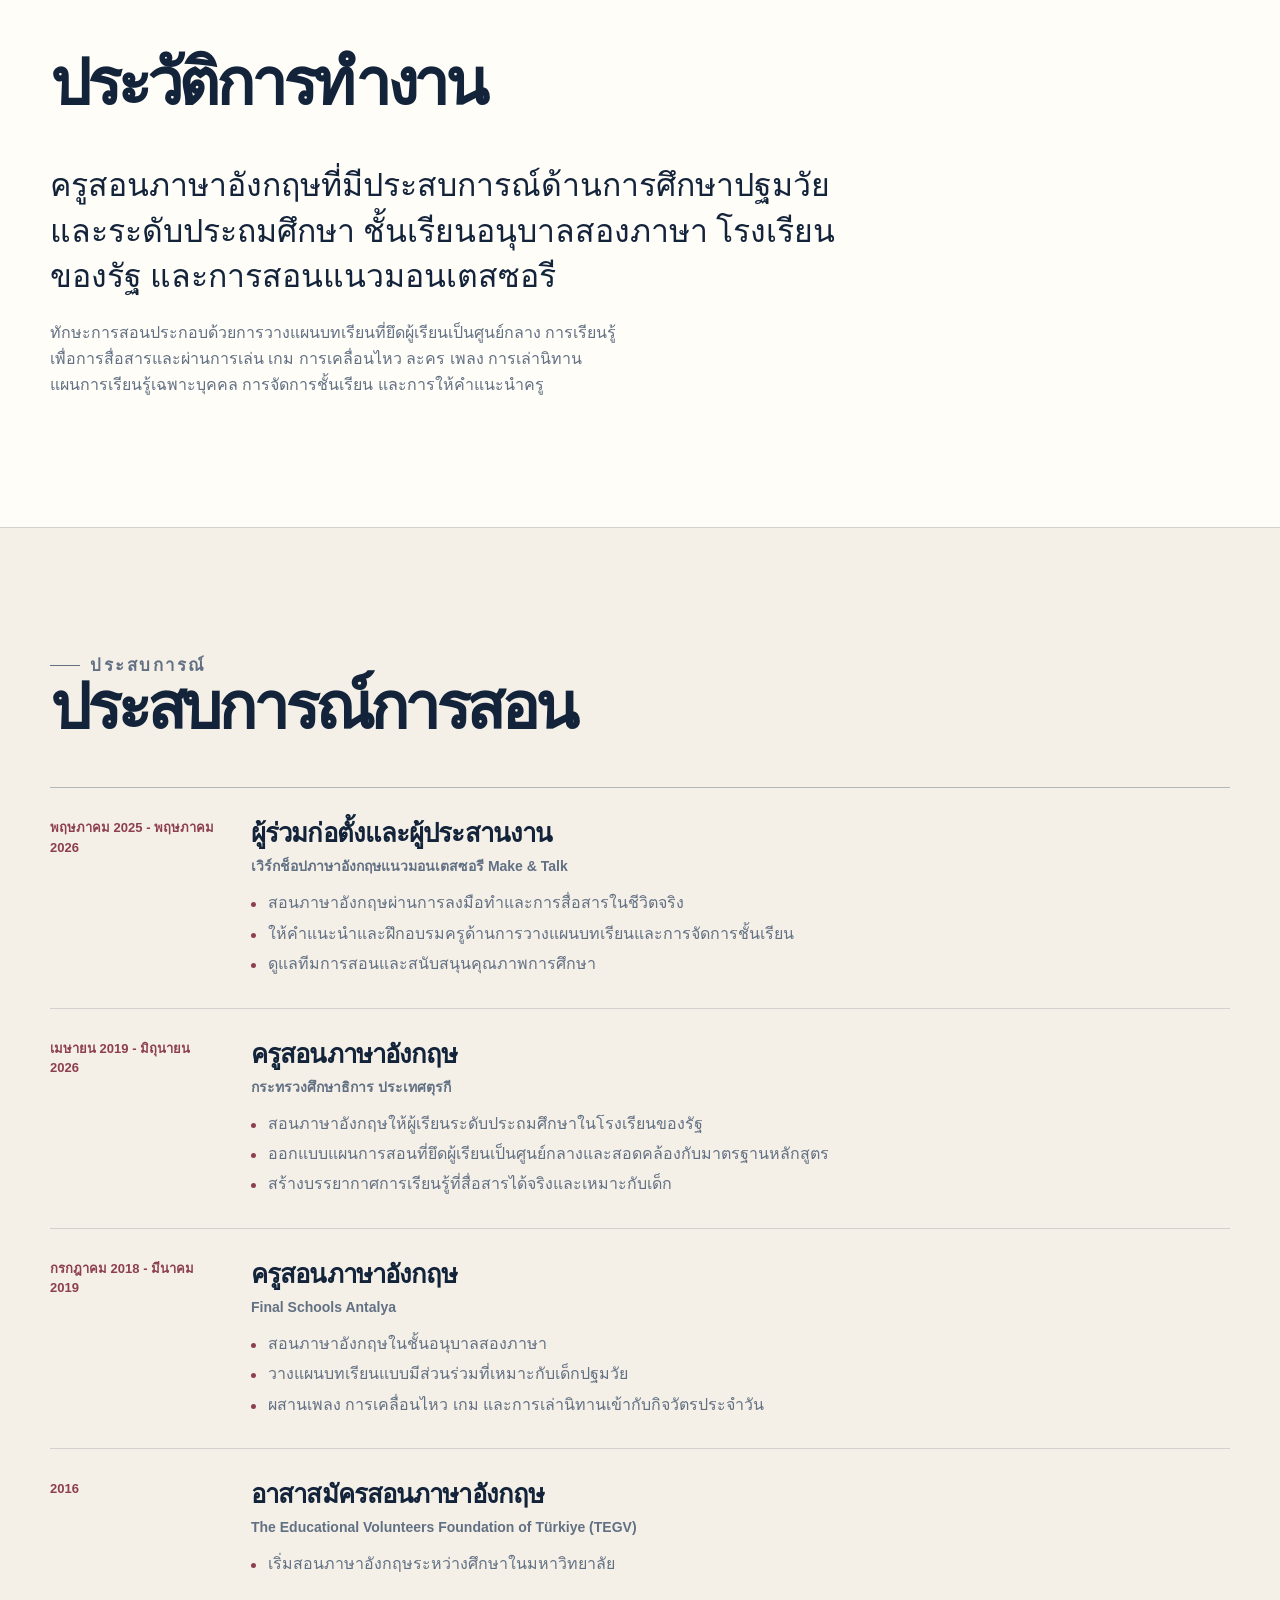
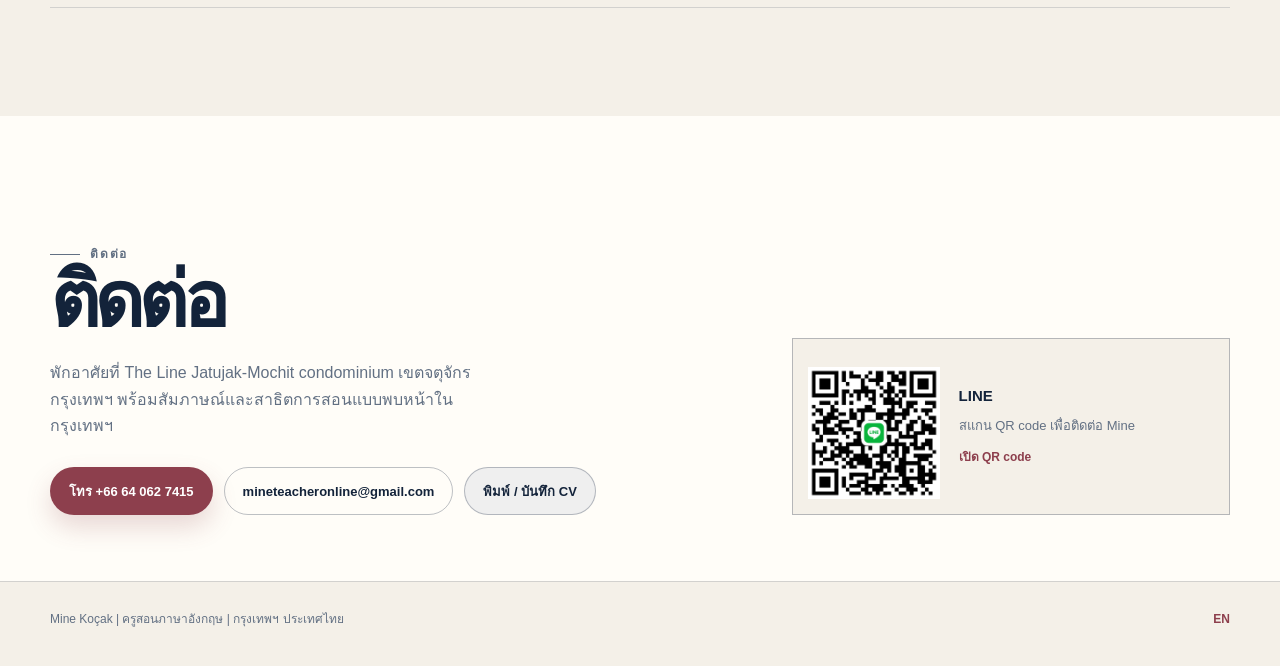
==== commit 0c5d907e: "Update CV portrait and document viewer" ====
--- a/th/index.html
+++ b/th/index.html
@@ -18,11 +18,11 @@
     <link rel="alternate" hreflang="x-default" href="https://onurhuseyinkocak.github.io/mine-kocak-english-teacher/">
     <link rel="icon" href="../favicon.svg" type="image/svg+xml">
     <link rel="manifest" href="../site.webmanifest">
-    <link rel="preload" as="image" href="../assets/profile-photo.jpg">
+    <link rel="preload" as="image" href="../assets/mine-kocak-portrait-2026.jpeg">
     <link rel="stylesheet" href="../styles.css">
     <script defer src="../site.js"></script>
     <script type="application/ld+json">
-      {"@context":"https://schema.org","@type":"Person","name":"Mine Koçak","jobTitle":"English Teacher","email":"mailto:mineteacheronline@gmail.com","telephone":"+66640627415","image":"https://onurhuseyinkocak.github.io/mine-kocak-english-teacher/assets/profile-photo.jpg","url":"https://onurhuseyinkocak.github.io/mine-kocak-english-teacher/th/","address":{"@type":"PostalAddress","addressLocality":"จตุจักร กรุงเทพฯ","addressCountry":"TH"},"alumniOf":{"@type":"CollegeOrUniversity","name":"Akdeniz University"}}
+      {"@context":"https://schema.org","@type":"Person","name":"Mine Koçak","jobTitle":"English Teacher","email":"mailto:mineteacheronline@gmail.com","telephone":"+66640627415","image":"https://onurhuseyinkocak.github.io/mine-kocak-english-teacher/assets/mine-kocak-portrait-2026.jpeg","url":"https://onurhuseyinkocak.github.io/mine-kocak-english-teacher/th/","address":{"@type":"PostalAddress","addressLocality":"จตุจักร กรุงเทพฯ","addressCountry":"TH"},"alumniOf":{"@type":"CollegeOrUniversity","name":"Akdeniz University"}}
     </script>
     <title>Mine Koçak | ครูสอนภาษาอังกฤษ</title>
   </head>
@@ -33,7 +33,7 @@
     <div class="page-shell">
       <main id="main-content">
         <section class="hero cv-hero">
-          <div class="container hero-top"><div class="hero-copy"><p class="hero-kicker">ประวัติการทำงาน</p><h1>Mine Koçak</h1><p class="hero-role">ครูสอนภาษาอังกฤษ</p><dl class="hero-facts"><div><dt>สถานที่</dt><dd>เขตจตุจักร กรุงเทพฯ ประเทศไทย</dd></div><div><dt>ประสบการณ์</dt><dd>มากกว่า 8 ปี เริ่มตั้งแต่ปี 2016</dd></div><div><dt>ความเชี่ยวชาญ</dt><dd>การศึกษาปฐมวัยและระดับประถมศึกษา</dd></div><div class="hero-fact-wide"><dt>คุณวุฒิ</dt><dd><span>ปริญญาตรี สาขาการสอนภาษาอังกฤษ มหาวิทยาลัย Akdeniz หลักสูตร 4 ปี</span><span>ใบรับรอง TESOL มากกว่า 150 ชั่วโมง จาก Arizona State University, 2024</span><span>หลักสูตร Montessori 100 ชั่วโมง จาก Boğaziçi Institute, 2024</span><span>มีใบแสดงผลการศึกษา ปริญญาบัตร เอกสารตรวจสอบประวัติ passport และใบรับรองประกอบด้านล่าง</span></dd></div></dl><p class="hero-availability">พร้อมสัมภาษณ์และสาธิตการสอนแบบพบหน้าในกรุงเทพฯ</p><div class="hero-actions"><a class="button button-accent" href="tel:+66640627415">โทร +66 64 062 7415</a><a class="button button-quiet" href="#contact">ติดต่อ</a><button class="button button-quiet" type="button" onclick="window.print()">พิมพ์ / บันทึก CV</button></div></div><div class="hero-visual"><div class="portrait-wrap"><div class="portrait-frame"><img src="../assets/profile-photo.jpg" width="180" height="180" alt="ภาพถ่าย Mine Koçak ในชุดสูทสีแดง" fetchpriority="high"></div><div class="portrait-caption"><span><strong>ครูสอนภาษาอังกฤษ</strong>กรุงเทพฯ ประเทศไทย</span></div></div></div></div>
+          <div class="container hero-top"><div class="hero-copy"><p class="hero-kicker">ประวัติการทำงาน</p><h1>Mine Koçak</h1><p class="hero-role">ครูสอนภาษาอังกฤษ</p><dl class="hero-facts"><div><dt>สถานที่</dt><dd>เขตจตุจักร กรุงเทพฯ ประเทศไทย</dd></div><div><dt>ประสบการณ์</dt><dd>มากกว่า 9 ปี</dd></div><div><dt>ความเชี่ยวชาญ</dt><dd>การศึกษาปฐมวัยและระดับประถมศึกษา</dd></div><div class="hero-fact-wide"><dt>คุณวุฒิ</dt><dd><span>ปริญญาตรี สาขาการสอนภาษาอังกฤษ มหาวิทยาลัย Akdeniz หลักสูตร 4 ปี</span><span>ใบรับรอง TESOL มากกว่า 150 ชั่วโมง จาก Arizona State University, 2024</span><span>หลักสูตร Montessori 100 ชั่วโมง จาก Boğaziçi Institute, 2024</span><span>มีใบแสดงผลการศึกษา ปริญญาบัตร เอกสารตรวจสอบประวัติ passport และใบรับรองประกอบด้านล่าง</span></dd></div></dl><p class="hero-availability">พร้อมสัมภาษณ์และสาธิตการสอนแบบพบหน้าในกรุงเทพฯ</p><div class="hero-actions"><a class="button button-accent" href="tel:+66640627415">โทร +66 64 062 7415</a><a class="button button-quiet" href="#contact">ติดต่อ</a><button class="button button-quiet" type="button" onclick="window.print()">พิมพ์ / บันทึก CV</button></div></div><div class="hero-visual"><div class="portrait-wrap"><div class="portrait-frame"><img src="../assets/mine-kocak-portrait-2026.jpeg" width="1213" height="1600" alt="ภาพถ่าย Mine Koçak" fetchpriority="high"></div><div class="portrait-caption"><span><strong>ครูสอนภาษาอังกฤษ</strong>กรุงเทพฯ ประเทศไทย</span></div></div></div></div>
 
           <div id="documents" class="container document-block"><div class="document-block-head"><div><p class="section-kicker">เอกสาร</p><h2>ใบรับรองและเอกสารประกอบ</h2></div><p>แตะเอกสารเพื่อดูแบบเต็มหน้าจอ ใช้ลูกศรหรือปุ่มซ้ายและขวาเพื่อเปลี่ยนเอกสาร</p></div><div class="document-grid" aria-label="ใบรับรองและเอกสารประกอบ">
             <button class="document-card" type="button" data-document-card data-document-pdf="../assets/documents/mine-kocak-resume-with-qr.pdf" data-document-title="ประวัติการทำงาน" data-document-meta="Mine_Kocak_Resume_with_QR (1).pdf" data-document-alt="ประวัติการทำงานของ Mine Koçak"><span class="document-thumb"><img src="../assets/documents/mine-kocak-resume-with-qr-preview.jpg" alt=""></span><span class="document-name">ประวัติการทำงาน</span><span class="document-meta">PDF, 4 หน้า</span></button>
--- a/styles.css
+++ b/styles.css
@@ -152,13 +152,30 @@
   display: inline-flex;
   align-items: center;
   gap: 7px;
-  padding-left: 18px;
-  border-left: 1px solid var(--line);
+  padding: 6px;
+  border: 1px solid var(--accent);
+  border-radius: 999px;
+  background: var(--accent-soft);
+  box-shadow: 0 8px 22px rgba(141, 63, 77, 0.12);
   font-size: 12px;
-  font-weight: 700;
-}
-
-.language-switcher .active { color: var(--accent); }
+  font-weight: 800;
+}
+
+.language-switcher a {
+  display: inline-flex;
+  align-items: center;
+  justify-content: center;
+  min-width: 36px;
+  min-height: 30px;
+  padding: 5px 10px;
+  border-radius: 999px;
+  color: var(--accent-deep);
+}
+
+.language-switcher span { color: var(--accent); }
+.language-switcher .active,
+.language-switcher .active:hover,
+.language-switcher .active:focus-visible { background: var(--accent); color: #fff; }
 
 .page-shell { overflow: clip; }
 
@@ -577,7 +594,7 @@
 }
 
 .cv-hero::before { display: none; }
-.hero-top { display: grid; grid-template-columns: minmax(0, 1fr) 300px; gap: clamp(38px, 7vw, 92px); align-items: start; }
+.hero-top { display: grid; grid-template-columns: minmax(0, 1fr) minmax(290px, 360px); gap: clamp(38px, 7vw, 92px); align-items: start; }
 .cv-hero .hero-copy { padding-top: 4px; }
 .cv-hero h1 { max-width: none; font-size: clamp(2.9rem, 5.6vw, 4.8rem); line-height: 0.98; }
 .cv-hero .hero-role { margin: 10px 0 0; color: var(--ink); font-family: var(--sans); font-size: clamp(1.25rem, 2vw, 1.7rem); font-style: normal; font-weight: 700; }
@@ -591,10 +608,10 @@
 .hero-availability { max-width: 580px; margin: 18px 0 0; color: var(--muted); font-size: 15px; }
 .cv-hero .hero-actions { margin-top: 18px; }
 .cv-hero .hero-visual { padding-top: 10px; }
-.cv-hero .portrait-wrap { width: min(100%, 300px); }
-.cv-hero .portrait-wrap::before { inset: 18px -18px -18px 18px; border-radius: 18px; }
-.cv-hero .portrait-frame { padding: 10px; border-radius: 18px; }
-.cv-hero .portrait-frame img { width: 100%; aspect-ratio: 3 / 4; border-radius: 12px; object-fit: contain; object-position: center; background: #f2eee5; }
+.cv-hero .portrait-wrap { width: min(100%, 360px); }
+.cv-hero .portrait-wrap::before { inset: 18px -18px -18px 18px; border-radius: 22px; }
+.cv-hero .portrait-frame { padding: 10px; border-radius: 22px; }
+.cv-hero .portrait-frame img { width: 100%; aspect-ratio: 1213 / 1600; border-radius: 16px; object-fit: contain; object-position: center; background: #f2eee5; }
 .cv-hero .portrait-caption { grid-template-columns: 1fr; margin-top: 14px; }
 .cv-hero .portrait-caption span:last-child { display: none; }
 
@@ -622,9 +639,9 @@
 .document-dialog-head h2 { margin: 0; color: #f5f1e8; font-size: clamp(1.15rem, 2.2vw, 1.7rem); line-height: 1.2; }
 .document-dialog-head p { max-width: 720px; margin: 7px 0 0; color: rgba(245, 241, 232, 0.7); font-size: 12px; line-height: 1.45; }
 #document-dialog-counter { color: #d58c8c; font-size: 13px; font-weight: 800; white-space: nowrap; }
-.document-dialog-stage { display: grid; place-items: center; width: 100%; height: 100%; min-height: 0; padding: 0; }
-.document-dialog-stage img { width: auto; max-width: calc(100vw - 118px); height: auto; max-height: calc(100dvh - 28px); object-fit: contain; }
-.document-dialog-stage iframe { width: 100%; height: 100%; min-height: 0; border: 0; background: #fff; }
+.document-dialog-stage { display: grid; place-items: center; width: 100%; height: 100%; min-height: 0; padding: 104px 68px 24px; }
+.document-dialog-stage img { width: auto; max-width: 100%; height: auto; max-height: 100%; object-fit: contain; }
+.document-dialog-stage iframe { width: 100%; height: 100%; min-height: 0; border: 0; border-radius: 8px; background: #fff; }
 .document-dialog-close, .document-nav { position: absolute; z-index: 2; display: grid; place-items: center; border: 1px solid rgba(245, 241, 232, 0.45); background: rgba(12, 23, 37, 0.8); color: #f5f1e8; cursor: pointer; }
 .document-dialog-close { top: 21px; right: 24px; width: 42px; height: 42px; border-radius: 50%; font-size: 25px; line-height: 1; }
 .document-nav { top: 50%; width: 48px; height: 72px; margin-top: -36px; border-radius: 4px; font-size: 46px; font-weight: 300; line-height: 1; }
@@ -637,6 +654,7 @@
   .cv-hero .hero-visual { padding-top: 0; }
   .document-grid { grid-template-columns: repeat(3, minmax(0, 1fr)); }
   .document-dialog-head { right: 76px; left: 76px; }
+  .document-dialog-stage { padding-right: 58px; padding-left: 58px; }
 }
 
 @media (max-width: 700px) {
@@ -647,6 +665,7 @@
   .document-block-head > p { margin-top: 13px; }
   .document-grid { grid-template-columns: repeat(2, minmax(0, 1fr)); }
   .document-dialog-head { top: 14px; right: 56px; left: 56px; }
+  .document-dialog-stage { padding: 118px 46px 18px; }
   .document-dialog-close { top: 18px; right: 14px; }
   .document-nav { width: 38px; height: 60px; margin-top: -30px; font-size: 38px; }
   .document-nav-prev { left: 9px; }
@@ -659,6 +678,7 @@
   .document-meta { margin-right: 9px; margin-left: 9px; font-size: 10px; }
   .document-thumb { padding: 5px; }
   .document-dialog-head { right: 48px; left: 48px; }
+  .document-dialog-stage { padding: 132px 38px 14px; }
 }
 
 @media print {
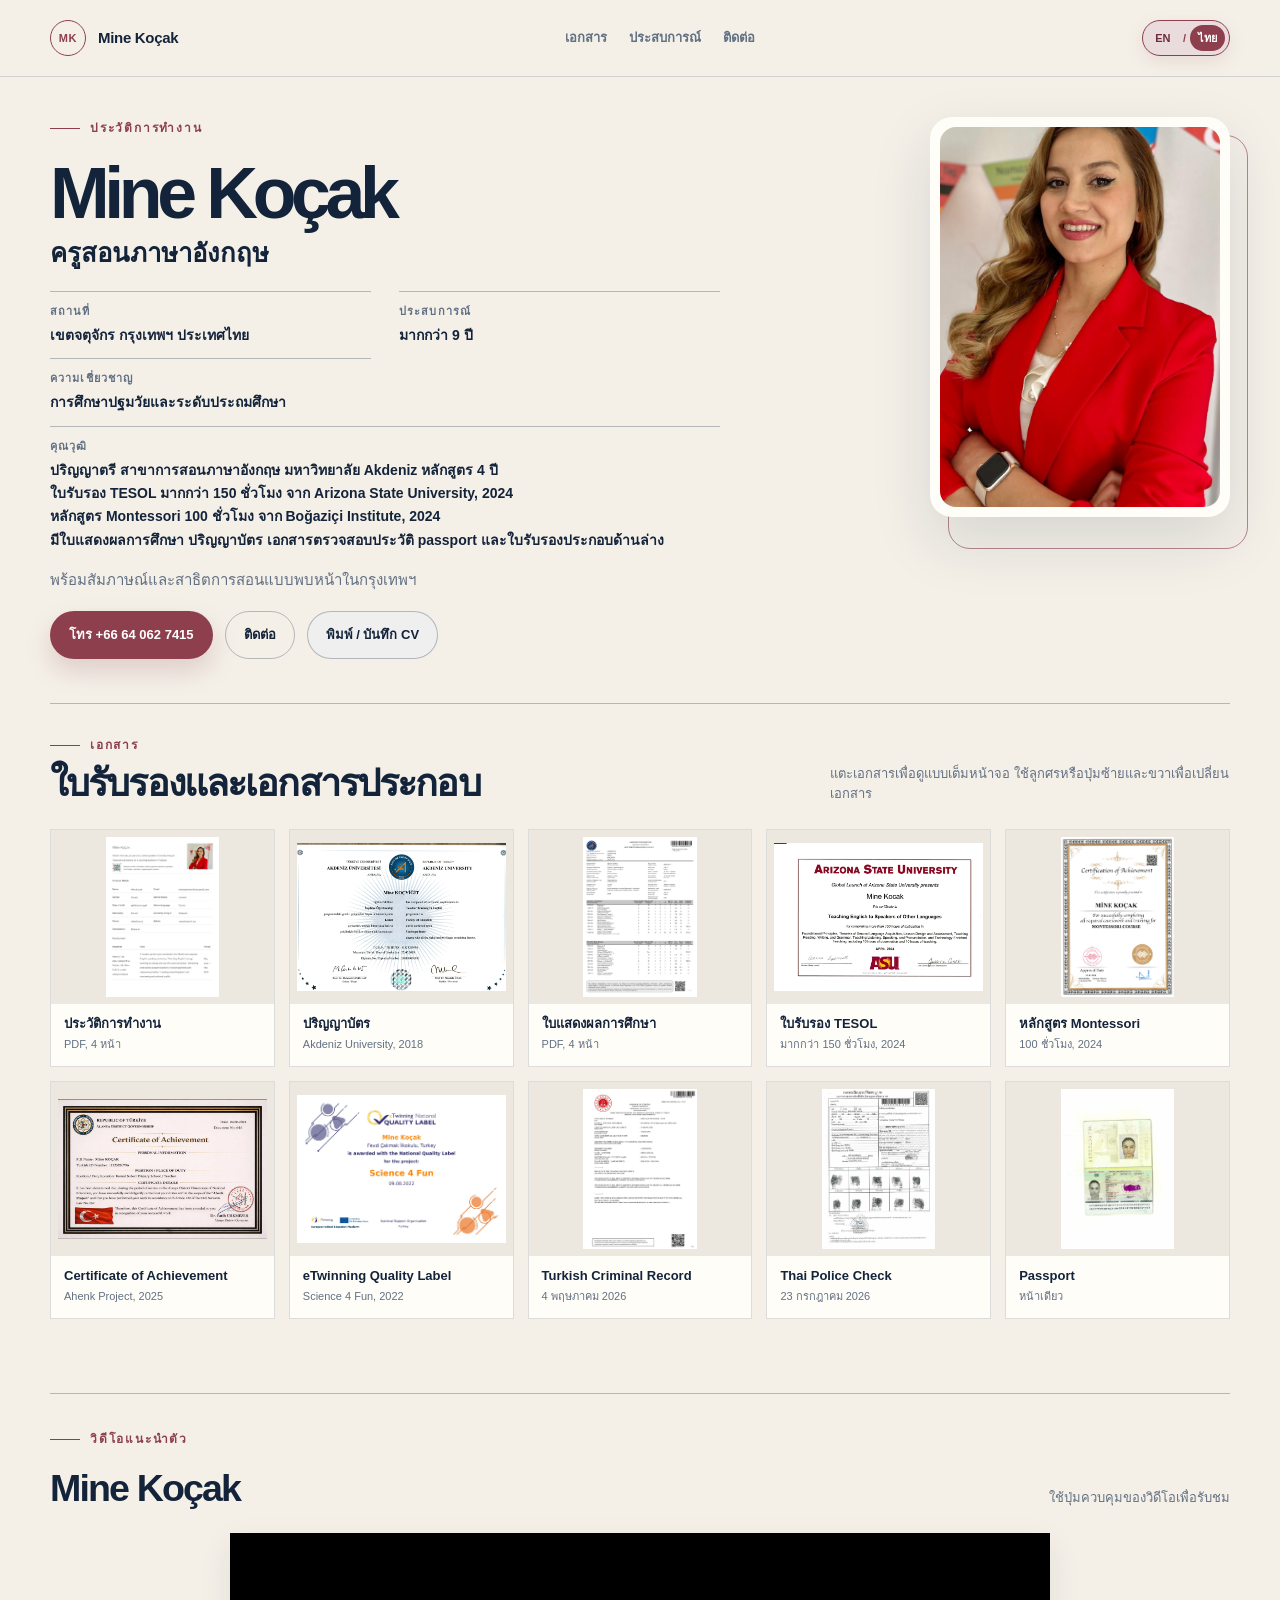
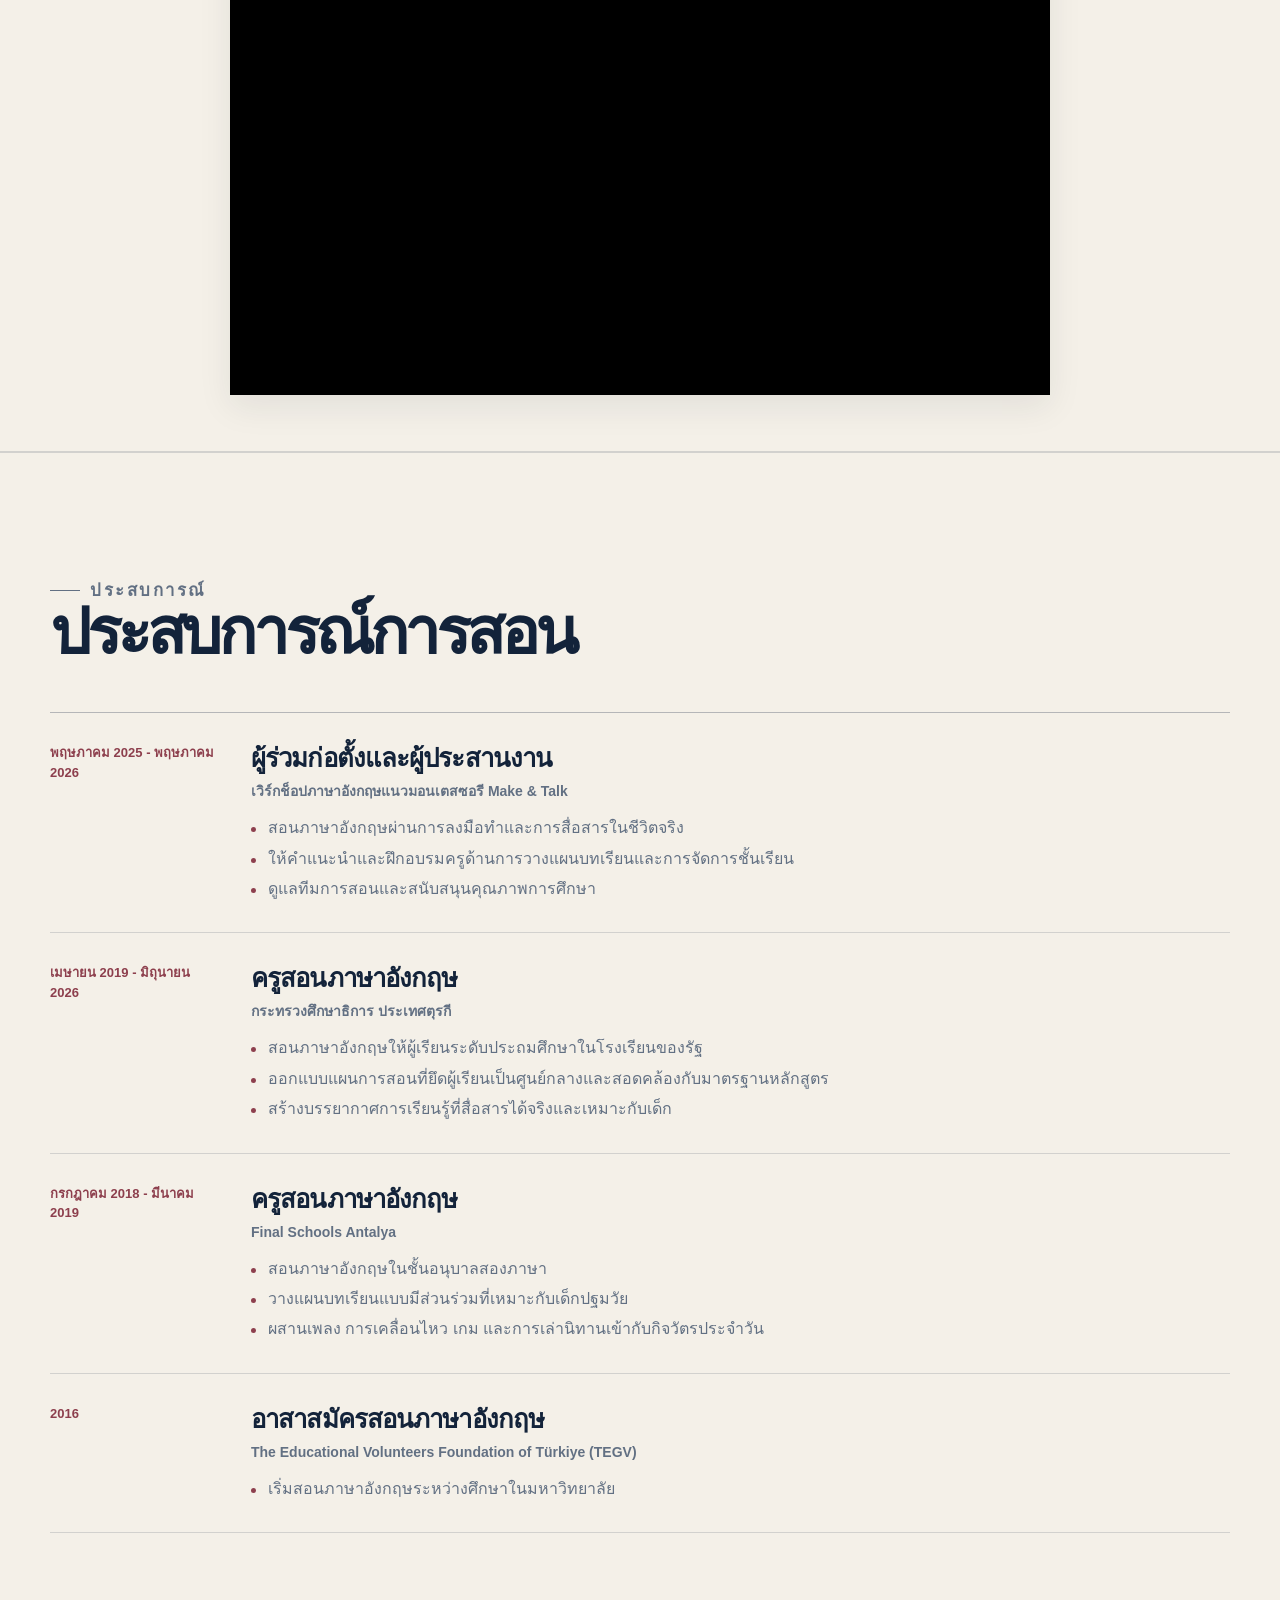
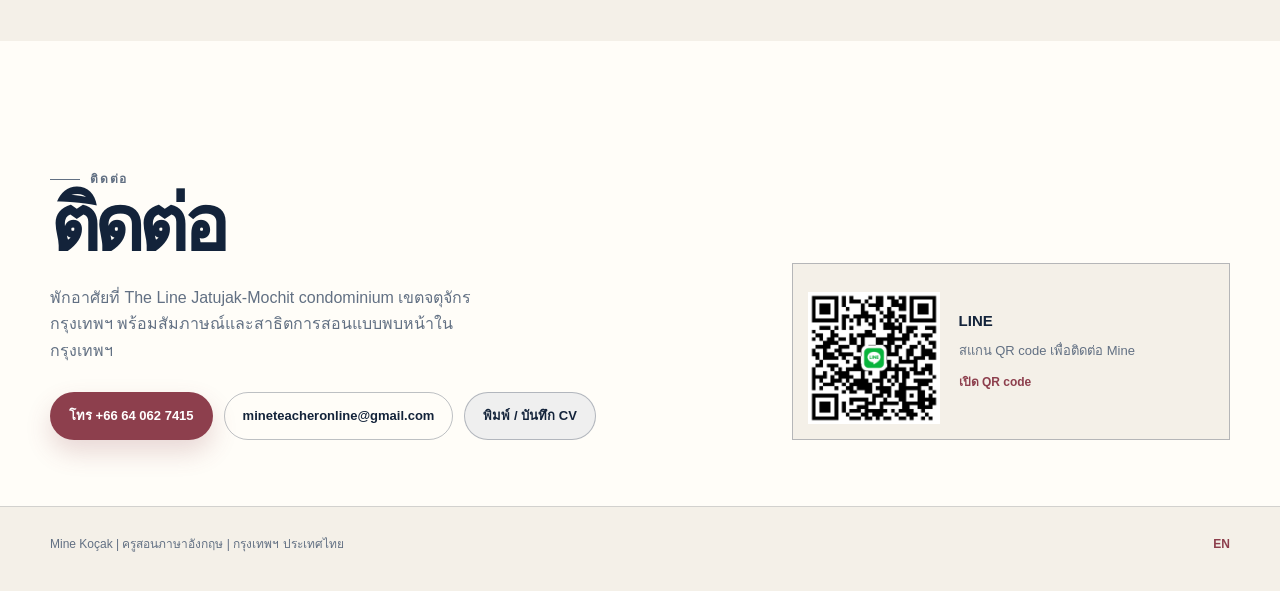
==== commit d316f95d: "Tighten hero portrait and remove profile block" ====
--- a/th/index.html
+++ b/th/index.html
@@ -18,22 +18,22 @@
     <link rel="alternate" hreflang="x-default" href="https://onurhuseyinkocak.github.io/mine-kocak-english-teacher/">
     <link rel="icon" href="../favicon.svg" type="image/svg+xml">
     <link rel="manifest" href="../site.webmanifest">
-    <link rel="preload" as="image" href="../assets/mine-kocak-portrait-2026.jpeg">
+    <link rel="preload" as="image" href="../assets/mine-kocak-portrait-2026-hero.jpeg">
     <link rel="stylesheet" href="../styles.css">
     <script defer src="../site.js"></script>
     <script type="application/ld+json">
-      {"@context":"https://schema.org","@type":"Person","name":"Mine Koçak","jobTitle":"English Teacher","email":"mailto:mineteacheronline@gmail.com","telephone":"+66640627415","image":"https://onurhuseyinkocak.github.io/mine-kocak-english-teacher/assets/mine-kocak-portrait-2026.jpeg","url":"https://onurhuseyinkocak.github.io/mine-kocak-english-teacher/th/","address":{"@type":"PostalAddress","addressLocality":"จตุจักร กรุงเทพฯ","addressCountry":"TH"},"alumniOf":{"@type":"CollegeOrUniversity","name":"Akdeniz University"}}
+      {"@context":"https://schema.org","@type":"Person","name":"Mine Koçak","jobTitle":"English Teacher","email":"mailto:mineteacheronline@gmail.com","telephone":"+66640627415","image":"https://onurhuseyinkocak.github.io/mine-kocak-english-teacher/assets/mine-kocak-portrait-2026-hero.jpeg","url":"https://onurhuseyinkocak.github.io/mine-kocak-english-teacher/th/","address":{"@type":"PostalAddress","addressLocality":"จตุจักร กรุงเทพฯ","addressCountry":"TH"},"alumniOf":{"@type":"CollegeOrUniversity","name":"Akdeniz University"}}
     </script>
     <title>Mine Koçak | ครูสอนภาษาอังกฤษ</title>
   </head>
   <body data-lang="th">
     <a class="skip-link" href="#main-content">ข้ามไปยังเนื้อหา</a>
-    <header class="site-header"><div class="header-inner"><a class="brand" href="../" aria-label="หน้าแรกของ Mine Koçak"><span class="brand-mark" aria-hidden="true">MK</span><span>Mine Koçak</span></a><nav class="site-nav" aria-label="เมนูหลัก"><a href="#documents">เอกสาร</a><a href="#profile">ประวัติ</a><a href="#experience">ประสบการณ์</a><a href="#contact">ติดต่อ</a></nav><div class="language-switcher" aria-label="เลือกภาษา"><a href="../en/" data-language="en">EN</a><span aria-hidden="true">/</span><a class="active" href="../th/" data-language="th" aria-current="page">ไทย</a></div></div></header>
+    <header class="site-header"><div class="header-inner"><a class="brand" href="../" aria-label="หน้าแรกของ Mine Koçak"><span class="brand-mark" aria-hidden="true">MK</span><span>Mine Koçak</span></a><nav class="site-nav" aria-label="เมนูหลัก"><a href="#documents">เอกสาร</a><a href="#experience">ประสบการณ์</a><a href="#contact">ติดต่อ</a></nav><div class="language-switcher" aria-label="เลือกภาษา"><a href="../en/" data-language="en">EN</a><span aria-hidden="true">/</span><a class="active" href="../th/" data-language="th" aria-current="page">ไทย</a></div></div></header>
 
     <div class="page-shell">
       <main id="main-content">
         <section class="hero cv-hero">
-          <div class="container hero-top"><div class="hero-copy"><p class="hero-kicker">ประวัติการทำงาน</p><h1>Mine Koçak</h1><p class="hero-role">ครูสอนภาษาอังกฤษ</p><dl class="hero-facts"><div><dt>สถานที่</dt><dd>เขตจตุจักร กรุงเทพฯ ประเทศไทย</dd></div><div><dt>ประสบการณ์</dt><dd>มากกว่า 9 ปี</dd></div><div><dt>ความเชี่ยวชาญ</dt><dd>การศึกษาปฐมวัยและระดับประถมศึกษา</dd></div><div class="hero-fact-wide"><dt>คุณวุฒิ</dt><dd><span>ปริญญาตรี สาขาการสอนภาษาอังกฤษ มหาวิทยาลัย Akdeniz หลักสูตร 4 ปี</span><span>ใบรับรอง TESOL มากกว่า 150 ชั่วโมง จาก Arizona State University, 2024</span><span>หลักสูตร Montessori 100 ชั่วโมง จาก Boğaziçi Institute, 2024</span><span>มีใบแสดงผลการศึกษา ปริญญาบัตร เอกสารตรวจสอบประวัติ passport และใบรับรองประกอบด้านล่าง</span></dd></div></dl><p class="hero-availability">พร้อมสัมภาษณ์และสาธิตการสอนแบบพบหน้าในกรุงเทพฯ</p><div class="hero-actions"><a class="button button-accent" href="tel:+66640627415">โทร +66 64 062 7415</a><a class="button button-quiet" href="#contact">ติดต่อ</a><button class="button button-quiet" type="button" onclick="window.print()">พิมพ์ / บันทึก CV</button></div></div><div class="hero-visual"><div class="portrait-wrap"><div class="portrait-frame"><img src="../assets/mine-kocak-portrait-2026.jpeg" width="1213" height="1600" alt="ภาพถ่าย Mine Koçak" fetchpriority="high"></div><div class="portrait-caption"><span><strong>ครูสอนภาษาอังกฤษ</strong>กรุงเทพฯ ประเทศไทย</span></div></div></div></div>
+          <div class="container hero-top"><div class="hero-copy"><p class="hero-kicker">ประวัติการทำงาน</p><h1>Mine Koçak</h1><p class="hero-role">ครูสอนภาษาอังกฤษ</p><dl class="hero-facts"><div><dt>สถานที่</dt><dd>เขตจตุจักร กรุงเทพฯ ประเทศไทย</dd></div><div><dt>ประสบการณ์</dt><dd>มากกว่า 9 ปี</dd></div><div><dt>ความเชี่ยวชาญ</dt><dd>การศึกษาปฐมวัยและระดับประถมศึกษา</dd></div><div class="hero-fact-wide"><dt>คุณวุฒิ</dt><dd><span>ปริญญาตรี สาขาการสอนภาษาอังกฤษ มหาวิทยาลัย Akdeniz หลักสูตร 4 ปี</span><span>ใบรับรอง TESOL มากกว่า 150 ชั่วโมง จาก Arizona State University, 2024</span><span>หลักสูตร Montessori 100 ชั่วโมง จาก Boğaziçi Institute, 2024</span><span>มีใบแสดงผลการศึกษา ปริญญาบัตร เอกสารตรวจสอบประวัติ passport และใบรับรองประกอบด้านล่าง</span></dd></div></dl><p class="hero-availability">พร้อมสัมภาษณ์และสาธิตการสอนแบบพบหน้าในกรุงเทพฯ</p><div class="hero-actions"><a class="button button-accent" href="tel:+66640627415">โทร +66 64 062 7415</a><a class="button button-quiet" href="#contact">ติดต่อ</a><button class="button button-quiet" type="button" onclick="window.print()">พิมพ์ / บันทึก CV</button></div></div><div class="hero-visual"><div class="portrait-wrap"><div class="portrait-frame"><img src="../assets/mine-kocak-portrait-2026-hero.jpeg" width="860" height="1040" alt="ภาพถ่าย Mine Koçak" fetchpriority="high"></div><div class="portrait-caption"><span><strong>ครูสอนภาษาอังกฤษ</strong>กรุงเทพฯ ประเทศไทย</span></div></div></div></div>
 
           <div id="documents" class="container document-block"><div class="document-block-head"><div><p class="section-kicker">เอกสาร</p><h2>ใบรับรองและเอกสารประกอบ</h2></div><p>แตะเอกสารเพื่อดูแบบเต็มหน้าจอ ใช้ลูกศรหรือปุ่มซ้ายและขวาเพื่อเปลี่ยนเอกสาร</p></div><div class="document-grid" aria-label="ใบรับรองและเอกสารประกอบ">
             <button class="document-card" type="button" data-document-card data-document-pdf="../assets/documents/mine-kocak-resume-with-qr.pdf" data-document-title="ประวัติการทำงาน" data-document-meta="Mine_Kocak_Resume_with_QR (1).pdf" data-document-alt="ประวัติการทำงานของ Mine Koçak"><span class="document-thumb"><img src="../assets/documents/mine-kocak-resume-with-qr-preview.jpg" alt=""></span><span class="document-name">ประวัติการทำงาน</span><span class="document-meta">PDF, 4 หน้า</span></button>
@@ -51,8 +51,6 @@
           <div class="container hero-video"><div class="document-block-head"><div><p class="section-kicker">วิดีโอแนะนำตัว</p><h2>Mine Koçak</h2></div><p>ใช้ปุ่มควบคุมของวิดีโอเพื่อรับชม</p></div><div class="inline-video"><iframe src="https://www.youtube-nocookie.com/embed/Rat-CJzBnJg?rel=0&modestbranding=1" title="วิดีโอแนะนำตัวของ Mine Koçak" loading="lazy" allow="accelerometer; clipboard-write; encrypted-media; gyroscope; picture-in-picture" allowfullscreen></iframe></div></div>
         </section>
 
-        <section id="profile" class="profile-section"><div class="container"><div class="section-head"><h2>ประวัติการทำงาน</h2></div><div class="profile-copy profile-copy-wide"><p>ครูสอนภาษาอังกฤษที่มีประสบการณ์ด้านการศึกษาปฐมวัยและระดับประถมศึกษา ชั้นเรียนอนุบาลสองภาษา โรงเรียนของรัฐ และการสอนแนวมอนเตสซอรี</p><p>ทักษะการสอนประกอบด้วยการวางแผนบทเรียนที่ยึดผู้เรียนเป็นศูนย์กลาง การเรียนรู้เพื่อการสื่อสารและผ่านการเล่น เกม การเคลื่อนไหว ละคร เพลง การเล่านิทาน แผนการเรียนรู้เฉพาะบุคคล การจัดการชั้นเรียน และการให้คำแนะนำครู</p></div></div></section>
-
         <section id="experience" class="experience-section"><div class="container"><div class="section-head"><p class="section-kicker">ประสบการณ์</p><h2>ประสบการณ์การสอน</h2></div><div class="timeline"><article class="timeline-item"><div class="timeline-date">พฤษภาคม 2025 - พฤษภาคม 2026</div><div class="timeline-content"><h3>ผู้ร่วมก่อตั้งและผู้ประสานงาน</h3><p class="organization">เวิร์กช็อปภาษาอังกฤษแนวมอนเตสซอรี Make &amp; Talk</p><ul><li>สอนภาษาอังกฤษผ่านการลงมือทำและการสื่อสารในชีวิตจริง</li><li>ให้คำแนะนำและฝึกอบรมครูด้านการวางแผนบทเรียนและการจัดการชั้นเรียน</li><li>ดูแลทีมการสอนและสนับสนุนคุณภาพการศึกษา</li></ul></div></article><article class="timeline-item"><div class="timeline-date">เมษายน 2019 - มิถุนายน 2026</div><div class="timeline-content"><h3>ครูสอนภาษาอังกฤษ</h3><p class="organization">กระทรวงศึกษาธิการ ประเทศตุรกี</p><ul><li>สอนภาษาอังกฤษให้ผู้เรียนระดับประถมศึกษาในโรงเรียนของรัฐ</li><li>ออกแบบแผนการสอนที่ยึดผู้เรียนเป็นศูนย์กลางและสอดคล้องกับมาตรฐานหลักสูตร</li><li>สร้างบรรยากาศการเรียนรู้ที่สื่อสารได้จริงและเหมาะกับเด็ก</li></ul></div></article><article class="timeline-item"><div class="timeline-date">กรกฎาคม 2018 - มีนาคม 2019</div><div class="timeline-content"><h3>ครูสอนภาษาอังกฤษ</h3><p class="organization">Final Schools Antalya</p><ul><li>สอนภาษาอังกฤษในชั้นอนุบาลสองภาษา</li><li>วางแผนบทเรียนแบบมีส่วนร่วมที่เหมาะกับเด็กปฐมวัย</li><li>ผสานเพลง การเคลื่อนไหว เกม และการเล่านิทานเข้ากับกิจวัตรประจำวัน</li></ul></div></article><article class="timeline-item"><div class="timeline-date">2016</div><div class="timeline-content"><h3>อาสาสมัครสอนภาษาอังกฤษ</h3><p class="organization">The Educational Volunteers Foundation of Türkiye (TEGV)</p><ul><li>เริ่มสอนภาษาอังกฤษระหว่างศึกษาในมหาวิทยาลัย</li></ul></div></article></div></div></section>
 
         <section id="contact" class="contact-section"><div class="container contact-layout"><div class="contact-copy"><p class="section-kicker">ติดต่อ</p><h2>ติดต่อ</h2><p>พักอาศัยที่ The Line Jatujak-Mochit condominium เขตจตุจักร กรุงเทพฯ พร้อมสัมภาษณ์และสาธิตการสอนแบบพบหน้าในกรุงเทพฯ</p><div class="contact-actions"><a class="button button-accent" href="tel:+66640627415">โทร +66 64 062 7415</a><a class="button button-quiet" href="mailto:mineteacheronline@gmail.com">mineteacheronline@gmail.com</a><button class="button button-quiet" type="button" onclick="window.print()">พิมพ์ / บันทึก CV</button></div></div><div class="line-card"><a href="../assets/line-qr.jpg" target="_blank" rel="noopener" download="mine-kocak-line-qr.jpg"><img src="../assets/line-qr.jpg" width="900" height="900" alt="LINE QR code สำหรับติดต่อ Mine Koçak"></a><div><strong>LINE</strong><p>สแกน QR code เพื่อติดต่อ Mine</p><a href="../assets/line-qr.jpg" target="_blank" rel="noopener" download="mine-kocak-line-qr.jpg">เปิด QR code</a></div></div></div></section>
--- a/styles.css
+++ b/styles.css
@@ -47,6 +47,7 @@
 
 body {
   margin: 0;
+  overflow-x: hidden;
   background: var(--paper);
   color: var(--ink);
   font-family: var(--sans);
@@ -151,23 +152,24 @@
 .language-switcher {
   display: inline-flex;
   align-items: center;
-  gap: 7px;
-  padding: 6px;
+  gap: 4px;
+  padding: 4px;
   border: 1px solid var(--accent);
   border-radius: 999px;
   background: var(--accent-soft);
-  box-shadow: 0 8px 22px rgba(141, 63, 77, 0.12);
-  font-size: 12px;
+  box-shadow: 0 6px 18px rgba(141, 63, 77, 0.12);
+  font-size: 11px;
   font-weight: 800;
+  white-space: nowrap;
 }
 
 .language-switcher a {
   display: inline-flex;
   align-items: center;
   justify-content: center;
-  min-width: 36px;
-  min-height: 30px;
-  padding: 5px 10px;
+  min-width: 32px;
+  min-height: 26px;
+  padding: 4px 8px;
   border-radius: 999px;
   color: var(--accent-deep);
 }
@@ -515,15 +517,18 @@
 }
 
 @media (max-width: 700px) {
-  .header-inner { width: min(100% - 28px, 1180px); min-height: 68px; flex-wrap: wrap; padding: 12px 0; }
-  .site-nav { order: 3; width: 100%; justify-content: space-between; gap: 10px; padding-top: 10px; border-top: 1px solid var(--line); font-size: 12px; }
-  .language-switcher { margin-left: auto; }
+  .header-inner { display: grid; grid-template-columns: minmax(0, 1fr) auto; width: min(100% - 28px, 1180px); min-height: 68px; gap: 12px; padding: 12px 0; }
+  .brand { min-width: 0; }
+  .site-nav { grid-column: 1 / -1; display: grid; grid-template-columns: repeat(2, minmax(0, 1fr)); width: min(330px, 100%); gap: 8px; padding-top: 10px; border-top: 1px solid var(--line); font-size: 12px; }
+  .site-nav a { text-align: center; }
+  .site-nav a[href="#contact"] { display: none; }
+  .language-switcher { position: fixed; top: 13px; right: auto; left: min(286px, calc(100vw - 104px)); z-index: 12; }
   .hero { padding: 54px 0 70px; }
   .hero h1 { font-size: clamp(3.4rem, 16vw, 5.5rem); }
   .hero-grid { gap: 54px; }
   .hero::before { display: none; }
   section { padding: 78px 0; }
-  .container { width: min(100% - 28px, 1180px); }
+  .container { width: min(330px, calc(100% - 28px)); }
   .proof-strip { grid-template-columns: 1fr; gap: 18px; padding-top: 26px; }
   .timeline-item { grid-template-columns: 1fr; gap: 8px; padding: 25px 0; }
   .timeline-date { font-size: 12px; }
@@ -594,7 +599,7 @@
 }
 
 .cv-hero::before { display: none; }
-.hero-top { display: grid; grid-template-columns: minmax(0, 1fr) minmax(290px, 360px); gap: clamp(38px, 7vw, 92px); align-items: start; }
+.hero-top { display: grid; grid-template-columns: minmax(0, 1fr) minmax(240px, 300px); gap: clamp(38px, 7vw, 92px); align-items: start; }
 .cv-hero .hero-copy { padding-top: 4px; }
 .cv-hero h1 { max-width: none; font-size: clamp(2.9rem, 5.6vw, 4.8rem); line-height: 0.98; }
 .cv-hero .hero-role { margin: 10px 0 0; color: var(--ink); font-family: var(--sans); font-size: clamp(1.25rem, 2vw, 1.7rem); font-style: normal; font-weight: 700; }
@@ -602,16 +607,16 @@
 .hero-facts div { padding-top: 10px; border-top: 1px solid var(--line-strong); }
 .hero-facts .hero-fact-wide { grid-column: 1 / -1; }
 .hero-facts dt { color: var(--muted); font-size: 11px; font-weight: 800; letter-spacing: 0.1em; text-transform: uppercase; }
-.hero-facts dd { margin: 5px 0 0; color: var(--ink); font-size: 14px; font-weight: 700; line-height: 1.45; }
+.hero-facts dd { margin: 5px 0 0; color: var(--ink); font-size: 14px; font-weight: 700; line-height: 1.45; overflow-wrap: anywhere; }
 .hero-facts dd span { display: block; }
 .hero-facts dd span + span { margin-top: 3px; }
 .hero-availability { max-width: 580px; margin: 18px 0 0; color: var(--muted); font-size: 15px; }
 .cv-hero .hero-actions { margin-top: 18px; }
 .cv-hero .hero-visual { padding-top: 10px; }
-.cv-hero .portrait-wrap { width: min(100%, 360px); }
+.cv-hero .portrait-wrap { width: min(100%, 300px); }
 .cv-hero .portrait-wrap::before { inset: 18px -18px -18px 18px; border-radius: 22px; }
 .cv-hero .portrait-frame { padding: 10px; border-radius: 22px; }
-.cv-hero .portrait-frame img { width: 100%; aspect-ratio: 1213 / 1600; border-radius: 16px; object-fit: contain; object-position: center; background: #f2eee5; }
+.cv-hero .portrait-frame img { width: 100%; height: min(54vw, 380px); border-radius: 16px; object-fit: cover; object-position: center top; background: #f2eee5; }
 .cv-hero .portrait-caption { grid-template-columns: 1fr; margin-top: 14px; }
 .cv-hero .portrait-caption span:last-child { display: none; }
 
@@ -660,6 +665,8 @@
 @media (max-width: 700px) {
   .cv-hero { padding-top: 40px; }
   .hero-facts { grid-template-columns: 1fr; gap: 13px; }
+  .hero-actions, .contact-actions { align-items: stretch; flex-direction: column; }
+  .button { width: 100%; }
   .document-block, .hero-video { margin-top: 50px; }
   .document-block-head { display: block; }
   .document-block-head > p { margin-top: 13px; }
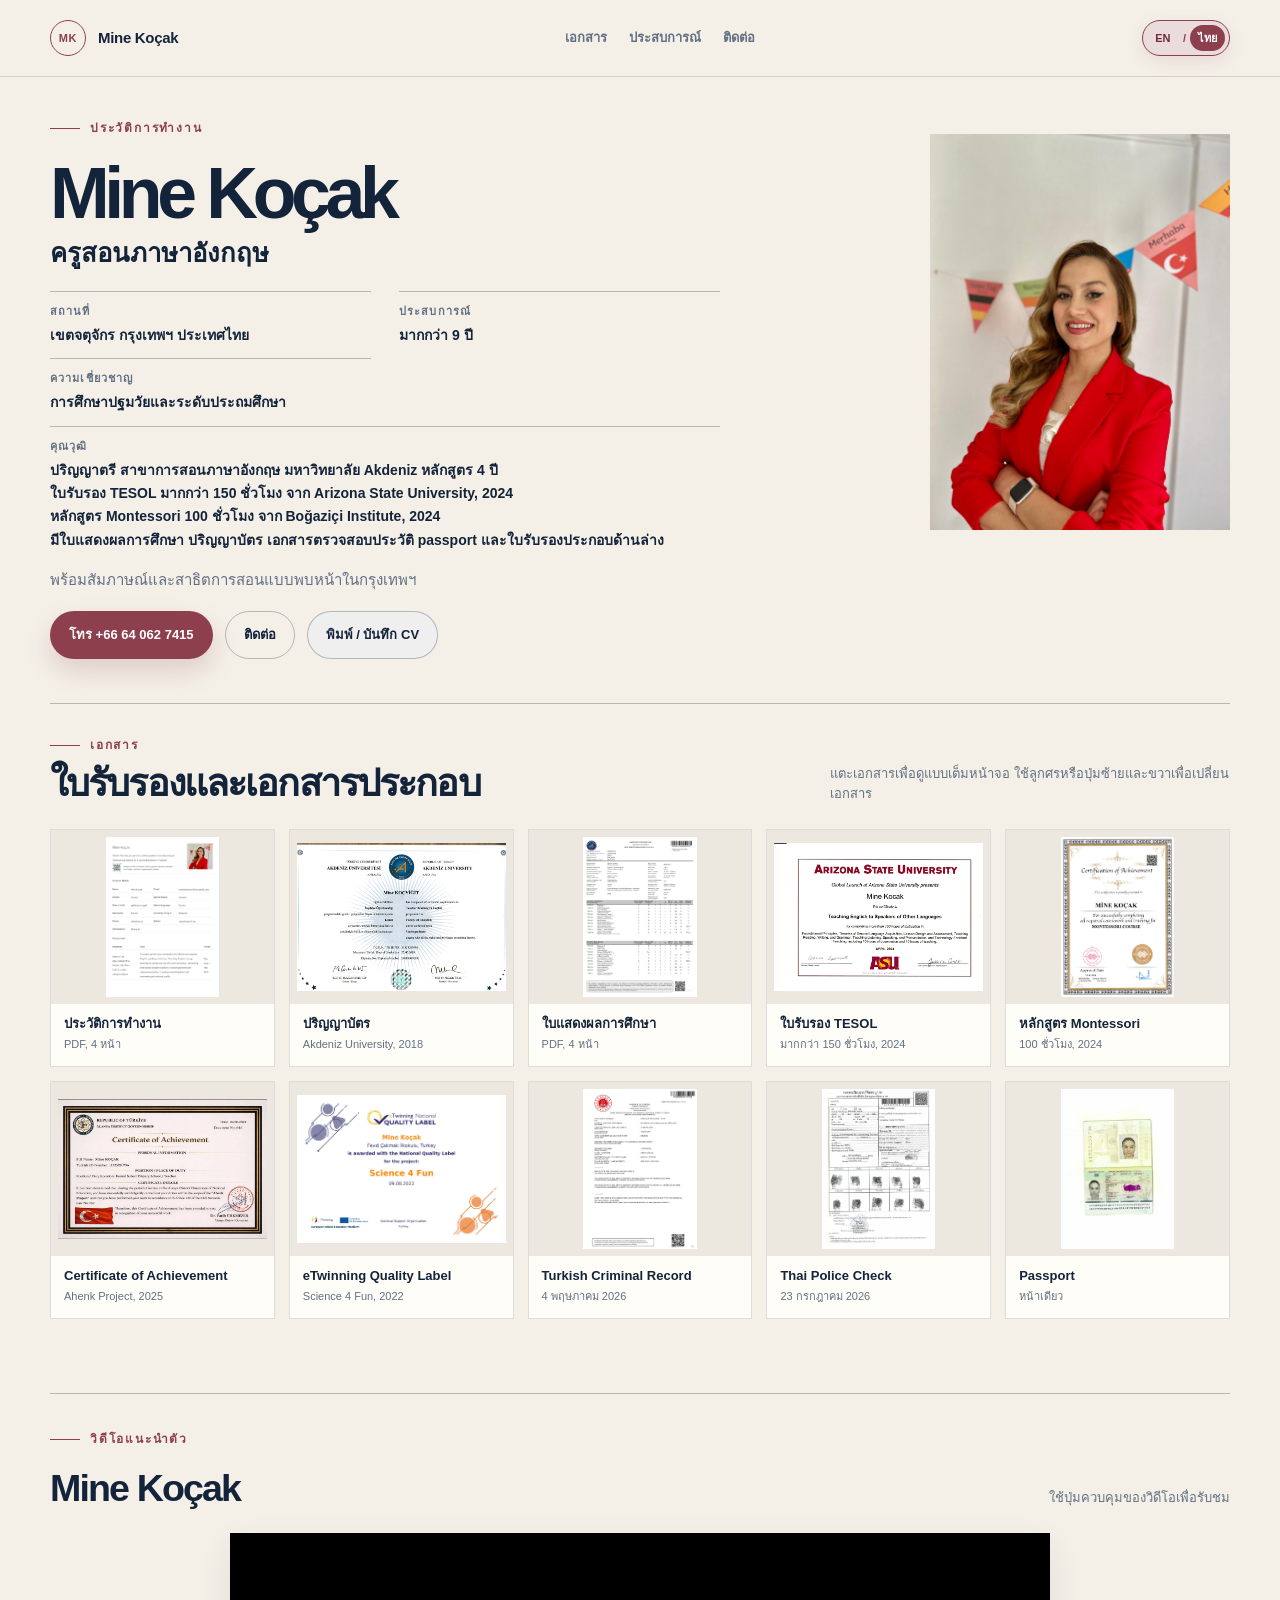
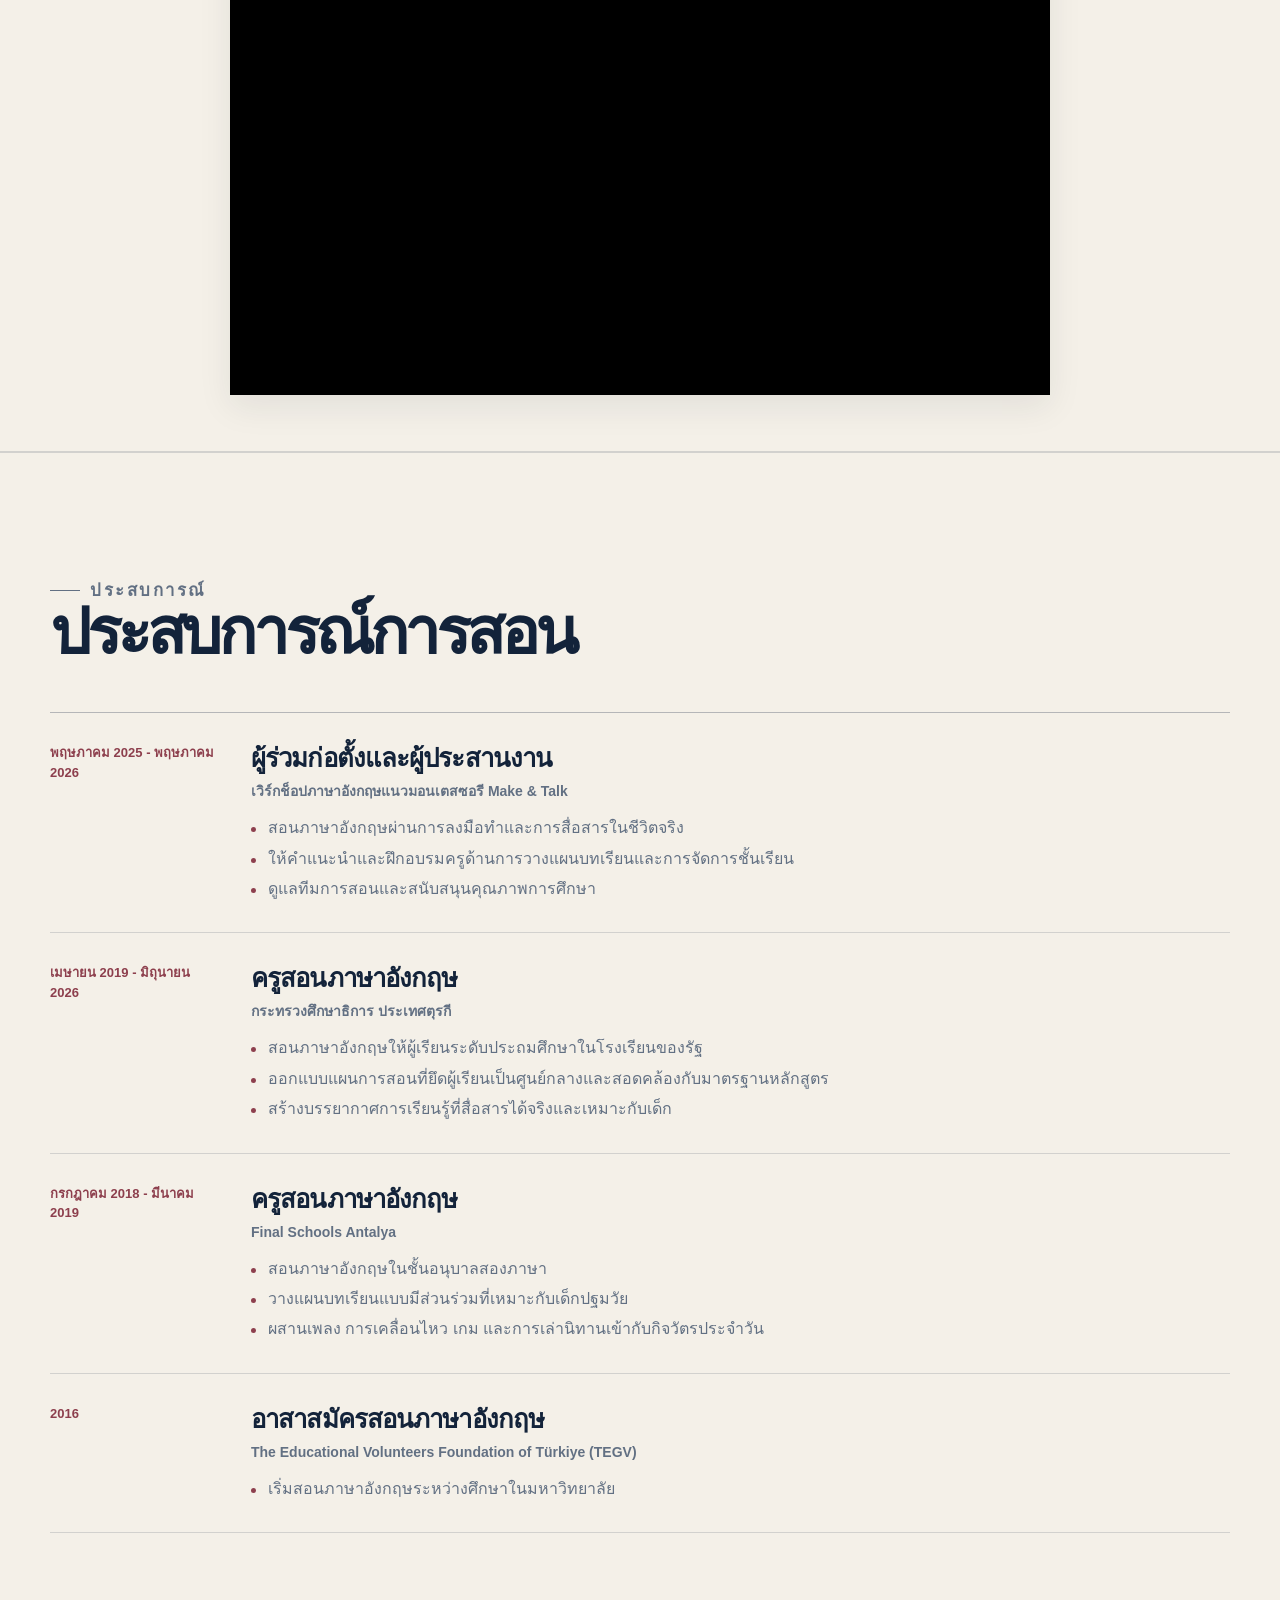
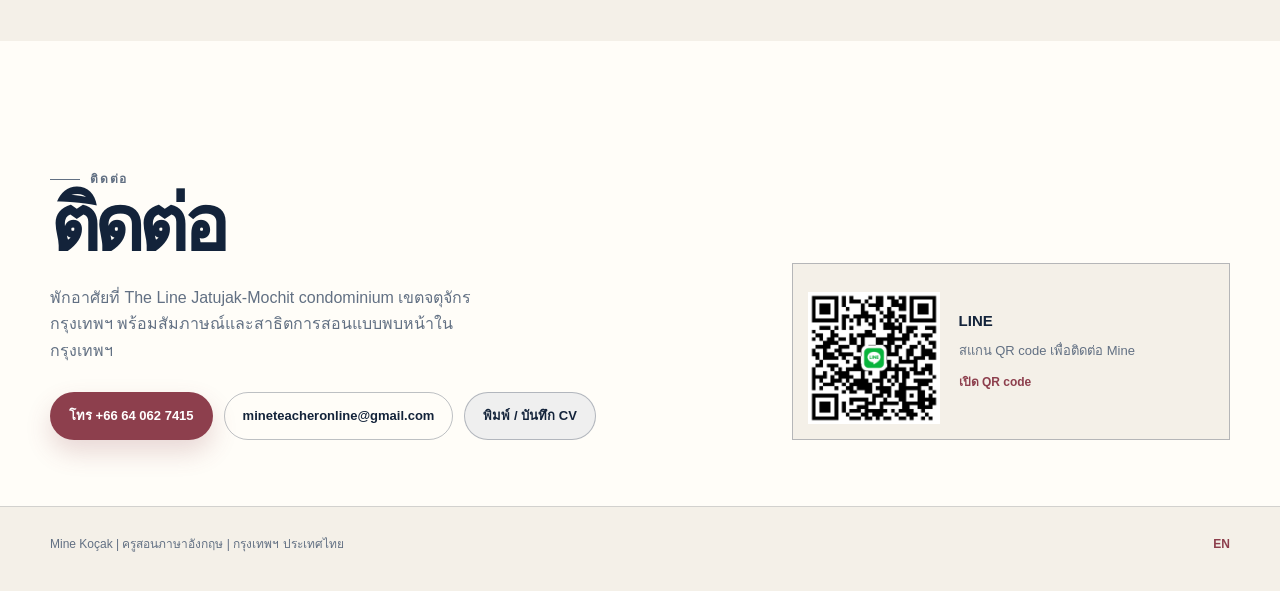
==== commit 218e6c88: "Use uncropped hero photo without frame" ====
--- a/th/index.html
+++ b/th/index.html
@@ -18,11 +18,11 @@
     <link rel="alternate" hreflang="x-default" href="https://onurhuseyinkocak.github.io/mine-kocak-english-teacher/">
     <link rel="icon" href="../favicon.svg" type="image/svg+xml">
     <link rel="manifest" href="../site.webmanifest">
-    <link rel="preload" as="image" href="../assets/mine-kocak-portrait-2026-hero.jpeg">
+    <link rel="preload" as="image" href="../assets/mine-kocak-portrait-2026.jpeg">
     <link rel="stylesheet" href="../styles.css">
     <script defer src="../site.js"></script>
     <script type="application/ld+json">
-      {"@context":"https://schema.org","@type":"Person","name":"Mine Koçak","jobTitle":"English Teacher","email":"mailto:mineteacheronline@gmail.com","telephone":"+66640627415","image":"https://onurhuseyinkocak.github.io/mine-kocak-english-teacher/assets/mine-kocak-portrait-2026-hero.jpeg","url":"https://onurhuseyinkocak.github.io/mine-kocak-english-teacher/th/","address":{"@type":"PostalAddress","addressLocality":"จตุจักร กรุงเทพฯ","addressCountry":"TH"},"alumniOf":{"@type":"CollegeOrUniversity","name":"Akdeniz University"}}
+      {"@context":"https://schema.org","@type":"Person","name":"Mine Koçak","jobTitle":"English Teacher","email":"mailto:mineteacheronline@gmail.com","telephone":"+66640627415","image":"https://onurhuseyinkocak.github.io/mine-kocak-english-teacher/assets/mine-kocak-portrait-2026.jpeg","url":"https://onurhuseyinkocak.github.io/mine-kocak-english-teacher/th/","address":{"@type":"PostalAddress","addressLocality":"จตุจักร กรุงเทพฯ","addressCountry":"TH"},"alumniOf":{"@type":"CollegeOrUniversity","name":"Akdeniz University"}}
     </script>
     <title>Mine Koçak | ครูสอนภาษาอังกฤษ</title>
   </head>
@@ -33,7 +33,7 @@
     <div class="page-shell">
       <main id="main-content">
         <section class="hero cv-hero">
-          <div class="container hero-top"><div class="hero-copy"><p class="hero-kicker">ประวัติการทำงาน</p><h1>Mine Koçak</h1><p class="hero-role">ครูสอนภาษาอังกฤษ</p><dl class="hero-facts"><div><dt>สถานที่</dt><dd>เขตจตุจักร กรุงเทพฯ ประเทศไทย</dd></div><div><dt>ประสบการณ์</dt><dd>มากกว่า 9 ปี</dd></div><div><dt>ความเชี่ยวชาญ</dt><dd>การศึกษาปฐมวัยและระดับประถมศึกษา</dd></div><div class="hero-fact-wide"><dt>คุณวุฒิ</dt><dd><span>ปริญญาตรี สาขาการสอนภาษาอังกฤษ มหาวิทยาลัย Akdeniz หลักสูตร 4 ปี</span><span>ใบรับรอง TESOL มากกว่า 150 ชั่วโมง จาก Arizona State University, 2024</span><span>หลักสูตร Montessori 100 ชั่วโมง จาก Boğaziçi Institute, 2024</span><span>มีใบแสดงผลการศึกษา ปริญญาบัตร เอกสารตรวจสอบประวัติ passport และใบรับรองประกอบด้านล่าง</span></dd></div></dl><p class="hero-availability">พร้อมสัมภาษณ์และสาธิตการสอนแบบพบหน้าในกรุงเทพฯ</p><div class="hero-actions"><a class="button button-accent" href="tel:+66640627415">โทร +66 64 062 7415</a><a class="button button-quiet" href="#contact">ติดต่อ</a><button class="button button-quiet" type="button" onclick="window.print()">พิมพ์ / บันทึก CV</button></div></div><div class="hero-visual"><div class="portrait-wrap"><div class="portrait-frame"><img src="../assets/mine-kocak-portrait-2026-hero.jpeg" width="860" height="1040" alt="ภาพถ่าย Mine Koçak" fetchpriority="high"></div><div class="portrait-caption"><span><strong>ครูสอนภาษาอังกฤษ</strong>กรุงเทพฯ ประเทศไทย</span></div></div></div></div>
+          <div class="container hero-top"><div class="hero-copy"><p class="hero-kicker">ประวัติการทำงาน</p><h1>Mine Koçak</h1><p class="hero-role">ครูสอนภาษาอังกฤษ</p><dl class="hero-facts"><div><dt>สถานที่</dt><dd>เขตจตุจักร กรุงเทพฯ ประเทศไทย</dd></div><div><dt>ประสบการณ์</dt><dd>มากกว่า 9 ปี</dd></div><div><dt>ความเชี่ยวชาญ</dt><dd>การศึกษาปฐมวัยและระดับประถมศึกษา</dd></div><div class="hero-fact-wide"><dt>คุณวุฒิ</dt><dd><span>ปริญญาตรี สาขาการสอนภาษาอังกฤษ มหาวิทยาลัย Akdeniz หลักสูตร 4 ปี</span><span>ใบรับรอง TESOL มากกว่า 150 ชั่วโมง จาก Arizona State University, 2024</span><span>หลักสูตร Montessori 100 ชั่วโมง จาก Boğaziçi Institute, 2024</span><span>มีใบแสดงผลการศึกษา ปริญญาบัตร เอกสารตรวจสอบประวัติ passport และใบรับรองประกอบด้านล่าง</span></dd></div></dl><p class="hero-availability">พร้อมสัมภาษณ์และสาธิตการสอนแบบพบหน้าในกรุงเทพฯ</p><div class="hero-actions"><a class="button button-accent" href="tel:+66640627415">โทร +66 64 062 7415</a><a class="button button-quiet" href="#contact">ติดต่อ</a><button class="button button-quiet" type="button" onclick="window.print()">พิมพ์ / บันทึก CV</button></div></div><div class="hero-visual"><div class="portrait-wrap"><div class="portrait-frame"><img src="../assets/mine-kocak-portrait-2026.jpeg" width="1213" height="1600" alt="ภาพถ่าย Mine Koçak" fetchpriority="high"></div><div class="portrait-caption"><span><strong>ครูสอนภาษาอังกฤษ</strong>กรุงเทพฯ ประเทศไทย</span></div></div></div></div>
 
           <div id="documents" class="container document-block"><div class="document-block-head"><div><p class="section-kicker">เอกสาร</p><h2>ใบรับรองและเอกสารประกอบ</h2></div><p>แตะเอกสารเพื่อดูแบบเต็มหน้าจอ ใช้ลูกศรหรือปุ่มซ้ายและขวาเพื่อเปลี่ยนเอกสาร</p></div><div class="document-grid" aria-label="ใบรับรองและเอกสารประกอบ">
             <button class="document-card" type="button" data-document-card data-document-pdf="../assets/documents/mine-kocak-resume-with-qr.pdf" data-document-title="ประวัติการทำงาน" data-document-meta="Mine_Kocak_Resume_with_QR (1).pdf" data-document-alt="ประวัติการทำงานของ Mine Koçak"><span class="document-thumb"><img src="../assets/documents/mine-kocak-resume-with-qr-preview.jpg" alt=""></span><span class="document-name">ประวัติการทำงาน</span><span class="document-meta">PDF, 4 หน้า</span></button>
--- a/styles.css
+++ b/styles.css
@@ -614,9 +614,9 @@
 .cv-hero .hero-actions { margin-top: 18px; }
 .cv-hero .hero-visual { padding-top: 10px; }
 .cv-hero .portrait-wrap { width: min(100%, 300px); }
-.cv-hero .portrait-wrap::before { inset: 18px -18px -18px 18px; border-radius: 22px; }
-.cv-hero .portrait-frame { padding: 10px; border-radius: 22px; }
-.cv-hero .portrait-frame img { width: 100%; height: min(54vw, 380px); border-radius: 16px; object-fit: cover; object-position: center top; background: #f2eee5; }
+.cv-hero .portrait-wrap::before { display: none; }
+.cv-hero .portrait-frame { padding: 0; border-radius: 0; background: transparent; box-shadow: none; }
+.cv-hero .portrait-frame img { width: 100%; max-height: 430px; border-radius: 18px; object-fit: contain; object-position: center; background: transparent; }
 .cv-hero .portrait-caption { grid-template-columns: 1fr; margin-top: 14px; }
 .cv-hero .portrait-caption span:last-child { display: none; }
 
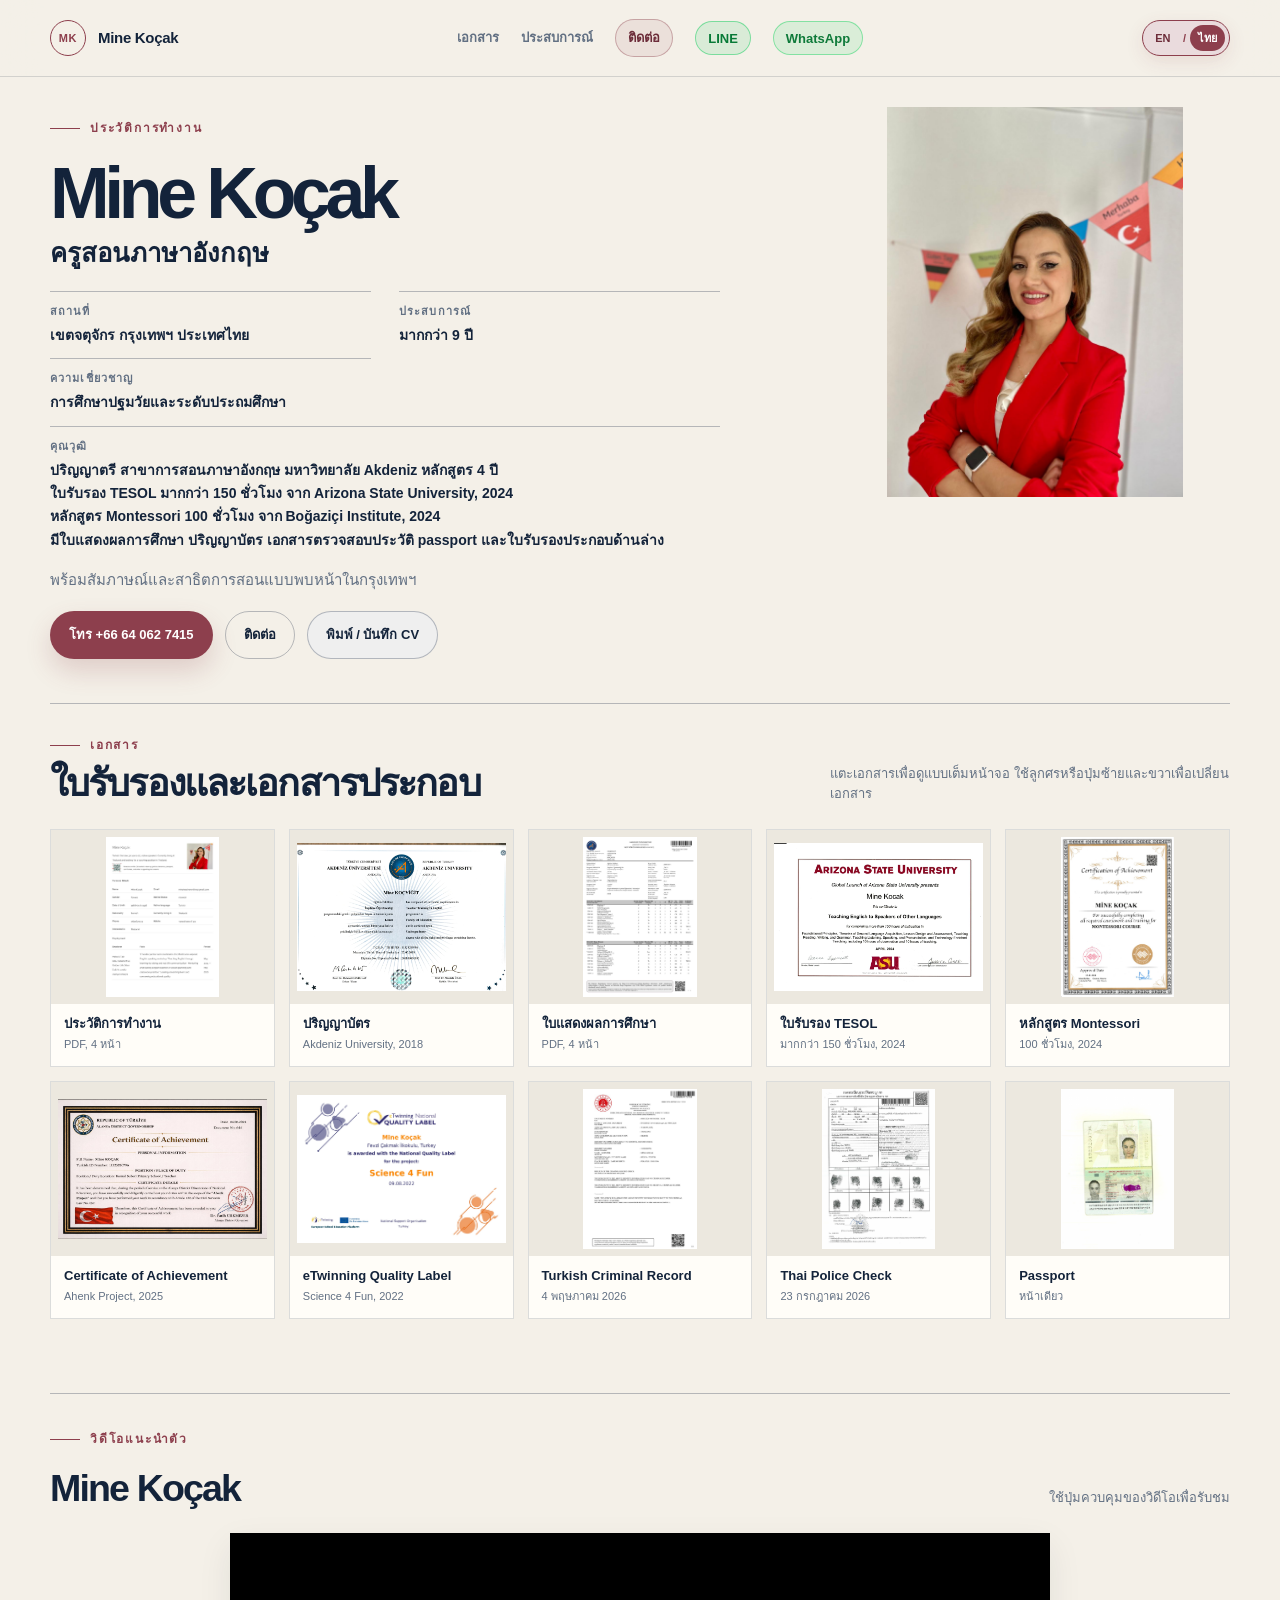
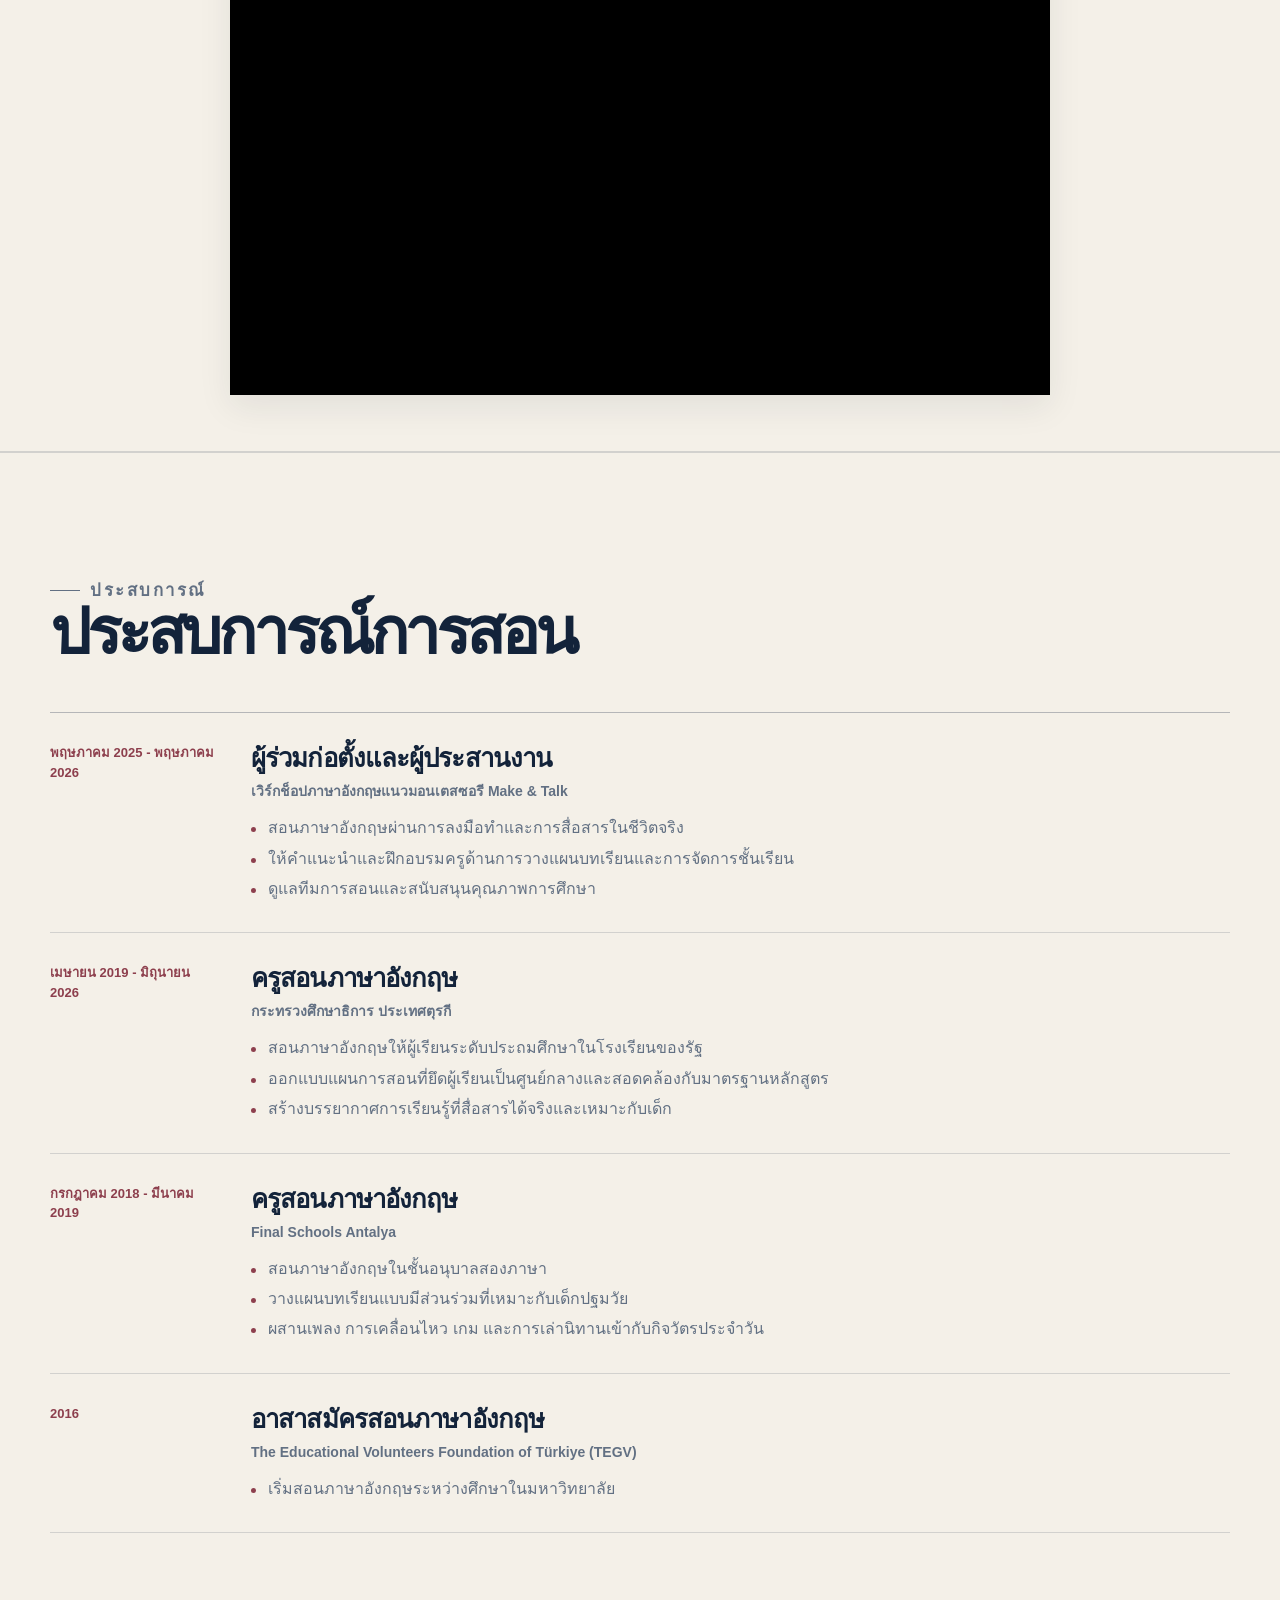
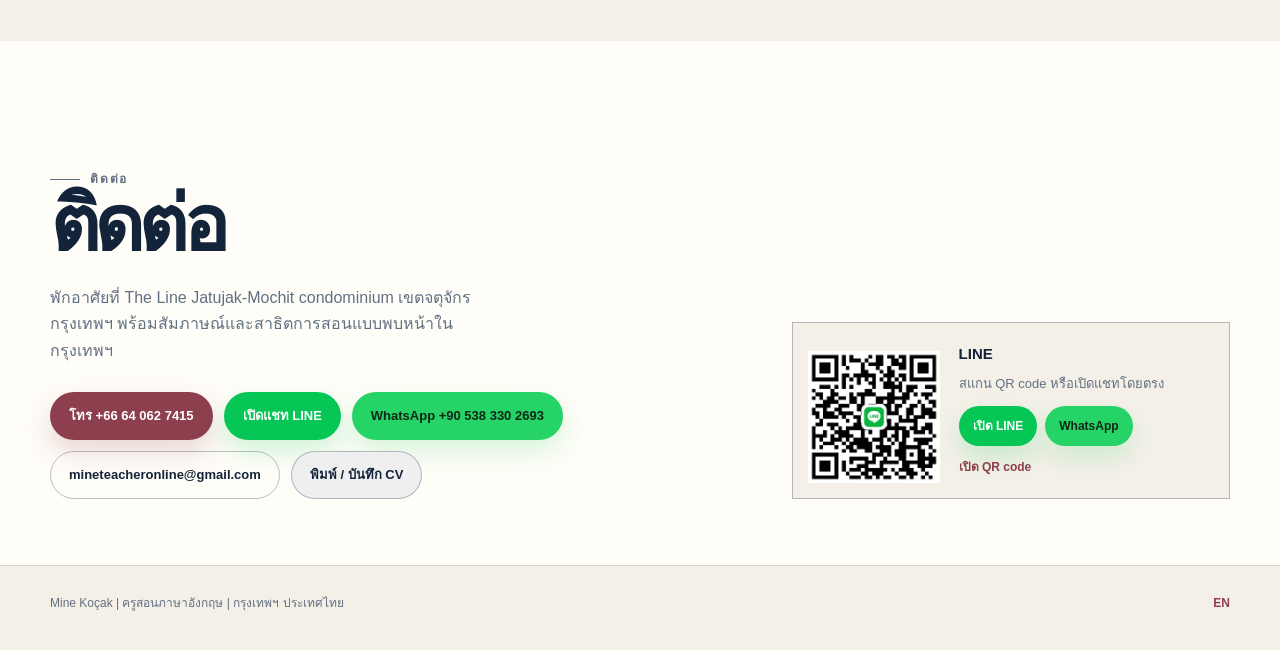
==== commit 51d7280e: "Add direct LINE and WhatsApp contact links" ====
--- a/th/index.html
+++ b/th/index.html
@@ -28,7 +28,7 @@
   </head>
   <body data-lang="th">
     <a class="skip-link" href="#main-content">ข้ามไปยังเนื้อหา</a>
-    <header class="site-header"><div class="header-inner"><a class="brand" href="../" aria-label="หน้าแรกของ Mine Koçak"><span class="brand-mark" aria-hidden="true">MK</span><span>Mine Koçak</span></a><nav class="site-nav" aria-label="เมนูหลัก"><a href="#documents">เอกสาร</a><a href="#experience">ประสบการณ์</a><a href="#contact">ติดต่อ</a></nav><div class="language-switcher" aria-label="เลือกภาษา"><a href="../en/" data-language="en">EN</a><span aria-hidden="true">/</span><a class="active" href="../th/" data-language="th" aria-current="page">ไทย</a></div></div></header>
+    <header class="site-header"><div class="header-inner"><a class="brand" href="../" aria-label="หน้าแรกของ Mine Koçak"><span class="brand-mark" aria-hidden="true">MK</span><span>Mine Koçak</span></a><nav class="site-nav" aria-label="เมนูหลัก"><a href="#documents">เอกสาร</a><a href="#experience">ประสบการณ์</a><a href="#contact">ติดต่อ</a><a class="nav-contact-link nav-contact-line" href="https://line.me/ti/p/~minekocak" target="_blank" rel="noopener">LINE</a><a class="nav-contact-link nav-contact-whatsapp" href="https://wa.me/905383302693" target="_blank" rel="noopener">WhatsApp</a></nav><div class="language-switcher" aria-label="เลือกภาษา"><a href="../en/" data-language="en">EN</a><span aria-hidden="true">/</span><a class="active" href="../th/" data-language="th" aria-current="page">ไทย</a></div></div></header>
 
     <div class="page-shell">
       <main id="main-content">
@@ -53,7 +53,7 @@
 
         <section id="experience" class="experience-section"><div class="container"><div class="section-head"><p class="section-kicker">ประสบการณ์</p><h2>ประสบการณ์การสอน</h2></div><div class="timeline"><article class="timeline-item"><div class="timeline-date">พฤษภาคม 2025 - พฤษภาคม 2026</div><div class="timeline-content"><h3>ผู้ร่วมก่อตั้งและผู้ประสานงาน</h3><p class="organization">เวิร์กช็อปภาษาอังกฤษแนวมอนเตสซอรี Make &amp; Talk</p><ul><li>สอนภาษาอังกฤษผ่านการลงมือทำและการสื่อสารในชีวิตจริง</li><li>ให้คำแนะนำและฝึกอบรมครูด้านการวางแผนบทเรียนและการจัดการชั้นเรียน</li><li>ดูแลทีมการสอนและสนับสนุนคุณภาพการศึกษา</li></ul></div></article><article class="timeline-item"><div class="timeline-date">เมษายน 2019 - มิถุนายน 2026</div><div class="timeline-content"><h3>ครูสอนภาษาอังกฤษ</h3><p class="organization">กระทรวงศึกษาธิการ ประเทศตุรกี</p><ul><li>สอนภาษาอังกฤษให้ผู้เรียนระดับประถมศึกษาในโรงเรียนของรัฐ</li><li>ออกแบบแผนการสอนที่ยึดผู้เรียนเป็นศูนย์กลางและสอดคล้องกับมาตรฐานหลักสูตร</li><li>สร้างบรรยากาศการเรียนรู้ที่สื่อสารได้จริงและเหมาะกับเด็ก</li></ul></div></article><article class="timeline-item"><div class="timeline-date">กรกฎาคม 2018 - มีนาคม 2019</div><div class="timeline-content"><h3>ครูสอนภาษาอังกฤษ</h3><p class="organization">Final Schools Antalya</p><ul><li>สอนภาษาอังกฤษในชั้นอนุบาลสองภาษา</li><li>วางแผนบทเรียนแบบมีส่วนร่วมที่เหมาะกับเด็กปฐมวัย</li><li>ผสานเพลง การเคลื่อนไหว เกม และการเล่านิทานเข้ากับกิจวัตรประจำวัน</li></ul></div></article><article class="timeline-item"><div class="timeline-date">2016</div><div class="timeline-content"><h3>อาสาสมัครสอนภาษาอังกฤษ</h3><p class="organization">The Educational Volunteers Foundation of Türkiye (TEGV)</p><ul><li>เริ่มสอนภาษาอังกฤษระหว่างศึกษาในมหาวิทยาลัย</li></ul></div></article></div></div></section>
 
-        <section id="contact" class="contact-section"><div class="container contact-layout"><div class="contact-copy"><p class="section-kicker">ติดต่อ</p><h2>ติดต่อ</h2><p>พักอาศัยที่ The Line Jatujak-Mochit condominium เขตจตุจักร กรุงเทพฯ พร้อมสัมภาษณ์และสาธิตการสอนแบบพบหน้าในกรุงเทพฯ</p><div class="contact-actions"><a class="button button-accent" href="tel:+66640627415">โทร +66 64 062 7415</a><a class="button button-quiet" href="mailto:mineteacheronline@gmail.com">mineteacheronline@gmail.com</a><button class="button button-quiet" type="button" onclick="window.print()">พิมพ์ / บันทึก CV</button></div></div><div class="line-card"><a href="../assets/line-qr.jpg" target="_blank" rel="noopener" download="mine-kocak-line-qr.jpg"><img src="../assets/line-qr.jpg" width="900" height="900" alt="LINE QR code สำหรับติดต่อ Mine Koçak"></a><div><strong>LINE</strong><p>สแกน QR code เพื่อติดต่อ Mine</p><a href="../assets/line-qr.jpg" target="_blank" rel="noopener" download="mine-kocak-line-qr.jpg">เปิด QR code</a></div></div></div></section>
+        <section id="contact" class="contact-section"><div class="container contact-layout"><div class="contact-copy"><p class="section-kicker">ติดต่อ</p><h2>ติดต่อ</h2><p>พักอาศัยที่ The Line Jatujak-Mochit condominium เขตจตุจักร กรุงเทพฯ พร้อมสัมภาษณ์และสาธิตการสอนแบบพบหน้าในกรุงเทพฯ</p><div class="contact-actions"><a class="button button-accent" href="tel:+66640627415">โทร +66 64 062 7415</a><a class="button button-line" href="https://line.me/ti/p/~minekocak" target="_blank" rel="noopener">เปิดแชท LINE</a><a class="button button-whatsapp" href="https://wa.me/905383302693" target="_blank" rel="noopener">WhatsApp +90 538 330 2693</a><a class="button button-quiet" href="mailto:mineteacheronline@gmail.com">mineteacheronline@gmail.com</a><button class="button button-quiet" type="button" onclick="window.print()">พิมพ์ / บันทึก CV</button></div></div><div class="line-card"><a class="line-qr-link" href="../assets/line-qr.jpg" target="_blank" rel="noopener" download="mine-kocak-line-qr.jpg"><img src="../assets/line-qr.jpg" width="900" height="900" alt="LINE QR code สำหรับติดต่อ Mine Koçak"></a><div><strong>LINE</strong><p>สแกน QR code หรือเปิดแชทโดยตรง</p><div class="contact-channels"><a class="button button-small button-line" href="https://line.me/ti/p/~minekocak" target="_blank" rel="noopener">เปิด LINE</a><a class="button button-small button-whatsapp" href="https://wa.me/905383302693" target="_blank" rel="noopener">WhatsApp</a></div><a class="line-qr-text-link" href="../assets/line-qr.jpg" target="_blank" rel="noopener" download="mine-kocak-line-qr.jpg">เปิด QR code</a></div></div></div></section>
       </main>
       <footer class="site-footer"><div class="container footer-inner"><span>Mine Koçak | ครูสอนภาษาอังกฤษ | กรุงเทพฯ ประเทศไทย</span><span><a href="../en/" data-language="en">EN</a></span></div></footer>
     </div>
--- a/styles.css
+++ b/styles.css
@@ -149,6 +149,38 @@
 .language-switcher a:hover, .language-switcher a:focus-visible,
 .text-link:hover, .text-link:focus-visible { color: var(--accent); }
 
+.site-nav .nav-contact-link {
+  display: inline-flex;
+  align-items: center;
+  justify-content: center;
+  min-height: 34px;
+  padding: 7px 12px;
+  border: 1px solid var(--line-strong);
+  border-radius: 999px;
+  color: var(--ink);
+  line-height: 1;
+}
+
+.site-nav .nav-contact-line {
+  border-color: rgba(6, 199, 85, 0.45);
+  background: rgba(6, 199, 85, 0.11);
+  color: #087a37;
+}
+
+.site-nav .nav-contact-whatsapp {
+  border-color: rgba(37, 211, 102, 0.48);
+  background: rgba(37, 211, 102, 0.12);
+  color: #0f7a3a;
+}
+
+.site-nav a[href="#contact"] {
+  padding: 7px 12px;
+  border: 1px solid rgba(141, 63, 77, 0.38);
+  border-radius: 999px;
+  background: rgba(141, 63, 77, 0.09);
+  color: var(--accent-deep);
+}
+
 .language-switcher {
   display: inline-flex;
   align-items: center;
@@ -313,6 +345,10 @@
 .button:active { transform: scale(0.97); }
 .button-accent { background: var(--accent); color: #fff; box-shadow: 0 12px 26px rgba(141, 63, 77, 0.2); }
 .button-accent:hover, .button-accent:focus-visible { background: var(--accent-deep); }
+.button-line { background: #06c755; color: #fff; box-shadow: 0 12px 26px rgba(6, 199, 85, 0.18); }
+.button-line:hover, .button-line:focus-visible { background: #05a949; color: #fff; }
+.button-whatsapp { background: #25d366; color: #102817; box-shadow: 0 12px 26px rgba(37, 211, 102, 0.18); }
+.button-whatsapp:hover, .button-whatsapp:focus-visible { background: #1fbd5a; color: #07150b; }
 .button-quiet { border-color: var(--line-strong); color: var(--ink); }
 .button-quiet:hover, .button-quiet:focus-visible { border-color: var(--accent); color: var(--accent); }
 .button-small { min-height: 40px; padding: 9px 13px; font-size: 12px; }
@@ -479,6 +515,10 @@
 .line-card strong { display: block; font-size: 15px; }
 .line-card p { margin: 7px 0 0; color: var(--muted); font-size: 13px; line-height: 1.5; }
 .line-card a { display: inline-block; margin-top: 13px; color: var(--accent); font-size: 12px; font-weight: 800; text-decoration: none; }
+.contact-channels { display: flex; flex-wrap: wrap; gap: 8px; margin-top: 13px; }
+.line-card .button { display: inline-flex; width: auto; margin-top: 0; color: #fff; text-decoration: none; }
+.line-card .button-whatsapp { color: #102817; }
+.line-card .line-qr-text-link { margin-top: 12px; }
 
 .site-footer { padding: 28px 0 36px; border-top: 1px solid var(--line); color: var(--muted); font-size: 12px; }
 .footer-inner { display: flex; justify-content: space-between; gap: 20px; }
@@ -519,10 +559,11 @@
 @media (max-width: 700px) {
   .header-inner { display: grid; grid-template-columns: minmax(0, 1fr) auto; width: min(100% - 28px, 1180px); min-height: 68px; gap: 12px; padding: 12px 0; }
   .brand { min-width: 0; }
-  .site-nav { grid-column: 1 / -1; display: grid; grid-template-columns: repeat(2, minmax(0, 1fr)); width: min(330px, 100%); gap: 8px; padding-top: 10px; border-top: 1px solid var(--line); font-size: 12px; }
-  .site-nav a { text-align: center; }
-  .site-nav a[href="#contact"] { display: none; }
-  .language-switcher { position: fixed; top: 13px; right: auto; left: min(286px, calc(100vw - 104px)); z-index: 12; }
+  .brand span:last-child { min-width: 0; overflow: hidden; text-overflow: ellipsis; }
+  .site-nav { grid-column: 1 / -1; grid-row: 2; display: grid; grid-template-columns: repeat(3, minmax(0, 1fr)); width: 100%; gap: 8px; padding-top: 10px; border-top: 1px solid var(--line); font-size: 11px; }
+  .site-nav a { min-width: 0; padding: 7px 8px; border: 1px solid var(--line); border-radius: 999px; text-align: center; white-space: nowrap; overflow: hidden; text-overflow: ellipsis; }
+  .site-nav .nav-contact-link { min-height: 32px; padding: 7px 8px; }
+  .language-switcher { position: static; grid-column: 2; grid-row: 1; justify-self: end; z-index: 12; }
   .hero { padding: 54px 0 70px; }
   .hero h1 { font-size: clamp(3.4rem, 16vw, 5.5rem); }
   .hero-grid { gap: 54px; }
@@ -538,6 +579,8 @@
   .language-row span { text-align: left; }
   .line-card { grid-template-columns: 110px 1fr; }
   .line-card img { width: 110px; height: 110px; }
+  .contact-channels { flex-direction: column; align-items: stretch; }
+  .line-card .button { width: 100%; }
   .footer-inner { flex-direction: column; }
 }
 
@@ -599,7 +642,7 @@
 }
 
 .cv-hero::before { display: none; }
-.hero-top { display: grid; grid-template-columns: minmax(0, 1fr) minmax(240px, 300px); gap: clamp(38px, 7vw, 92px); align-items: start; }
+.hero-top { display: grid; grid-template-columns: minmax(0, 1fr) 390px; gap: clamp(42px, 7vw, 84px); align-items: start; }
 .cv-hero .hero-copy { padding-top: 4px; }
 .cv-hero h1 { max-width: none; font-size: clamp(2.9rem, 5.6vw, 4.8rem); line-height: 0.98; }
 .cv-hero .hero-role { margin: 10px 0 0; color: var(--ink); font-family: var(--sans); font-size: clamp(1.25rem, 2vw, 1.7rem); font-style: normal; font-weight: 700; }
@@ -612,11 +655,11 @@
 .hero-facts dd span + span { margin-top: 3px; }
 .hero-availability { max-width: 580px; margin: 18px 0 0; color: var(--muted); font-size: 15px; }
 .cv-hero .hero-actions { margin-top: 18px; }
-.cv-hero .hero-visual { padding-top: 10px; }
-.cv-hero .portrait-wrap { width: min(100%, 300px); }
+.cv-hero .hero-visual { display: flex; justify-content: flex-end; padding-top: 0; }
+.cv-hero .portrait-wrap { width: min(100%, 390px); margin-left: 0; }
 .cv-hero .portrait-wrap::before { display: none; }
 .cv-hero .portrait-frame { padding: 0; border-radius: 0; background: transparent; box-shadow: none; }
-.cv-hero .portrait-frame img { width: 100%; max-height: 430px; border-radius: 18px; object-fit: contain; object-position: center; background: transparent; }
+.cv-hero .portrait-frame img { width: 100%; height: auto; max-height: 520px; border-radius: 22px; object-fit: contain; object-position: center; background: transparent; }
 .cv-hero .portrait-caption { grid-template-columns: 1fr; margin-top: 14px; }
 .cv-hero .portrait-caption span:last-child { display: none; }
 
